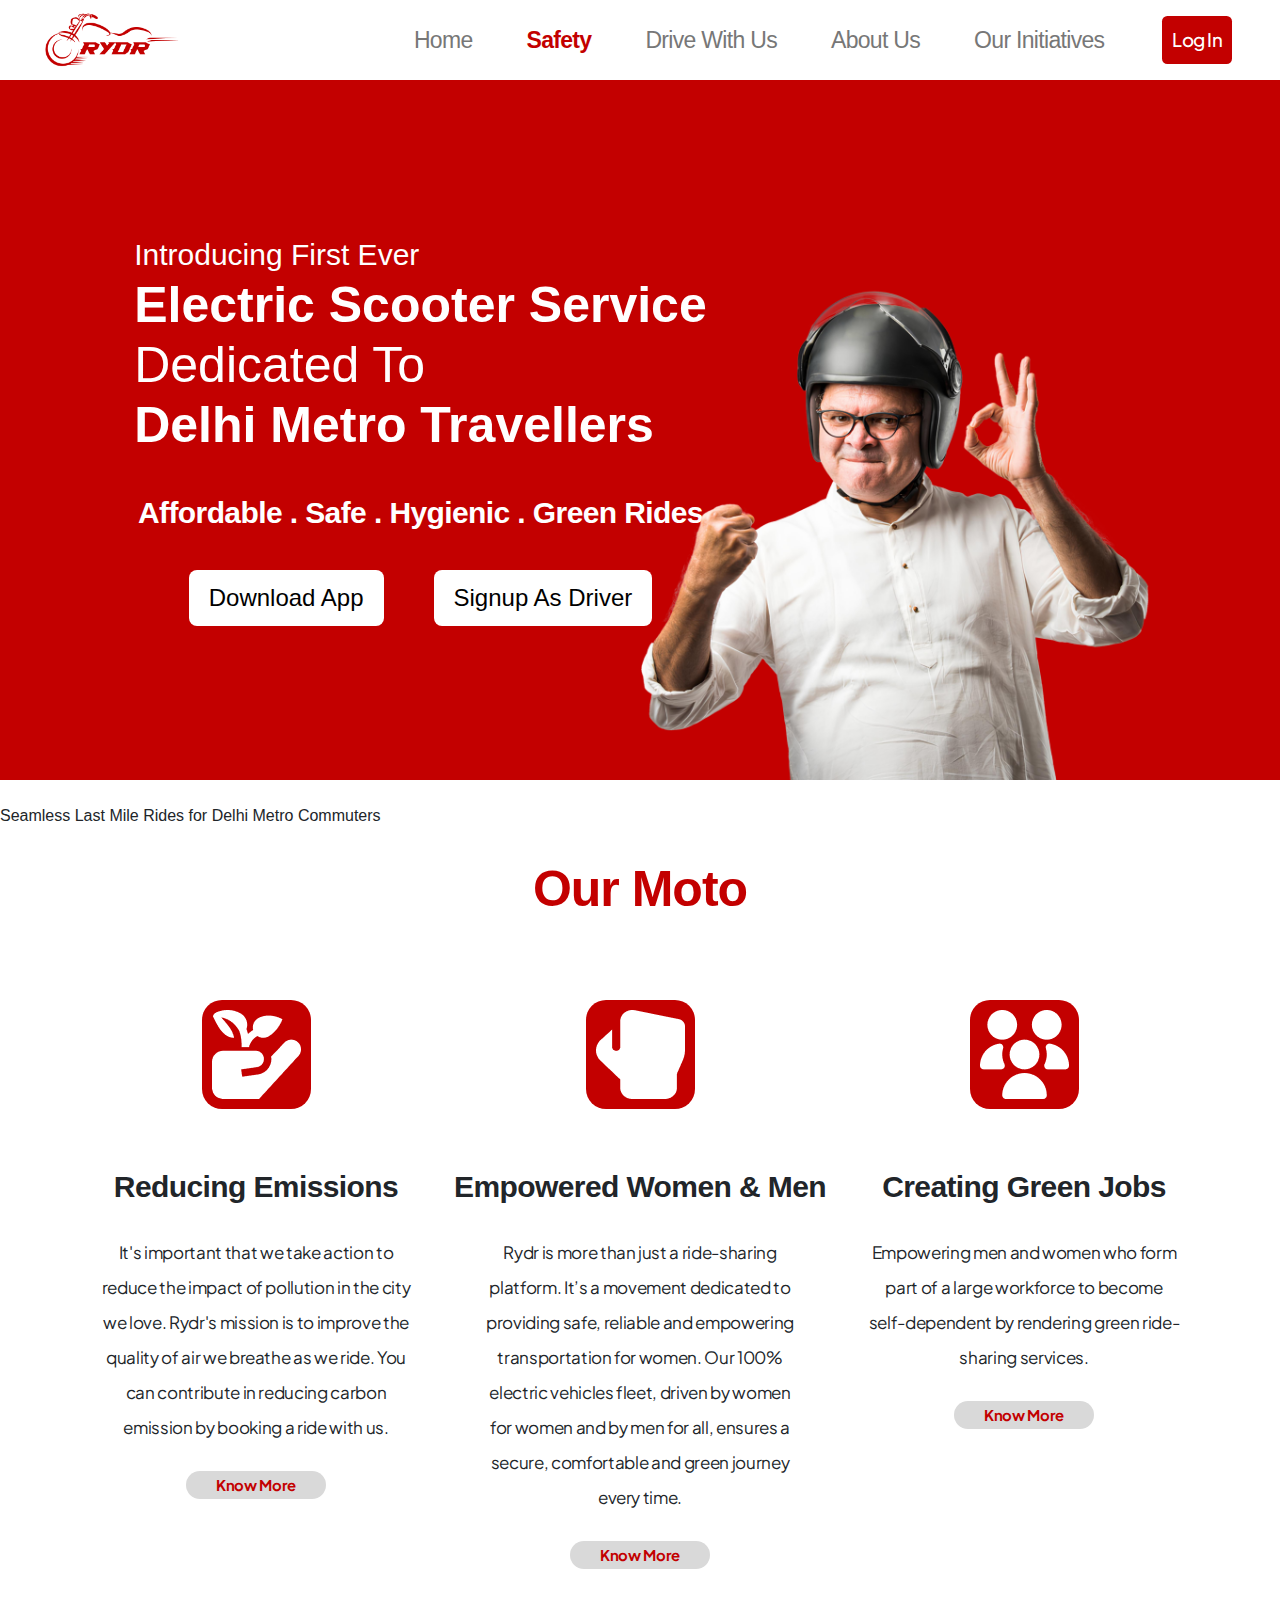
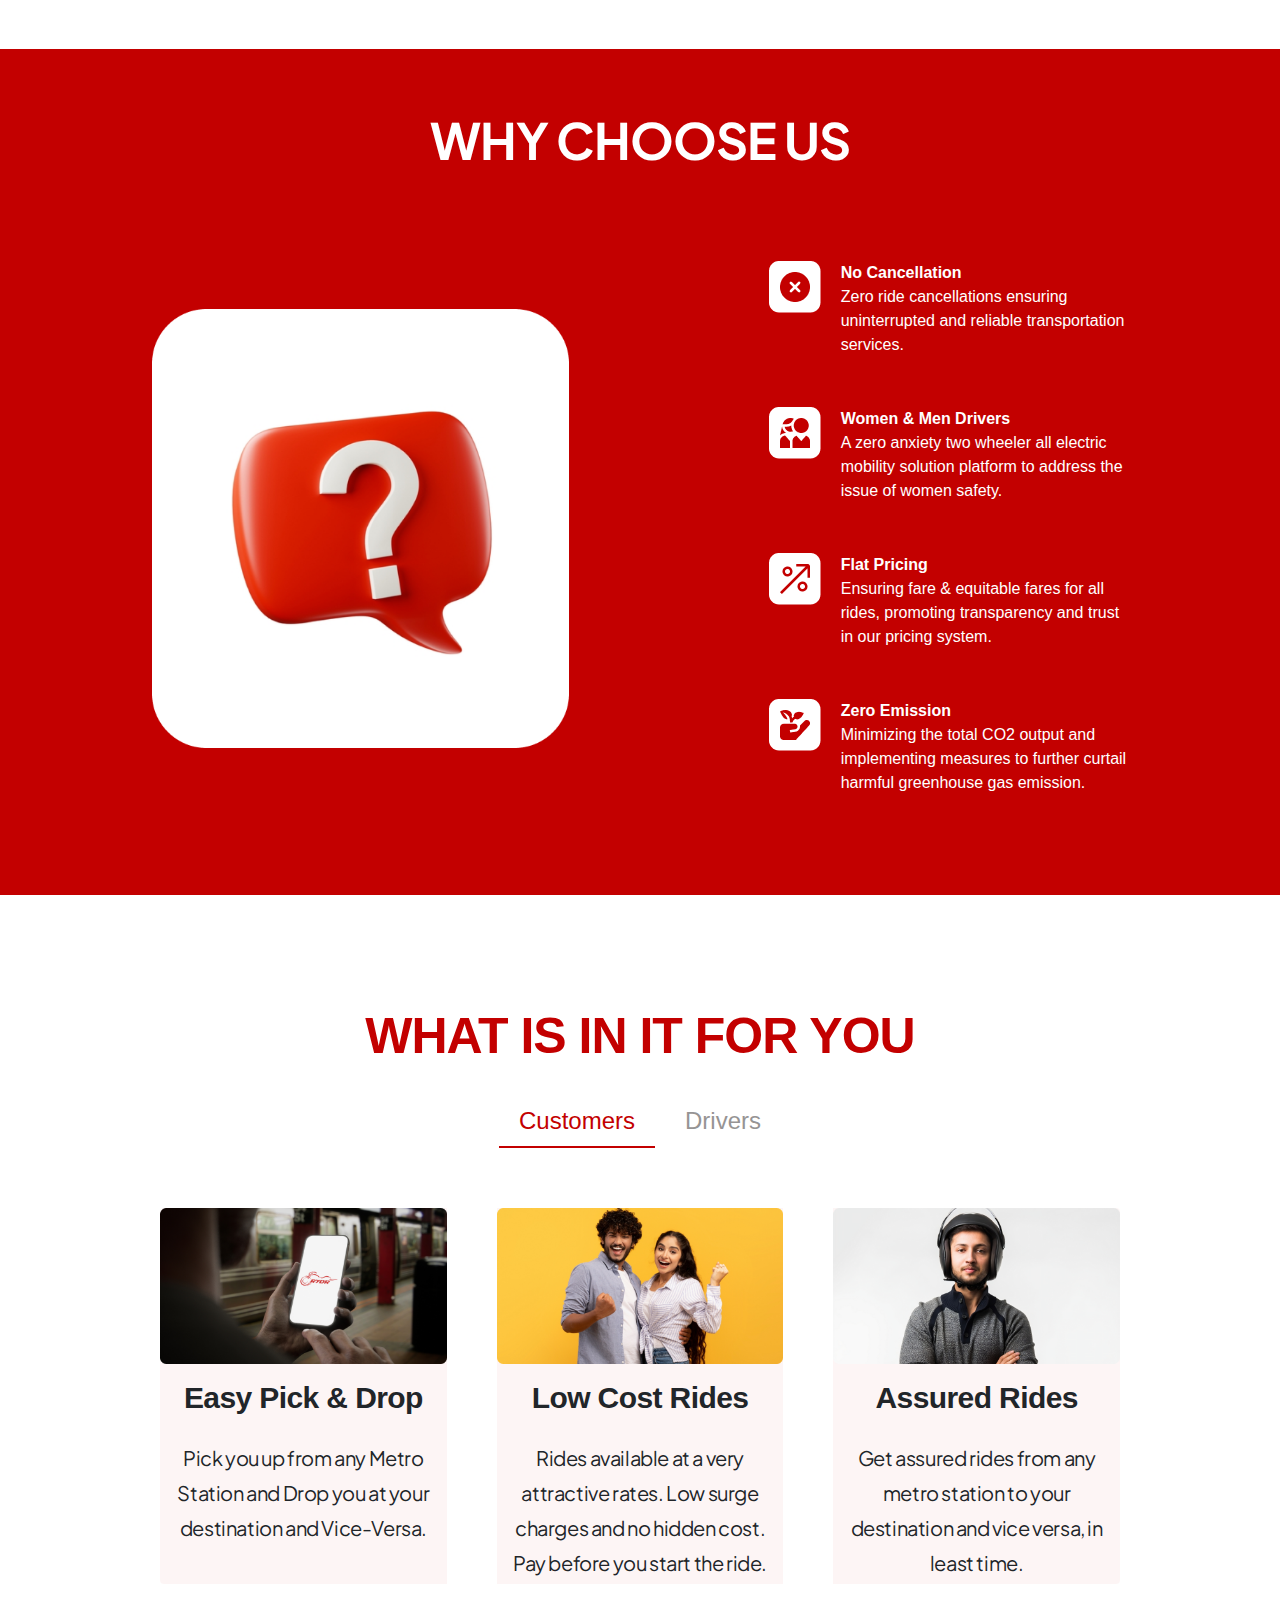
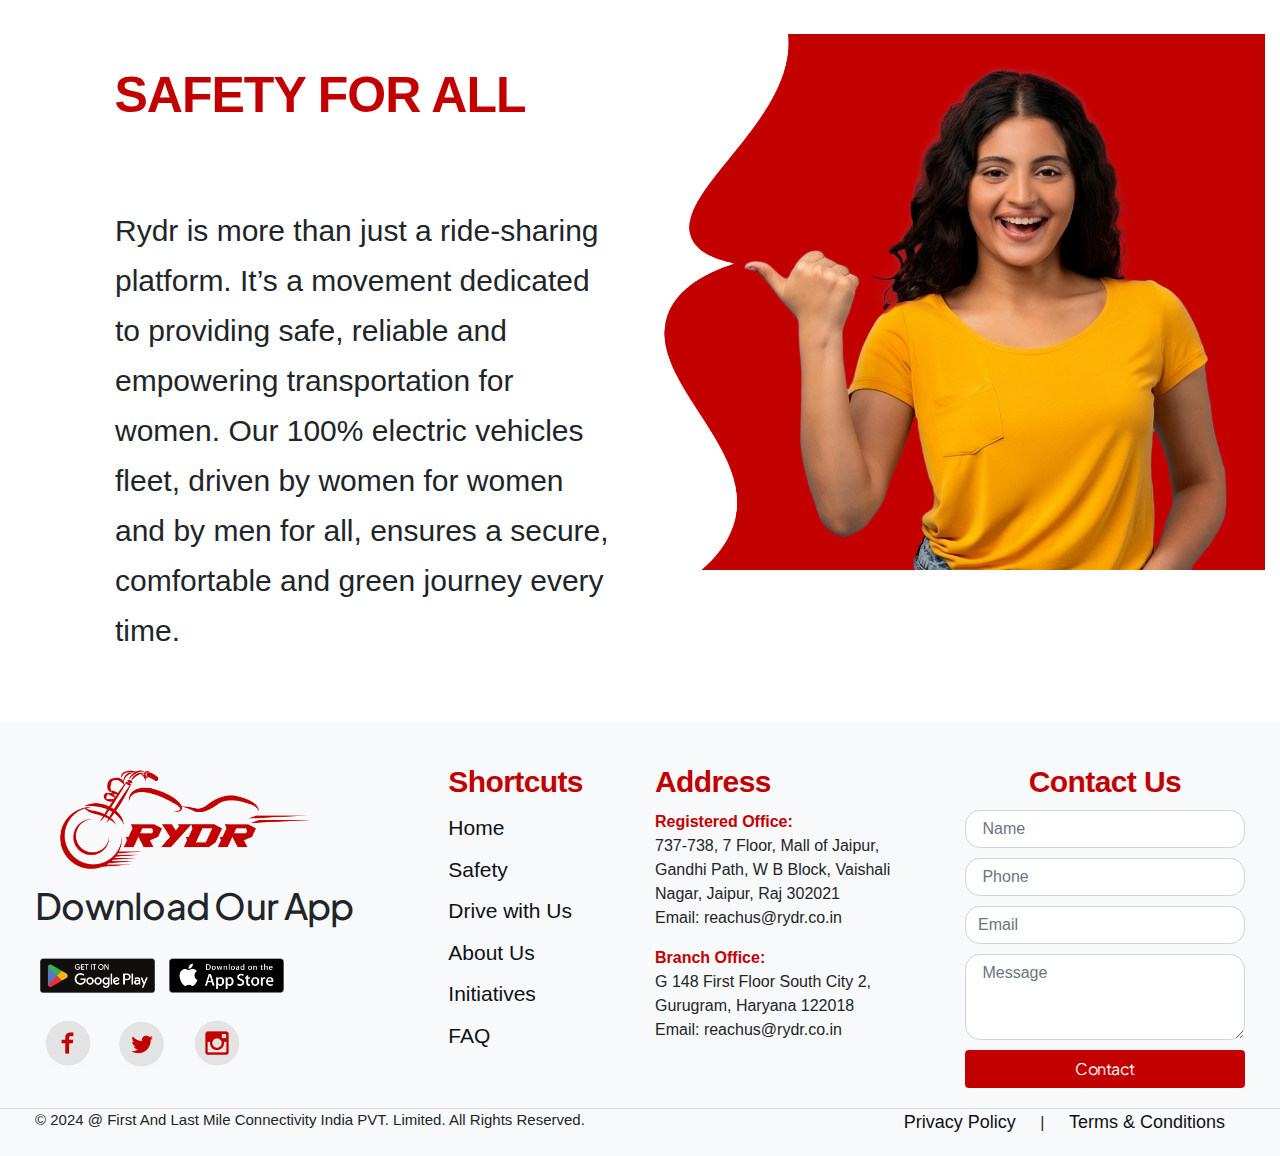
==== index.html @ 4035353c "head and height" ====
<!DOCTYPE html>
<html>

<head>
    <meta charset="utf-8" />
    <meta name="viewport" content="initial-scale=1, width=device-width" />

    <!-- <link rel="stylesheet" href="./global.css" /> -->


    <link rel="stylesheet"
        href="https://fonts.googleapis.com/css2?family=Plus Jakarta Sans:wght@400;500;600;700;800&display=swap" />
    <link rel="stylesheet" href="Styles/header.css">
    <link rel="stylesheet" href="Styles/classy-nav.css">

    <link rel="stylesheet" href="Styles/style.css">
    <link rel="stylesheet" href="assets/css/bootstrap.min.css">

    <!-- RESPONSIVE CSS  -->

    <link rel="stylesheet" href="Styles/Responsive/XL.css">
    <link rel="stylesheet" href="Styles/Responsive/L.css">
    <link rel="stylesheet" href="Styles/Responsive/M.css">
    <link rel="stylesheet" href="Styles/Responsive/S.css">

    <script src="JS/jquery.min.js"></script>
</head>

<style>
    /* @media (max-width: 970px) {
        .home-parent {
            gap: 10px;
            flex-direction: column !important;
            align-items: baseline;
            padding: 20px;
        }
    } */
</style>

<body>
    <!-- <div id="preloader">
        <div class="wrapper">
            <div class="cssload-loader"></div>
        </div>
    </div> -->

    <div>
        <section>

            <!-- <div class="">
                <div class="nav-bar-top ">

                    <div class="logo-section">
                        <a href="index.html"> <img class="rider-logo-1-icon" alt="" src="Images/new-logo.png" /></a>
                    </div>



                    <div>
                        <button id="menu-button" class="menu-icon" alt="" title="Burger Menu">☰</button>
                    </div>


                    <div id="nav-links" class="group-parent2">
                        <div class="home-parent navigation">
                            <a href="">Home</a>
                            <a href="">Safety</a>
                            <a href="">Drive With Us</a>
                            <a href="">About us</a>
                            <a href="">Our Initiatives</a>
                        </div>
                        <div>|</div>
                        <div class="log-in">Log In</div>
                    </div>

                </div>
            </div> -->

            <header class="header-area">
                <div class="main-header-area">
                    <div class="classy-nav-container breakpoint-off">
                        <nav class="classy-navbar justify-content-between" id="uzaNav">
                            <a class="nav-brand" href="index.html"><img src="Images/new-logo.png" alt="Ryder Logo"></a>
                            <div class="classy-navbar-toggler">
                                <span class="navbarToggler"><span></span><span></span><span></span></span>
                            </div>

                            <div class="classy-menu">

                                <div class="classycloseIcon">
                                    <div class="cross-wrap"><span class="top"></span><span class="bottom"></span></div>
                                </div>

                                <div class="classynav">
                                    <div>
                                        <ul id="nav" class="home-parent">
                                            <li class=" text-decoration-none nav-items"><a href="./index.html">Home</a>
                                            </li>
                                            <li class="current-item text-decoration-none nav-items"><a
                                                    href="safety.html">Safety</a>
                                            </li>
                                            <li class="text-decoration-none nav-items"><a
                                                    href="drive_with_us.html">Drive
                                                    with us</a></li>
                                            <li class="text-decoration-none nav-items"><a href="about_us.html">About
                                                    Us</a></li>
                                            <li class="text-decoration-none nav-items"><a href="initiatives.html">Our
                                                    Initiatives</a></li>
                                        </ul>
                                    </div>

                                    <!-- <div>|</div> -->

                                    <div class="login-register-btn mx-3" data-toggle="modal"
                                        data-target="#customer-login">
                                        <a href="login.html">
                                            <div class="log-in">Log In</div>
                                        </a>
                                    </div>
                                </div>
                            </div>
                        </nav>
                    </div>
                </div>
            </header>



            <main>
                <div class="home-section topSection" id="topSection">
                    <div class=" home-text">
                        <div class="side-text">
                            <span class="line-1">Introducing First Ever</span><br>
                            <span class="line-2">Electric Scooter Service</span><br>
                            <span class="line-3">Dedicated To</span><br>
                            <span class="line-4">Delhi Metro Travellers</span>
                        </div>
                        <div class="home-points">
                            Affordable . Safe . Hygienic . Green Rides
                        </div>
                        <div class="rydr-btn">
                            <div class="btn-1 ">
                                <a href=""> <button class="btn-sec ">Download App</button></a>
                            </div>
                            <div class="btn-2 ">
                                <a href=""> <button class="btn-sec ">Signup As Driver</button></a>
                            </div>
                        </div>
                    </div>
                    <div class="title-img">
                        <img src="Images/Title-img.png" alt="">
                    </div>
                </div>

                <div id="rydr-brand">RYDR</div>
                <div id="slogan" class="slogan">Seamless Last Mile Rides for Delhi Metro Commuters</div>


                <section class="d-flex justify-content-center align-items-center nextSection" id="nextSection1">
                    <div class=" moto-section d-flex justify-content-center align-items-center flex-column ">

                        <div>
                            <h1 class="sub-heading">Our Moto</h1>
                        </div>

                        <div class="motos ">
                            <div class="  moto-part">
                                <div class=""><img class="moto-img" src="Images/Reducing.png" alt=""></div>
                                <div class="mt-5 moto-head">
                                    <h2 class="under-sub-heading">Reducing Emissions</h2>
                                </div>
                                <div class="moto-content">
                                    <p>It's important that we take action to reduce the impact of pollution in the city
                                        we
                                        love. Rydr's mission is to improve the quality of air we breathe as we ride. You
                                        can
                                        contribute in reducing carbon emission by booking a ride with us.</p>
                                </div>
                                <div>
                                    <button class="know-more">Know More</button>
                                </div>
                            </div>

                            <div class=" moto-part">
                                <div><img class="moto-img" src="Images/empowered.png" alt=""></div>
                                <div class="mt-5 moto-head">
                                    <h2 class="under-sub-heading">Empowered Women & Men</h2>
                                </div>
                                <div class="moto-content">
                                    <p>Rydr is more than just a ride-sharing platform. It’s a movement dedicated to
                                        providing safe, reliable and empowering transportation for women. Our 100%
                                        electric
                                        vehicles fleet, driven by women for women and by men for all, ensures a secure,
                                        comfortable and green journey every time.</p>
                                </div>
                                <div>
                                    <button class="know-more">Know More</button>
                                </div>
                            </div>

                            <div class=" moto-part">
                                <div><img class="moto-img" src="Images/creating.png" alt=""></div>
                                <div class="mt-5 moto-head">
                                    <h2 class="under-sub-heading">Creating Green Jobs</h2>
                                </div>
                                <div class="moto-content">
                                    <p>Empowering men and women who form part of a large workforce to become
                                        self-dependent
                                        by rendering green ride-sharing services.</p>
                                </div>
                                <div>
                                    <button class="know-more">Know More</button>
                                </div>
                            </div>
                        </div>

                    </div>
                </section>

                <!-- <section class="card-deck-section">
                    <div class="card-deck">
                        <div class="card d-flex justify-content-center align-items-center">
                            <div><img class="moto-img" src="Images/creating.png" alt=""></div>
                            <div class="card-body  d-flex justify-content-center align-items-center flex-column ">
                                <h2 class="under-sub-heading">Reducing Emissions</h2>
                                <p class="card-text text-center">This is a longer card with supporting text below as a
                                    natural
                                    lead-in to additional content. This content is a little bit longer.</p>
                                <div>
                                    <button class="know-more">Know More</button>
                                </div>
                            </div>
                        </div>
                        <div class="card d-flex justify-content-center align-items-center">
                            <div><img class="moto-img" src="Images/creating.png" alt=""></div>
                            <div class="card-body  d-flex justify-content-center align-items-center flex-column">
                                <h2 class="under-sub-heading">Empowered Women & Men</h2>
                                <p class="card-text text-center">
                                    Rydr is more than just a ride-sharing platform. It’s a movement dedicated to
                                    providing safe, reliable and empowering transportation for women. Our 100%
                                    electric
                                    vehicles fleet, driven by women for women and by men for all, ensures a secure,
                                    comfortable and green journey every time
                                </p>
                                <div>
                                    <button class="know-more">Know More</button>
                                </div>
                            </div>
                        </div>
                        <div class="card  d-flex justify-content-center align-items-center">
                            <div><img class="moto-img" src="Images/creating.png" alt=""></div>
                            <div class="card-body  d-flex justify-content-center align-items-center flex-column">
                                <h2 class="under-sub-heading">Creating Green Jobs</h2>

                                <p class="text-center">Empowering men and women who form part of a large workforce to
                                    become
                                    self-dependent
                                    by rendering green ride-sharing services.</p>
                                <div>
                                    <button class="know-more">Know More</button>
                                </div>
                            </div>
                        </div>
                    </div>
                </section> -->

                <section class="why-choose-section section-margin">

                    <div>
                        <h2 class="why-choose-heading">WHY CHOOSE US</h2>
                    </div>

                    <div class=" why-choose-content">
                        <div class="">
                            <img class="why-img " src="Images/why-choose.png" alt="">
                        </div>

                        <div class=" why-choose-div">
                            <div class="points">
                                <div>
                                    <img src="Images/no-cancellation.png" alt="">
                                </div>
                                <div class=" points-desc">
                                    <p><strong>No Cancellation</strong></p>
                                    <p>Zero ride cancellations ensuring uninterrupted and reliable transportation
                                        services.
                                    </p>
                                </div>
                            </div>

                            <div class="points">
                                <div>
                                    <img src="Images/women.png" alt="">
                                </div>
                                <div class="points-desc">
                                    <p><strong>Women & Men Drivers </strong></p>
                                    <p>A zero anxiety two wheeler all electric mobility solution platform to address
                                        the issue of women safety.
                                    </p>
                                </div>
                            </div>

                            <div class="points">
                                <div>
                                    <img src="Images/flat.png" alt="">
                                </div>
                                <div class=" points-desc">
                                    <p><strong>Flat Pricing </strong></p>
                                    <p>Ensuring fare & equitable fares for all rides, promoting transparency and trust
                                        in our pricing system.
                                </div>
                            </div>

                            <div class="points">
                                <div>
                                    <img src="Images/zero.png" alt="">
                                </div>
                                <div class=" points-desc">
                                    <p><strong>Zero Emission</strong></p>
                                    <p>Minimizing the total CO2 output and implementing measures to further curtail
                                        harmful greenhouse gas emission.
                                </div>
                            </div>

                        </div>
                    </div>

                </section>

                <section class="">
                    <div class=" section-margin d-flex justify-content-center align-items-center flex-column">

                        <h2 class="sub-heading whats">WHAT IS IN IT FOR YOU</h2>

                        <div class="d-flex justify-content-center align-item-center selection">
                            <div id="customers-button" class="selection">
                                <h4>Customers</h4>
                            </div>
                            <div id="drivers-button" class="selection">
                                <h4>Drivers</h4>
                            </div>
                        </div>
                        <div class="selection-part">
                            <div id="cust-part" class="cust-part w-75">
                                <div class="card-group">

                                    <div class="card d-flex justify-content-center align-items-center flex-column">
                                        <img class="card-img-top" src="Images/Easy-pick.png" alt="Card image cap">
                                        <div
                                            class="card-body d-flex justify-content-start align-items-center flex-column">
                                            <h5 class="card-title">Easy Pick & Drop</h5>
                                            <p class="card-text">Pick you up from any Metro Station and Drop you at your
                                                destination and Vice-Versa.</p>
                                        </div>
                                    </div>
                                    <div class="card d-flex justify-content-center align-items-center flex-column">
                                        <img class="card-img-top" src="Images/low-cost.png" alt="Card image cap">
                                        <div
                                            class="card-body d-flex justify-content-start align-items-center flex-column">
                                            <h5 class="card-title">Low Cost Rides</h5>
                                            <p class="card-text">Rides available at a very attractive rates. Low surge
                                                charges and no hidden cost. Pay before you start the ride.</p>
                                        </div>
                                    </div>
                                    <div class="card d-flex justify-content-center align-items-center flex-column">
                                        <img class="card-img-top" src="Images/assured.png" alt="Card image cap">
                                        <div
                                            class="card-body d-flex justify-content-start align-items-center flex-column">
                                            <h5 class="card-title">Assured Rides</h5>
                                            <p class="card-text">Get assured rides from any metro station to your
                                                destination and vice versa, in least time.</p>
                                        </div>
                                    </div>
                                </div>
                            </div>

                            <div id="driver-part" class="driver-part w-75">
                                <div class="card-group">
                                    <div class="card d-flex justify-content-center align-items-center flex-column">
                                        <img class="card-img-top" src="Images/Easy-pick.png" alt="Card image cap">
                                        <div class="card-body d-flex justify-content-start  flex-column">
                                            <h5 class="card-title">Easy Pick & Drop</h5>
                                            <p class="card-text">Pick you up from any Metro Station and Drop you at your
                                                destination and Vice-Versa.</p>
                                        </div>
                                    </div>
                                    <div class="card d-flex justify-content-center align-items-center flex-column">
                                        <img class="card-img-top" src="Images/low-cost.png" alt="Card image cap">
                                        <div class="card-body d-flex justify-content-start flex-column">
                                            <h5 class="card-title">Low Cost Rides</h5>
                                            <p class="card-text">Rides available at a very attractive rates. Low surge
                                                charges and no hidden cost. Pay before you start the ride.</p>
                                        </div>
                                    </div>
                                    <div class="card d-flex justify-content-center align-items-center flex-column">
                                        <img class="card-img-top" src="Images/assured.png" alt="Card image cap">
                                        <div class="card-body d-flex justify-content-start  flex-column">
                                            <h5 class="card-title">Assured Rides</h5>
                                            <p class="card-text">Get assured rides from any metro station to your
                                                destination and vice versa, in least time.</p>
                                        </div>
                                    </div>
                                    <div class="card d-flex justify-content-center align-items-center flex-column">
                                        <img class="card-img-top" src="Images/assured.png" alt="Card image cap">
                                        <div class="card-body d-flex justify-content-start  flex-column">
                                            <h5 class="card-title">Safe rides</h5>
                                            <p class="card-text">Experience safe and secure rides with our verified
                                                drivers and safety measures in
                                                place.</p>
                                        </div>
                                    </div>
                                </div>
                            </div>
                        </div>
                    </div>
                </section>

                <section>

                    <div class="safety-section ">
                        <div class="safety-content  col-lg-6 col-md-6 ">

                            <h2 class="sub-heading">SAFETY FOR ALL</h2>

                            <p class="safety-text">Rydr is more than just a ride-sharing platform. It’s a movement
                                dedicated to providing
                                safe,
                                reliable and empowering transportation for women. Our 100% electric vehicles fleet,
                                driven
                                by women for women and by men for all, ensures a secure, comfortable and green journey
                                every
                                time.</p>

                        </div>


                        <div class="safety-img col-lg-6 col-md-6 ">
                            <img src="Images/Safety.png" alt="">
                        </div>



                    </div>
                </section>




            </main>
        </section>

        <footer class="footer">
            <div class="">
                <div class="row footer-section">

                    <div class="col-lg-4 col-md-4 col-6">
                        <div class="footer-logo">
                            <img src="Images/new-logo.png" alt="Logo">
                        </div>
                        <div class="download-app">
                            <p>Download Our App</p>
                            <div class="app-links">
                                <a href="playstore-link"><img src="Images/Google_Play_Store_badge_EN.svg.png"
                                        alt="Play Store"></a>
                                <a href="applestore-link"><img src="Images/App_Store_Badge.svg (2).png"
                                        alt="Apple Store"></a>
                            </div>
                        </div>
                        <div class="social-links mt-3">
                            <a href="facebook-link"><img src="Images/Facebook.png" alt=""></a>
                            <a href="twitter-link"><img src="Images/Twitter.png" alt=""></a>
                            <a href="instagram-link"><img src="Images/Instagram.png" alt=""></a>
                        </div>
                    </div>


                    <div class="col-lg-2 col-md-2 col-6">
                        <h5 class="footer-heading">Shortcuts</h5>
                        <ul class="list-unstyled">
                            <li><a class="direct-links" href="index.html">Home</a></li>
                            <li><a class="direct-links" href="safety.html">Safety</a></li>
                            <li><a class="direct-links" href="drive_with_us.html">Drive with Us</a></li>

                            <li><a class="direct-links" href="about_us.html">About Us</a></li>
                            <li><a class="direct-links" href="initiatives.html">Initiatives</a></li>
                            <li><a class="direct-links" href="faq.html">FAQ</a></li>
                        </ul>
                    </div>

                    <div class="col-lg-3 col-md-3 add-sec col-6">
                        <h5 class="footer-heading">Address</h5>

                        <div class="add-div">
                            <p><strong class="add">Registered Office:</strong><br>
                                737-738, 7 Floor, Mall of Jaipur, Gandhi Path, W B Block, Vaishali Nagar,
                                Jaipur, Raj 302021
                                <br>
                                Email: reachus@rydr.co.in<br>
                            </p>
                            <p><strong class="add">Branch Office:</strong><br>
                                G 148 First Floor South City 2, Gurugram, Haryana 122018 <br>
                                Email: reachus@rydr.co.in</p>
                        </div>

                    </div>


                    <div class="col-lg-3 col-md-3 col-6 d-flex  flex-column align-item-center contact-sec">
                        <div>
                            <h5 class="footer-heading">Contact Us</h5>
                        </div>
                        <div>
                            <form class="contact-form contact-div">
                                <input type="text" class="form-control" placeholder=" Name" id="connect-name" required>
                                <input type="number" class="form-control" placeholder=" Phone" required name=""
                                    id="connect-phone">
                                <input type="email" class="form-control" placeholder="Email" id="connect-email"
                                    required>
                                <textarea class="form-control" rows="3" placeholder=" Message" id="connect-message"
                                    required></textarea>
                                <button type="submit" class="btn log-in contact-btn"
                                    id="contact-submit">Contact</button>
                            </form>
                        </div>
                    </div>
                </div>
                <div class="footer-bottom row">

                    <div class="col-lg-5 col-md-5">
                        <p>© 2024 @ First And Last Mile Connectivity India PVT. Limited. All Rights Reserved.</p>
                    </div>

                    <div class="col-lg-5 col-md-5 col-12 text-md-right footer-end">
                        <a href="privacy-policy-link">Privacy Policy</a>
                        <span> | </span>
                        <a href="terms-conditions-link">Terms & Conditions</a>
                    </div>
                </div>
            </div>
        </footer>


    </div>


    <script src="animation.js"></script>
    <script src="assets/js/bootstrap.min.js"></script>
    <script src="JS/contact-form.js"></script>
    <script src="JS/popper.min.js"></script>


    <script src="JS/uza.bundle.js"></script>

    <script src="JS/active.js"></script>


    <!-- <script src="js/testimonial.js"></script> -->

    <script async src="https://www.googletagmanager.com/gtag/js?id=UA-23581568-13"></script>
    <script src="JS/CustAndDriver.js"></script>
</body>

</html>
---- Styles/header.css ----
/* :: 8 Header CSS :: */
.header-area {
    position: fixed;
    z-index: 600;
    width: 100%;
    left: 0;
    top: 0;
    -webkit-transition-duration: 500ms;
    -o-transition-duration: 500ms;
    transition-duration: 500ms;
}

#nav {}

@media only screen and (min-width: 768px) and (max-width: 991px) {
    .header-area .main-header-area {
        border-top: 10px solid #303030;
    }
}

@media only screen and (max-width: 767px) {
    .header-area .main-header-area {
        border-top: 10px solid #303030;
    }
}

.header-area .main-header-area.sticky {
    -webkit-transition-duration: 500ms;
    -o-transition-duration: 500ms;
    transition-duration: 500ms;
    top: 0;
    width: 100%;
    position: fixed;
    background-color: transparent;
    /* -webkit-box-shadow: 0 1px 6px 0 rgba(0, 0, 0, 0.1);
    box-shadow: 0 1px 6px 0 rgba(0, 0, 0, 0.1); */
    border-bottom: none;
    left: 0;
    z-index: 650;
}

.header-area .search-icon {
    position: relative;
    z-index: 1000000000000;
    margin-left: 14px;
}

@media only screen and (min-width: 768px) and (max-width: 991px) {
    .header-area .search-icon {
        margin-left: 15px;
        margin-top: 20px;
    }
}

@media only screen and (max-width: 767px) {
    .header-area .search-icon {
        margin-left: 15px;
        margin-top: 20px;
    }
}

.header-area .search-icon i {
    font-size: 20px;
    color: #303030;
    cursor: pointer;
}

.classy-nav-container {
    background-color: transparent;
    padding: 0;
}

@media only screen and (max-width: 767px) {
    .classy-nav-container {
        /* padding: 0 15px; */
    }
}

@media only screen and (min-width: 768px) and (max-width: 991px) {
    .classy-nav-container .classy-navbar {
        height: 70px;
        padding: 0 5%;
    }
}

@media only screen and (max-width: 767px) {
    .classy-nav-container .classy-navbar {
        height: 70px;
        padding: 0 5%;
    }
}

@media only screen and (max-width: 767px) {
    .classy-nav-container .classy-navbar .nav-brand {
        max-width: 90px;
        margin-right: 15px;
    }
}

.classy-nav-container .classy-navbar .classynav ul li a {
    position: relative;
    z-index: 1;
    font-weight: 400;

    font-size: 14px;
    text-transform: capitalize;
    color: #777777;
}

.classy-nav-container .classy-navbar .classynav ul li.current-item a {
    color: var(--primary-clr);
    font-weight: 700;
}

.classy-nav-container .classy-navbar .classynav ul li a:focus,
.classy-nav-container .classy-navbar .classynav ul li a:hover {
    /* color:rgb(255, 86, 86) */
    /* color: white; */

}

@media only screen and (min-width: 992px) and (max-width: 1199px) {
    .classy-nav-container .classy-navbar .classynav ul li a {
        font-size: 14px;
        padding: 0 10px;
    }
}

@media only screen and (min-width: 768px) and (max-width: 991px) {
    .classy-nav-container .classy-navbar .classynav ul li a {
        font-size: 14px;
    }
}

@media only screen and (max-width: 767px) {
    .classy-nav-container .classy-navbar .classynav ul li a {
        font-size: 14px;
    }
}

.classy-nav-container .classy-navbar .classynav ul li.cn-dropdown-item ul li a {
    font-size: 16px;
    text-transform: capitalize;
    height: 42px;
    line-height: 42px;
    padding: 0 30px;
}

@media only screen and (min-width: 992px) and (max-width: 1199px) {
    .classy-nav-container .classy-navbar .classynav ul li.cn-dropdown-item ul li a {
        font-size: 14px;
    }
}

@media only screen and (min-width: 768px) and (max-width: 991px) {
    .classy-nav-container .classy-navbar .classynav ul li.cn-dropdown-item ul li a {
        font-size: 14px;
    }
}

@media only screen and (max-width: 767px) {
    .classy-nav-container .classy-navbar .classynav ul li.cn-dropdown-item ul li a {
        font-size: 14px;
        color: #c30000;
    }
}

.classy-nav-container .classy-navbar .classynav ul li.current-item a::after {
    /* content: '';
    position: absolute;
    width: 70%;
    height: 2px;
    background-color: var(--primary-clr);
    bottom: 0;
    left: 50%;
    -webkit-transform: translateX(-50%);
    -ms-transform: translateX(-50%);
    transform: translateX(-50%);
    z-index: 1;
    color: var(--primary-clr); */
}

@media only screen and (min-width: 768px) and (max-width: 991px) {
    .classy-nav-container .classy-navbar .classynav ul li.current-item a::after {
        width: 100%;
        height: 1px;
    }
}

@media only screen and (max-width: 767px) {
    .classy-nav-container .classy-navbar .classynav ul li.current-item a::after {
        width: 100%;
        height: 1px;
    }
}

.classynav ul li.has-down>a::after,
.classynav ul li.has-down.active>a::after,
.classynav ul li.megamenu-item>a::after {
    color: #303030;
}

.breakpoint-off .classynav ul li .dropdown {
    width: 210px;
    -webkit-box-shadow: var(--pr-shadow);
    box-shadow: var(--pr-shadow);
    border-radius: 6px;
}

.top-search-area .modal-content {
    border: none;
}

#download_rydr .modal-dialog {
    max-width: 900px;
}

#download_rydr .driver-app img {
    width: 50%;
}

#download_rydr .customer-app img {
    width: 40%;
    margin-bottom: 1.3rem;
}

.top-search-area .modal-content .modal-body {
    padding: 50px !important;
}

@media only screen and (max-width: 767px) {
    .top-search-area .modal-content .modal-body {
        padding: 50px 15px;
    }
}

@media only screen and (min-width: 576px) and (max-width: 767px) {
    .top-search-area .modal-content .modal-body {
        padding: 50px;
    }
}

.top-search-area .modal-content .modal-body button.close-btn {
    position: absolute;
    top: 15px;
    right: 15px;
    z-index: 10;
    font-size: 14px;
}

.top-search-area .modal-content .modal-body button.close-btn.btn {
    padding: 0;
    background-color: transparent;
}

.top-search-area .modal-content .modal-body button.close-btn.btn:focus,
.top-search-area .modal-content .modal-body button.close-btn.btn:hover {
    box-shadow: none;
    color: var(--primary-clr);
}

.top-search-area form {
    width: 100%;
    position: relative;
    z-index: 1;
}

.top-search-area form input {
    width: 100%;
    height: 50px;
    border: none;
    box-shadow: 0 0 30px 15px rgba(0, 0, 0, 0.08);
    border-radius: 6px;
    font-size: 12px;
    font-style: italic;
    padding: 0 20px;
}



#customer-login .modal-dialog {
    max-width: 400px;
}

#customer_signup_form .modal-dialog>#customer-login .modal-dialog {
    display: none;
}

#customer_signup_form .rydr-contact-form,
#customer-login .rydr-contact-form {
    margin: 20px 0;
}

#customer_signup_form .modal-body,
#customer-login .modal-body {
    padding: 0;
}

#customer_signup_form .modal-body .contact-heading,
#customer-login .modal-body .contact-heading h5,
#customer-login form {
    padding: 0 20px;
}

#customer_signup_form form {
    padding: 0 40px;
}

#customer_signup_form .modal-body .contact-heading .border-line,
#customer-login .modal-body .contact-heading .border-line {
    background-color: #ccc;
}

#signup .rydr-contact-form button :disabled,
#customer_signup_form .rydr-contact-form button:disabled,
#customer-login .rydr-contact-form button:disabled {
    background-color: #0000001f;
    border-color: #00000000;
    color: #00000042;
}

#customer-login .customer-login-form .customer-phone input {
    position: relative;
    padding-left: 80px;
    font-style: normal;
}

#customer-login .customer-login-form .customer-phone input::placeholder {
    position: absolute;
    left: 80px;
    height: -webkit-fill-available;
    padding: 14px 0;
}

#customer-login .customer-login-form .customer-phone span {
    position: absolute;
    z-index: 1;
    padding: 0 18px;
    background: transparent;
    border-right: 1px solid #ccc;
    border-radius: 30px 0px 0px 30px;
    height: -webkit-fill-available;
    line-height: 3.4;
}

.blue-txt {
    color: var(--primary-clr);
    cursor: pointer;
    padding-top: 25px;
    width: 100%;
    display: block;
    font-weight: 600;
    font-size: 14px;
}

#customer-login .rydr-contact-form .form-control,
#customer-login .rydr-contact-form button {
    height: 45px !important;
}

#signup form input,
#customer_signup_form form input,
#customer-login form input {
    border: 1px solid #ced4da;
    box-shadow: none;
}

#signup .rydr-contact-form button,
#customer_signup_form .rydr-contact-form button,
#customer-login .rydr-contact-form button {
    position: relative;
    z-index: 1;
    width: 100%;
    min-width: 160px;
    height: 50px;
    line-height: normal;
    font-size: 16px;
    font-weight: 600;
    display: inline-block;
    padding: 0 30px;
    text-align: center;
    text-transform: capitalize;
    color: var(--primary-clr);
    border-radius: 50px;
    background-color: #ffffff;
    box-shadow: none;
}

.top-search-area form input:focus {
    box-shadow: 0 0 30px 15px rgba(0, 0, 0, 0.08);
}

.top-search-area form button {
    position: absolute;
    width: 100px;
    height: 50px;
    top: 0;
    right: 0;
    z-index: 10;
    border-radius: 0 6px 6px 0;
    border: none;
    background-color: var(--primary-clr);
    font-weight: 600;
    font-size: 14px;
    text-transform: uppercase;
    text-align: center;
    color: #ffffff;
    cursor: pointer;
}

@media only screen and (max-width: 767px) {
    .top-search-area form button {
        width: 80px;
    }
}

@media only screen and (min-width: 768px) and (max-width: 991px) {
    .get-a-quote {
        margin: 30px 15px !important;
    }
}

@media only screen and (max-width: 767px) {
    .get-a-quote {
        margin: 30px 15px !important;
    }
}

.login-register-btn .bi-person-circle {
    font-size: 25px;
}


@media only screen and (max-width: 630px) {
    .classy-nav-container .classy-navbar .nav-brand {
        max-width: 120px;
    }
}


.classy-nav-container .classy-navbar .classynav ul li a:hover {
    font-size: 21px !important;
    /* Increase font size on hover */
}
---- Styles/classy-nav.css ----
/* [ -- Master Stylesheet -- ] */
/* ----------------------------------------------------------
:: Template Name: ClassyNav - Responsive Mega Menu Plugins
:: Author: Designing World
:: Author URL: https://themeforest.net/user/designing-world/portfolio
:: Version: 1.0.0
:: Created: May 16, 2018
:: Last Updated: May 16, 2018
---------------------------------------------------------- */
/* Base CSS */
ul {
  margin: 0;
}

ul li {
  list-style: none;
}

img {
  height: auto;
  max-width: 100%;
}

.bg-img {
  background-position: center center;
  background-size: cover;
  background-repeat: no-repeat;
}

.bg-transparent {
  background-color: transparent !important;
}

.classy-nav-container {
  position: relative;
  z-index: 100;
  background-color: #ffffff;
  /* sticky */
}

.classy-nav-container * {
  box-sizing: border-box;
}

.classy-nav-container.classy-sticky {
  position: fixed;
  z-index: 1010;
  width: 100%;
  top: 0;
  right: 0;
  left: 0;
}

.classy-nav-container.box-skins .classynav>ul>li {
  background-color: #1abc9c;
}

.classy-nav-container.box-skins .classynav>ul>li>a {
  color: #fff;
}

.justify-content-between {
  -webkit-box-pack: justify;
  -ms-flex-pack: justify;
  justify-content: space-between;
}

.justify-content-center {
  -webkit-box-pack: center;
  -ms-flex-pack: center;
  justify-content: center;
}

.classy-navbar {
  width: 100%;
  height: 80px;
  padding: 0.5em 2em;
  display: -webkit-box;
  display: -ms-flexbox;
  display: flex;
  -webkit-box-align: center;
  -ms-flex-align: center;
  -ms-grid-row-align: center;
  align-items: center;
}

.classy-navbar .nav-brand {
  font-size: 26px;
  font-weight: 500;
  color: #565656;
  display: inline-block;
  margin-right: 30px;
}

.classy-navbar .nav-brand img {
  /* width: 176px; */
  width: 160px;
  margin-top: 0;
}

.classy-navbar .nav-brand:focus,
.classy-navbar .nav-brand:hover {
  font-size: 26px;
  font-weight: 500;
}

.classynav ul li {
  display: inline-block;
  clear: both;
  position: inherit;
  z-index: 10;
}

.classynav ul li.cn-dropdown-item {
  position: relative;
  z-index: 10;
}

.classynav ul li.cn-dropdown-item ul li {
  position: relative;
  z-index: 10;
}

.classynav ul li ul li {
  display: block;
}

.classynav ul li ul li a {
  padding: 0 20px;
}

.classynav ul li a {
  padding: 0 12px;
  display: block;
  height: 35px;
  font-size: 14px;
  line-height: 34px;
}

.classynav ul li .megamenu li a {
  padding: 0 12px;
}

.classynav ul li div.single-mega a {
  height: auto;
  line-height: 1;
}

/* Down Arrow Icon for Megamenu */
@font-face {
  font-family: 'classyfonts';
  src: url("../fonts/classy.eot");
  src: url("../fonts/classy.eot#iefix") format("embedded-opentype"), url("../fonts/classy.ttf") format("truetype"), url("../fonts/classy.woff") format("woff"), url("../fonts/classy.svg#classyfonts") format("svg");
  font-weight: normal;
  font-style: normal;
}

.icon-classy-nav-down-arrow {
  font-family: 'classyfonts';
  speak: none;
  font-style: normal;
  font-weight: normal;
  font-variant: normal;
  text-transform: none;
  line-height: 1;
  -webkit-font-smoothing: antialiased;
  -moz-osx-font-smoothing: grayscale;
}

.icon-classy-nav-down-arrow:before {
  content: "\e900";
}

.classynav ul li.megamenu-item>a:after,
.classynav ul li.has-down>a:after {
  font-family: 'classyfonts';
  content: "\e900";
  font-size: 12px;
  color: #000000;
  padding-left: 5px;
  -webkit-transition-duration: 500ms;
  transition-duration: 500ms;
}

.classynav ul li ul li.has-down>a::after {
  -webkit-transform: rotate(-90deg);
  transform: rotate(-90deg);
  position: absolute;
  top: 0;
  right: 10px;
  z-index: 3;
}

/* button css */
.classy-btn {
  position: relative;
  z-index: 1;
  min-width: 120px;
  padding: 0 25px;
  line-height: 42px;
  height: 42px;
  background-color: #1abc9c;
  border-radius: 50px;
  color: #fff !important;
  margin-left: 30px;
  text-align: center;
}

.classy-btn:hover,
.classy-btn:focus {
  box-shadow: 0 0 10px rgba(0, 0, 0, 0.2);
}

/* Dropdown Toggle */
.dd-trigger {
  position: absolute;
  width: 100%;
  height: 100%;
  top: 0;
  left: 0;
  background-color: transparent;
  cursor: pointer;
  z-index: 500;
  border-radius: 0;
  display: none;
}

/* Close Icon */
.classycloseIcon {
  position: absolute;
  top: 20px;
  right: 20px;
  z-index: 12;
  display: none;
}

.classycloseIcon .cross-wrap {
  width: 26px;
  height: 26px;
  cursor: pointer;
  position: relative;
}

.classycloseIcon .cross-wrap span {
  position: absolute;
  display: block;
  width: 100%;
  height: 2px;
  border-radius: 6px;
  background: #232323;
}

.classycloseIcon .cross-wrap span.top {
  top: 12px;
  left: 0;
  -webkit-transform: rotate(45deg);
  transform: rotate(45deg);
}

.classycloseIcon .cross-wrap span.bottom {
  bottom: 12px;
  left: 0;
  -webkit-transform: rotate(-45deg);
  transform: rotate(-45deg);
}

/* navbarToggler */
.classy-navbar-toggler {
  border: none;
  background-color: transparent;
  cursor: pointer;
  display: none;
}

.classy-navbar-toggler .navbarToggler {
  display: inline-block;
  cursor: pointer;
}

.classy-navbar-toggler .navbarToggler span {
  position: relative;
  background-color: #858585;
  border-radius: 3px;
  display: block;
  height: 3px;
  margin-top: 5px;
  padding: 0;
  -webkit-transition-duration: 300ms;
  transition-duration: 300ms;
  width: 30px;
  cursor: pointer;
}

.classy-navbar-toggler .navbarToggler.active span:nth-of-type(1) {
  -webkit-transform: rotate3d(0, 0, 1, 45deg);
  transform: rotate3d(0, 0, 1, 45deg);
  top: 8px;
}

.classy-navbar-toggler .navbarToggler.active span:nth-of-type(2) {
  opacity: 0;
}

.classy-navbar-toggler .navbarToggler.active span:nth-of-type(3) {
  -webkit-transform: rotate3d(0, 0, 1, -45deg);
  transform: rotate3d(0, 0, 1, -45deg);
  top: -8px;
}

.classynav ul li .megamenu {
  position: absolute;
  width: 100%;
  left: 0;
  top: 100%;
  background-color: #ffffff;
  z-index: 200;
  box-shadow: 0 1px 4px rgba(0, 0, 0, 0.15);
}

.classynav ul li .megamenu .single-mega.cn-col-5 {
  width: 20%;
  float: left;
  padding: 15px;
  border-right: 1px solid #f2f4f8;
}

.classynav ul li .megamenu .single-mega.cn-col-5:last-of-type {
  border-right: none;
}

.classynav ul li .megamenu .single-mega.cn-col-4 {
  width: 25%;
  float: left;
  padding: 15px;
  border-right: 1px solid #f2f4f8;
}

.classynav ul li .megamenu .single-mega.cn-col-4:last-of-type {
  border-right: none;
}

.classynav ul li .megamenu .single-mega.cn-col-3 {
  width: 33.3333334%;
  float: left;
  padding: 15px;
  border-right: 1px solid #f2f4f8;
}

.classynav ul li .megamenu .single-mega.cn-col-3:last-of-type {
  border-right: none;
}

.classynav ul li .megamenu .single-mega .title {
  font-size: 14px;
  border-bottom: 1px solid #f2f4f8;
  padding: 8px 12px;
}

.classynav ul li .dropdown li a {
  border-bottom: 1px solid rgba(242, 244, 248, 0.7);
}

.classynav ul li .dropdown li:last-child a {
  border-bottom: none;
}

.classynav ul li .dropdown li .dropdown li a {
  border-bottom: 1px solid rgba(242, 244, 248, 0.7);
}

.classynav ul li .dropdown li .dropdown li:last-child a {
  border-bottom: none;
}

.classynav ul li .dropdown li .dropdown li .dropdown li a {
  border-bottom: 1px solid rgba(242, 244, 248, 0.7);
}

.classynav ul li .dropdown li .dropdown li .dropdown li:last-child a {
  border-bottom: none;
}

.classynav ul li .dropdown li .dropdown li .dropdown li .dropdown li a {
  border-bottom: 1px solid rgba(242, 244, 248, 0.7);
}

.classynav ul li .dropdown li .dropdown li .dropdown li .dropdown li:last-child a {
  border-bottom: none;
}

.classynav ul li .dropdown li .dropdown li .dropdown li .dropdown li .dropdown li a {
  border-bottom: 1px solid rgba(242, 244, 248, 0.7);
}

.classynav ul li .dropdown li .dropdown li .dropdown li .dropdown li .dropdown li:last-child a {
  border-bottom: none;
}

.classynav ul li .dropdown li .dropdown li .dropdown li .dropdown li .dropdown li .dropdown li a {
  border-bottom: 1px solid rgba(242, 244, 248, 0.7);
}

.classynav ul li .dropdown li .dropdown li .dropdown li .dropdown li .dropdown li .dropdown li:last-child a {
  border-bottom: none;
}

.classynav ul li .dropdown li .dropdown li .dropdown li .dropdown li .dropdown li .dropdown li .dropdown li a {
  border-bottom: 1px solid rgba(242, 244, 248, 0.7);
}

.classynav ul li .dropdown li .dropdown li .dropdown li .dropdown li .dropdown li .dropdown li .dropdown li:last-child a {
  border-bottom: none;
}

.classynav ul li .dropdown li .dropdown li .dropdown li .dropdown li .dropdown li .dropdown li .dropdown li .dropdown li a {
  border-bottom: 1px solid rgba(242, 244, 248, 0.7);
}

.classynav ul li .dropdown li .dropdown li .dropdown li .dropdown li .dropdown li .dropdown li .dropdown li .dropdown li:last-child a {
  border-bottom: none;
}

/* Desktop Area CSS */
.breakpoint-off .classynav {
  display: -webkit-box;
  display: -ms-flexbox;
  display: flex;
  -webkit-box-align: center;
  -ms-flex-align: center;
  -ms-grid-row-align: center;
  align-items: center;
}

.breakpoint-off .classynav ul li .dropdown {
  width: 180px;
  position: absolute;
  background-color: #ffffff;
  top: 120%;
  left: 0;
  z-index: 100;
  height: auto;
  box-shadow: 0 1px 5px rgba(0, 0, 0, 0.1);
  -webkit-transition-duration: 300ms;
  transition-duration: 300ms;
  opacity: 0;
  visibility: hidden;
  padding: 10px 0;
}

.breakpoint-off .classynav ul li .dropdown li .dropdown {
  top: 10px;
  left: 180px;
  z-index: 200;
  opacity: 0;
  visibility: hidden;
}

.breakpoint-off .classynav ul li .dropdown li .dropdown li .dropdown,
.breakpoint-off .classynav ul li .dropdown li .dropdown li .dropdown li .dropdown,
.breakpoint-off .classynav ul li .dropdown li .dropdown li .dropdown li .dropdown li .dropdown,
.breakpoint-off .classynav ul li .dropdown li .dropdown li .dropdown li .dropdown li .dropdown li .dropdown,
.breakpoint-off .classynav ul li .dropdown li .dropdown li .dropdown li .dropdown li .dropdown li .dropdown li .dropdown,
.breakpoint-off .classynav ul li .dropdown li .dropdown li .dropdown li .dropdown li .dropdown li .dropdown li .dropdown li .dropdown,
.breakpoint-off .classynav ul li .dropdown li .dropdown li .dropdown li .dropdown li .dropdown li .dropdown li .dropdown li .dropdown li .dropdown,
.breakpoint-off .classynav ul li .dropdown li .dropdown li .dropdown li .dropdown li .dropdown li .dropdown li .dropdown li .dropdown li .dropdown li .dropdown {
  opacity: 0;
  visibility: hidden;
  top: 120%;
}

.breakpoint-off .classynav ul li:hover .dropdown {
  opacity: 1;
  visibility: visible;
  top: 100%;
}

.breakpoint-off .classynav ul li .dropdown li:hover .dropdown,
.breakpoint-off .classynav ul li .dropdown li .dropdown li:hover .dropdown,
.breakpoint-off .classynav ul li .dropdown li .dropdown li .dropdown li:hover .dropdown,
.breakpoint-off .classynav ul li .dropdown li .dropdown li .dropdown li .dropdown li:hover .dropdown,
.breakpoint-off .classynav ul li .dropdown li .dropdown li .dropdown li .dropdown li .dropdown li:hover .dropdown,
.breakpoint-off .classynav ul li .dropdown li .dropdown li .dropdown li .dropdown li .dropdown li .dropdown li:hover .dropdown,
.breakpoint-off .classynav ul li .dropdown li .dropdown li .dropdown li .dropdown li .dropdown li .dropdown li .dropdown li:hover .dropdown,
.breakpoint-off .classynav ul li .dropdown li .dropdown li .dropdown li .dropdown li .dropdown li .dropdown li .dropdown li .dropdown li:hover .dropdown,
.breakpoint-off .classynav ul li .dropdown li .dropdown li .dropdown li .dropdown li .dropdown li .dropdown li .dropdown li .dropdown li .dropdown li:hover .dropdown {
  opacity: 1;
  visibility: visible;
  top: -10px;
}

.breakpoint-off .classynav ul li .megamenu {
  opacity: 0;
  visibility: hidden;
  position: absolute;
  width: 100%;
  left: 0;
  top: 120%;
  background-color: #ffffff;
  z-index: 200;
  box-shadow: 0 1px 4px rgba(0, 0, 0, 0.15);
  -webkit-transition-duration: 300ms;
  transition-duration: 300ms;
}

.breakpoint-off .classynav ul li.megamenu-item:hover .megamenu,
.breakpoint-off .classynav ul li.megamenu-item:focus .megamenu {
  top: 100%;
  visibility: visible;
  opacity: 1;
}

/* Mobile/Tablet Nav CSS */
.breakpoint-on .classycloseIcon {
  display: block;
}

.breakpoint-on .classy-navbar-toggler {
  display: block;
}

.breakpoint-on .classy-navbar .classy-menu {
  background-color: #ffffff;
  position: fixed;
  top: 0;
  left: -310px;
  z-index: 1000;
  width: 300px;
  height: 100%;
  -webkit-transition-duration: 500ms;
  transition-duration: 500ms;
  padding: 0;
  box-shadow: 0 5px 20px rgba(0, 0, 0, 0.1);
  display: block;
  overflow-x: hidden;
  overflow-y: scroll;
}

.breakpoint-on .classy-navbar .classy-menu.menu-on {
  left: 0;
}

.breakpoint-on .classynav ul li {
  display: block;
  position: relative;
  clear: both;
  z-index: 10;
}

.breakpoint-on .classynav ul li a {
  padding: 0 10px;
  height: 38px;
  line-height: 38px;
}

.breakpoint-on .classynav ul li .dropdown {
  width: 100%;
  position: relative;
  top: 0;
  left: 0;
  box-shadow: none;
}

.breakpoint-on .classynav ul li .dropdown li .dropdown {
  width: 100%;
  position: relative;
  top: 0;
  left: 0;
}

.breakpoint-on .classynav ul li.megamenu-item {
  position: relative;
  z-index: 10;
}

.breakpoint-on .dd-trigger {
  height: 38px;
  top: 0;
  left: 0;
  right: 0;
  bottom: 0;
  display: block;
}

.breakpoint-on .classynav ul li .dropdown,
.breakpoint-on .classynav ul li .megamenu {
  display: none;
}

.breakpoint-on .classynav {
  padding-top: 70px;
}

.breakpoint-on .classynav ul li .megamenu {
  position: relative;
  width: 100%;
  left: 0;
  top: 0;
  z-index: 200;
  box-shadow: none;
}

.breakpoint-on .classynav ul li .megamenu .single-mega.cn-col-5,
.breakpoint-on .classynav ul li .megamenu .single-mega.cn-col-4,
.breakpoint-on .classynav ul li .megamenu .single-mega.cn-col-3 {
  width: 100%;
  border-right: none;
  border-bottom: 1px solid #f2f4f8;
}

.breakpoint-on .classynav>ul>li>a {
  background-color: #f2f4f8;
  border-bottom: 1px solid rgba(255, 255, 255, 0.5);
}

.breakpoint-on .classynav ul li ul.dropdown li ul li {
  margin-left: 15px;
}

.breakpoint-on .classy-btn {
  width: calc(100% - 30px);
  margin: 30px 15px;
}

.breakpoint-on .classynav ul li.megamenu-item>a::after,
.breakpoint-on .classynav ul li.has-down>a::after {
  position: absolute;
  top: 0;
  right: 20px;
  z-index: 5;
}

.breakpoint-on .classynav ul li.has-down.active>a:after,
.breakpoint-on .classynav ul li.megamenu-item.active>a:after {
  color: #2ecc71;
}

/* Dark Theme CSS */
.dark.classy-nav-container {
  background-color: #192a56;
}

.dark.classy-nav-container a {
  color: rgba(255, 255, 255, 0.7);
}

.dark.classy-nav-container a:hover,
.dark.classy-nav-container a:focus {
  color: #ffffff;
}

.dark .classynav ul li .dropdown {
  background-color: #192a56;
}

.dark .classynav ul li .megamenu {
  background-color: #192a56;
}

.dark .classynav ul li .megamenu .single-mega.cn-col-5,
.dark .classynav ul li .megamenu .single-mega.cn-col-4,
.dark .classynav ul li .megamenu .single-mega.cn-col-3 {
  border-right: 1px solid rgba(255, 255, 255, 0.05);
}

.dark .classynav ul li.megamenu-item ul li a {
  border-bottom: none;
}

.dark .classynav ul li .megamenu .single-mega .title {
  color: #ffffff;
  border-bottom: 1px solid rgba(255, 255, 255, 0.05);
}

.dark .classy-navbar-toggler .navbarToggler span {
  background-color: #ffffff;
}

.dark.breakpoint-on .classy-navbar .classy-menu {
  background-color: #192a56;
}

.dark .classycloseIcon .cross-wrap span {
  background-color: #ffffff;
}

.dark.breakpoint-on .classynav>ul>li>a {
  background-color: #192a56;
  border-bottom: 1px solid rgba(255, 255, 255, 0.05);
}

.dark.breakpoint-on .classynav ul li .megamenu .single-mega.cn-col-5,
.dark.breakpoint-on .classynav ul li .megamenu .single-mega.cn-col-4,
.dark.breakpoint-on .classynav ul li .megamenu .single-mega.cn-col-3 {
  border-bottom: 1px solid rgba(255, 255, 255, 0.05);
  border-right: none;
}

.dark .classynav ul li.megamenu-item>a:after {
  color: #ffffff;
}

.dark .classynav ul li .dropdown li a {
  border-bottom: 1px solid rgba(242, 244, 248, 0.1);
}

.dark .classynav ul li .dropdown li:last-child a {
  border-bottom: none;
}

.dark .classynav ul li .dropdown li .dropdown li a {
  border-bottom: 1px solid rgba(242, 244, 248, 0.1);
}

.dark .classynav ul li .dropdown li .dropdown li:last-child a {
  border-bottom: none;
}

.dark .classynav ul li .dropdown li .dropdown li .dropdown li a {
  border-bottom: 1px solid rgba(242, 244, 248, 0.1);
}

.dark .classynav ul li .dropdown li .dropdown li .dropdown li:last-child a {
  border-bottom: none;
}

.dark .classynav ul li .dropdown li .dropdown li .dropdown li .dropdown li a {
  border-bottom: 1px solid rgba(242, 244, 248, 0.1);
}

.dark .classynav ul li .dropdown li .dropdown li .dropdown li .dropdown li:last-child a {
  border-bottom: none;
}

.dark .classynav ul li .dropdown li .dropdown li .dropdown li .dropdown li .dropdown li a {
  border-bottom: 1px solid rgba(242, 244, 248, 0.1);
}

.dark .classynav ul li .dropdown li .dropdown li .dropdown li .dropdown li .dropdown li:last-child a {
  border-bottom: none;
}

.dark .classynav ul li .dropdown li .dropdown li .dropdown li .dropdown li .dropdown li .dropdown li a {
  border-bottom: 1px solid rgba(242, 244, 248, 0.1);
}

.dark .classynav ul li .dropdown li .dropdown li .dropdown li .dropdown li .dropdown li .dropdown li:last-child a {
  border-bottom: none;
}

.dark .classynav ul li .dropdown li .dropdown li .dropdown li .dropdown li .dropdown li .dropdown li .dropdown li a {
  border-bottom: 1px solid rgba(242, 244, 248, 0.1);
}

.dark .classynav ul li .dropdown li .dropdown li .dropdown li .dropdown li .dropdown li .dropdown li .dropdown li:last-child a {
  border-bottom: none;
}

.dark .classynav ul li .dropdown li .dropdown li .dropdown li .dropdown li .dropdown li .dropdown li .dropdown li .dropdown li a {
  border-bottom: 1px solid rgba(242, 244, 248, 0.1);
}

.dark .classynav ul li .dropdown li .dropdown li .dropdown li .dropdown li .dropdown li .dropdown li .dropdown li .dropdown li:last-child a {
  border-bottom: none;
}

/* Right Side Menu Open CSS */
.right.breakpoint-on .classy-navbar .classy-menu {
  left: auto;
  right: -310px;
}

.right.breakpoint-on .classy-navbar .classy-menu.menu-on {
  left: auto;
  right: 0;
}

/* Dropdown RTL CSS */
.dropdown-rtl.breakpoint-off .classynav ul li .dropdown {
  left: auto;
  right: 0;
}

.dropdown-rtl .classynav ul li a,
.dropdown-rtl .classynav ul li .megamenu .single-mega .title {
  text-align: right;
}

.dropdown-rtl.breakpoint-off .classynav ul li .dropdown li .dropdown,
.dropdown-rtl.breakpoint-off .classynav ul li .dropdown li .dropdown li .dropdown,
.dropdown-rtl.breakpoint-off .classynav ul li .dropdown li .dropdown li .dropdown li .dropdown,
.dropdown-rtl.breakpoint-off .classynav ul li .dropdown li .dropdown li .dropdown li .dropdown li .dropdown,
.dropdown-rtl.breakpoint-off .classynav ul li .dropdown li .dropdown li .dropdown li .dropdown li .dropdown li .dropdown,
.dropdown-rtl.breakpoint-off .classynav ul li .dropdown li .dropdown li .dropdown li .dropdown li .dropdown li .dropdown li .dropdown,
.dropdown-rtl.breakpoint-off .classynav ul li .dropdown li .dropdown li .dropdown li .dropdown li .dropdown li .dropdown li .dropdown li .dropdown,
.dropdown-rtl.breakpoint-off .classynav ul li .dropdown li .dropdown li .dropdown li .dropdown li .dropdown li .dropdown li .dropdown li .dropdown li .dropdown,
.dropdown-rtl.breakpoint-off .classynav ul li .dropdown li .dropdown li .dropdown li .dropdown li .dropdown li .dropdown li .dropdown li .dropdown li .dropdown li .dropdown {
  right: 180px;
  left: auto;
  opacity: 0;
  visibility: hidden;
  top: 10px;
}

.dropdown-rtl.breakpoint-off .classynav ul li:hover .dropdown {
  opacity: 1;
  visibility: visible;
  top: 90%;
}

.dropdown-rtl.breakpoint-off .classynav ul li .dropdown li:hover .dropdown,
.dropdown-rtl.breakpoint-off .classynav ul li .dropdown li .dropdown li:hover .dropdown,
.dropdown-rtl.breakpoint-off .classynav ul li .dropdown li .dropdown li .dropdown li:hover .dropdown,
.dropdown-rtl.breakpoint-off .classynav ul li .dropdown li .dropdown li .dropdown li .dropdown li:hover .dropdown,
.dropdown-rtl.breakpoint-off .classynav ul li .dropdown li .dropdown li .dropdown li .dropdown li .dropdown li:hover .dropdown,
.dropdown-rtl.breakpoint-off .classynav ul li .dropdown li .dropdown li .dropdown li .dropdown li .dropdown li .dropdown li:hover .dropdown,
.dropdown-rtl.breakpoint-off .classynav ul li .dropdown li .dropdown li .dropdown li .dropdown li .dropdown li .dropdown li .dropdown li:hover .dropdown,
.dropdown-rtl.breakpoint-off .classynav ul li .dropdown li .dropdown li .dropdown li .dropdown li .dropdown li .dropdown li .dropdown li .dropdown li:hover .dropdown,
.dropdown-rtl.breakpoint-off .classynav ul li .dropdown li .dropdown li .dropdown li .dropdown li .dropdown li .dropdown li .dropdown li .dropdown li .dropdown li:hover .dropdown {
  opacity: 1;
  visibility: visible;
  top: 0;
}

.dropdown-rtl.breakpoint-on .classynav ul li ul.dropdown li ul li {
  margin-left: 0;
  margin-right: 15px;
}

/* :: 3 Preloader CSS :: */
#preloader {
  position: fixed;
  width: 100%;
  height: 100%;
  z-index: 99999999;
  top: 0;
  left: 0;
  background-color: var(--primary-clr);
  /* background-color: yellow; */
  display: -webkit-box;
  display: -ms-flexbox;
  display: flex;
  -webkit-box-align: center;
  -ms-flex-align: center;
  align-items: center;
  -webkit-box-pack: center;
  -ms-flex-pack: center;
  justify-content: center;
}

.wrapper {
  margin: auto;
  display: block;
}

.cssload-loader {
  width: 49px;
  height: 49px;
  border-radius: 50%;
  display: inline-block;
  position: relative;
  vertical-align: middle;
  background: #ffffff;
}

.cssload-loader,
.cssload-loader:after,
.cssload-loader:before {
  animation: 0.5s infinite ease-in-out;
  -o-animation: 0.5s infinite ease-in-out;
  -ms-animation: 0.5s infinite ease-in-out;
  -webkit-animation: 0.5s infinite ease-in-out;
  -moz-animation: 0.5s infinite ease-in-out;
}

.cssload-loader:after,
.cssload-loader:before {
  width: 100%;
  height: 100%;
  border-radius: 50%;
  position: absolute;
  top: 0;
  left: 0;
}

.cssload-loader {
  animation-name: cssload-loader;
  -o-animation-name: cssload-loader;
  -ms-animation-name: cssload-loader;
  -webkit-animation-name: cssload-loader;
  -moz-animation-name: cssload-loader;
}

@keyframes cssload-loader {
  from {
    transform: scale(0);
    opacity: 1;
  }

  to {
    transform: scale(1);
    opacity: 0;
  }
}

@-o-keyframes cssload-loader {
  from {
    -o-transform: scale(0);
    opacity: 1;
  }

  to {
    -o-transform: scale(1);
    opacity: 0;
  }
}

@-ms-keyframes cssload-loader {
  from {
    -ms-transform: scale(0);
    opacity: 1;
  }

  to {
    -ms-transform: scale(1);
    opacity: 0;
  }
}

@-webkit-keyframes cssload-loader {
  from {
    -webkit-transform: scale(0);
    opacity: 1;
  }

  to {
    -webkit-transform: scale(1);
    opacity: 0;
  }
}

@-moz-keyframes cssload-loader {
  from {
    -moz-transform: scale(0);
    opacity: 1;
  }

  to {
    -moz-transform: scale(1);
    opacity: 0;
  }
}
---- Styles/style.css ----
* {
    box-sizing: border-box;
    margin: 0;
    padding: 0;
}




body {}

main {}

a {
    text-decoration: none !important;
}

.section-margin {
    margin-top: 80px;
}

.sub-heading {
    font-size: 50px;
    font-weight: 700;
    line-height: 102px;
    letter-spacing: -0.02em;
    color: #c30000;
    margin-top: 10px;
    margin-bottom: 60px;
}

.under-sub-heading {
    /* font-family: Plus Jakarta Sans; */
    font-size: 30px;
    font-weight: 700;
    line-height: 60px;
    letter-spacing: -0.02em;
    text-align: center;

}

.current-item {
    color: #C30000;
}

.know-more {
    font-family: Plus Jakarta Sans;
    font-size: 14.87px;
    font-weight: 700;
    line-height: 22.31px;
    letter-spacing: -0.02em;
    text-align: center;
    color: #c30000;
    background-color: #D9D9D9;
    border: none;
    padding: 3px 30px;
    border-radius: 20px;
    /* margin-top: 5px; */
}

.nav-bar-top {
    position: fixed;
    display: flex;
    flex-direction: row;
    align-items: center;
    justify-content: space-between;
    background-color: white;
    width: 100%;
    border: 1px solid #B8B8B8;
    padding: 0px 20px;
    z-index: 1000;
    /* Ensure it stays on top */
}



.rider-logo-1-icon {
    width: 100%;
    height: 85px;
    padding: 15px;

}

.group-parent2 {
    margin: 5px 10px;
    display: flex;
    flex-direction: row;
    align-items: center;
    justify-content: space-between;
    gap: 30px;
}

.home-parent {
    display: flex;
    flex-direction: row;
    align-items: center;
    justify-content: space-between;
    gap: 30px;
    margin-bottom: 0;
}

.classynav {
    gap: 30px;
}

@media (max-width: 1050px) {
    .home-parent {
        gap: 10px;

    }
}

@media (max-width: 970px) {
    .home-parent {
        gap: 10px;
        flex-direction: column !important;
        align-items: baseline !important;
        padding: 20px;
    }
}



.home-parent li a {
    font-size: 23px !important;
    font-weight: 500;
    line-height: 32px;
    letter-spacing: -0.03em;
    text-align: left;
    color: #747474;
    text-wrap: nowrap;
}

.classy-nav-container .classy-navbar .classynav ul li a:focus,
.classy-nav-container .classy-navbar .classynav ul li a:hover {
    font-size: 23px !important;
    color: #383838;
    font-weight: 600;
}

.log-in {
    border-radius: 5.33px 0px 0px 0px;
    opacity: 0px;
    border-radius: 5.33px;
    opacity: 0px;
    text-align: center;
    font-family: Plus Jakarta Sans;
    font-size: 18.67px;
    font-weight: 500;
    line-height: 28px;
    letter-spacing: -0.03em;
    color: white;
    background-color: #c30000;
    display: flex;
    justify-content: center;
    align-items: center;
    padding: 10px;
    /* margin-left: 3px; */
    text-wrap: nowrap;
    text-decoration: none !important;
}

.log-in:hover,
.log-in:focus {
    color: #c30000;
    background-color: white;
    border: 1px solid #c30000;

}

/* Initially hide the menu button */
.menu-icon {
    display: none;
}


/* Media query for smaller screens */
/* 
@media (max-width: 1096px) {
    .group-parent2 {
        display: none;
        position: fixed;
        top: 0;
        left: -100%;

        width: 30%;
        flex-direction: column;
        align-items: flex-start;
        justify-content: flex-start;
        background-color: rgb(255 255 255);


        padding: 20px;
        box-shadow: 0px 4px 8px rgba(0, 0, 0, 0.1);
        transition: left 2s ease;
        z-index: 1010;
    }

    .home-parent {
        flex-direction: column;
        gap: 5px;
        align-items: baseline;
    }

    .home-parent a {
        font-size: 17px;
    }

    .menu-icon {
        display: block;
        font-size: 24px;
        background: none;
        border: none;
        cursor: pointer;
    }

    .group-parent2.show {
        display: flex;
        left: 0;
        margin: 0;
    }
} */

.home-section {
    display: flex;
    flex-direction: row;
    position: relative;
    justify-content: flex-start;
    align-items: center;
    background-color: #c30000;
    padding: 350px 50px;
    margin-top: 80px;
    height: 60vh;
}

.home-text {
    position: absolute;
    justify-content: center;
    display: flex;
    flex-direction: column;
    align-items: center;
    left: 10%
}

.line-1 {
    color: white;
    font-size: 30px;
    font-weight: 400;
    line-height: 40px;
    text-align: left;
}

.line-2 {
    color: white;
    font-size: 50px;
    font-weight: 700;
    line-height: 60px;
    text-align: left;
}

.line-3 {
    color: white;
    font-size: 50px;
    font-weight: 400;
    line-height: 60px;
    text-align: left;
}

.line-4 {
    color: white;
    font-size: 50px;
    font-weight: 700;
    line-height: 60px;
    text-align: left;
}

.home-points {
    color: white;
    font-size: 30px;
    font-weight: 600;

    letter-spacing: -0.02em;
    text-align: left;
    padding: 35px 10px;

}

.rydr-btn {
    display: flex;
    flex-direction: row;
    align-items: center;
    gap: 50px;

}


.btn-1,
.btn-2 {
    background-color: white;
    border-radius: 8px;
    padding: 10px 20px;
    cursor: pointer;

}

.btn-sec {
    background-color: white;
    border: none;
    font-size: 24px;
    font-weight: 500;
    cursor: pointer;
}

.btn-sec a {
    font-size: 23px;
    text-decoration: none;
    color: rgb(36, 35, 35);
    border: none;
    background-color: white;
    font-weight: 500;
    text-transform: uppercase;
}

.title-img {
    position: absolute;
    right: 10%;
    bottom: 0;
    width: 40%;
    margin-top: 100px;
    /* background-image: url(/Images/Title-img.png); */
    /* height: 80vh; */
}

.moto-section {
    width: 90%;
    display: flex;
    align-items: center;
    justify-content: center;
    /* height: 100vh; */

}

.motos {
    display: flex;
    justify-content: center;
    align-items: flex-start;
}

.moto-part {
    width: 100%;
    display: flex;
    flex-direction: column;
    justify-content: center;
    align-items: center;
}

.moto-img {
    background-color: #c30000;
    border-radius: 20px;
    padding: 10px;
}

.points img {
    max-width: min-content;
}

.moto-content p {
    font-family: Plus Jakarta Sans;
    font-size: 17px;
    font-weight: 400;
    line-height: 35px;
    letter-spacing: -0.02em;
    text-align: center;
    padding: 10px 35px;
}

.card-deck {
    width: 100%;
    display: flex;
    justify-content: center;
    /* align-items: center; */
}

.card-deck-section {
    display: flex;
    justify-content: center;
    align-items: center;
}

.card {
    border: none !important;
    display: flex;
    justify-content: center;
    align-items: center;
    background-color: #c300000a !important;
}

.why-choose-section {
    /* height: 100vh; */
    background-color: #c30000;
    display: flex;
    justify-content: center;
    align-items: center;
    flex-direction: column;
    padding: 30px;
    padding-bottom: 50px;
}

.why-choose-heading {
    color: white;
    font-family: Plus Jakarta Sans;
    font-size: 50px;
    font-weight: 700;
    line-height: 102px;
    letter-spacing: -0.02em;

    margin-top: 10px;
    margin-bottom: 60px;
}

.why-choose-content {
    display: flex;
    flex-direction: row;
    justify-content: center;
    align-items: center;
    /* gap: 100px; */
    gap: 200px;
    width: 80%;
}

.why-choose-div {
    width: 50%;
}

.why-img {
    /* height: 50vh; */

}

.why-choose-section p {
    color: white;
}

.points {
    display: flex;
    gap: 20px;
    margin: 50px 0;
}

.whats {
    font-size: 50px;
    font-weight: 700;
    line-height: 102px;
    letter-spacing: -0.02em;
    color: #c30000 !important;
    margin-top: 10px;
    margin-bottom: 0px;
}


.points-desc p {
    margin-bottom: 0;
    /* padding: 0px 10px; */
}

.selection h4 {
    padding: 0px 20px;
    margin: 30px 30px;
}

.cust-part,
.driver-part {
    margin: 50px;
}

.card-group {
    /* width: 33% !important; */
    gap: 50px !important;

}

.selection-part .card-body {
    padding: 0.25rem !important;
}


.card-title {
    font-size: 30px;
    font-weight: 700;
    line-height: 60px;
    letter-spacing: -0.02em;
    text-align: left;
}

.card-text {
    font-family: Plus Jakarta Sans;
    font-size: 20px;
    font-weight: 400;
    line-height: 35px;
    letter-spacing: -0.02em;
    text-align: center;

}

.driver-part .card-title {
    font-size: 27px;
    font-weight: 700;
    line-height: 60px;
    letter-spacing: -0.02em;
    text-align: center;
}

.driver-part .card-text {
    font-size: 20px;
    font-weight: 400;
    line-height: 35px;
    letter-spacing: -0.02em;
    text-align: center;

}

.selection-part {
    display: flex;
    justify-content: center;
    align-items: center;
}

.selection {
    /* border-bottom: 1px solid rgb(150, 148, 148); */
    margin: 5px;
}

.selection h4 {
    cursor: pointer;
    padding: 10px 20px;
    margin: 0;
    color: rgb(150, 148, 148);
}

.selection.active h4 {
    color: #c30000;
    border-bottom: 2px solid #c30000;
}

.cust-part,
.driver-part {
    display: none;
}

.cust-part.active,
.driver-part.active {
    display: flex;
    justify-content: center;
    align-items: center;
}

.safety-section {
    display: flex;
    flex-direction: row;
    justify-content: center;
    /* gap: 20px; */
    /* background-color: #fcf6f6; */
    padding-bottom: 50px;
}

.safety-content {
    display: flex;
    flex-direction: column;
    justify-content: space-evenly;
    align-items: center;
}

.safety-text {
    font-size: 30px;
    font-weight: 400;
    line-height: 50px;
    text-align: left;
    padding: 0px 10px;
    padding-left: 100px;

}

.safety-img {
    max-width: 100%;

}


.row {
    margin: 0 !important;
}

.footer {
    background-color: #f8f9fa;
    padding: 20px 0;
}

.footer-logo img {
    width: 300px;
}

.footer-section {
    display: flex;
    justify-content: space-evenly;
    padding: 20px;
}

.download-app p {
    font-family: Plus Jakarta Sans;
    font-size: 36.17px;
    font-weight: 500;
    line-height: 54.26px;
    letter-spacing: -0.02em;
    text-align: left;

}

.social-links a {
    margin: 0 10px;
    color: #555;
}

.app-links img {
    width: 30%;
    margin: 10px 5px;
}

.footer-heading {
    font-size: 30px;
    font-weight: 600;
    line-height: 40px;
    letter-spacing: -0.02em;
    text-align: left;
    color: #C30000;
}

.add-sec {
    display: flex;
    flex-direction: column;
}

.add-div {
    display: flex;
    flex-direction: column;
    justify-content: space-around;
}

.add {
    color: #C30000;
}

.direct-links {
    font-size: 21px;
    font-weight: 500;
    text-align: left;
    color: #0e1118;

}

.direct-links:hover,
.direct-links:focus {
    /* text-decoration: none; */
    color: #c30000;
}

.list-unstyled li {
    margin-top: 10px;
}

.contact-form input,
.contact-form textarea {
    margin-bottom: 10px;
    border-radius: 15px;
}

.contact-sec .footer-heading {
    text-align: center;
}

.contact-form {
    display: flex;
    flex-direction: column;
    justify-content: center;
}

.contact-btn {
    border-radius: 10px;
}

.footer-bottom {
    border-top: 1px solid #ddd;
    padding: 10px 0;
    margin-top: 20px;
    display: flex;
    flex-direction: row;
    justify-content: space-between;
    padding: 0px 20px;
}

.footer-bottom p,
.footer-bottom a {
    margin: 0;
    text-wrap: nowrap;
    font-size: 15px;
}

.footer-end a {
    color: black;
    margin: 0px 20px;
    font-size: 18px;
    font-weight: 500;
    /* line-height: 32px; */
    text-align: left;
    color: #0e1118;
}


/* Safety page  */
.safety-page-top .home-section {
    background-color: transparent !important;
    /* For Git  */
}

.safety-page-top {
    background-image: linear-gradient(90deg, rgb(194, 13, 13) 1%, rgba(194, 13, 13) 35%, rgba(247, 247, 247, 0) 60%), url("../Images/safety_final.png") !important;
    background-blend-mode: normal;
    background-size: contain;
    background-repeat: no-repeat;
    background-position: center;
    background-position: right center;
    background-color: transparent;
}

.safety-page-text {
    left: 5%;
}




/* -------------------------- */

.cust-safety-portion {
    background-color: #C30000;
}

.saf-card-deck {
    display: flex;
    flex-flow: row wrap;
    margin-right: -15px;
    margin-left: -15px;
}

.safety-heading {
    margin-top: 40px !important;
    margin-bottom: 0px !important;
}

.under-safety {
    text-align: center;
    padding: 0px 5px;
}

.safety-card {

    background-color: #fcf6f6 !important;
    border-radius: 10px !important;
}

.card-body {
    display: flex;
    flex-direction: column;
    align-items: center;
    text-align: justify;
}

.safety-card-group {
    display: flex;
    flex-direction: row;
    justify-content: space-around;
    width: 90%;
    margin-top: 80px;

}

.safety-card-body {
    padding: 1.25rem 10px !important;
}

.safety-card-img {
    width: 35% !important;
    margin-top: 20px !important;
}

.safety-card-title {
    font-weight: 800 !important;
    font-size: 22px !important;
}

.safety-card-text {
    font-size: 17px;
}

.cust-safety {
    padding-bottom: 80px;
}


.driver-safety-portion {
    background-color: #fcf6f6 !important;
}

.driver-safety-card-group {
    display: flex;
    flex-direction: row;
    justify-content: space-around;
    width: 68%;
    margin-top: 90px;
}

.driver-safety-card {
    background-color: white !important;
    border-radius: 10px !important;
}

.driver-safety-card {
    flex: 1 0 15%;
    /* Adjusts the card width */
    margin: 15px;
    display: flex;
    flex-direction: column;
    word-wrap: break-word;
    background-color: #fff;
    background-clip: border-box;
    border: 1px solid rgba(0, 0, 0, 0.125);
    border-radius: 0.25rem;
    text-align: center;
}




/* Drive With US  */



.with-us-top {
    background-image:
        linear-gradient(90deg, rgb(194, 13, 13) 1%, rgba(194, 13, 13) 35%, rgba(247, 247, 247, 0) 60%),
        url("../Images/Drive.png") !important;
    background-color: transparent;
    background-blend-mode: normal;
    background-size: contain;
    background-repeat: no-repeat;
    background-position: center;
    background-position: right center;
}

.with-us-text {
    align-items: baseline;
    left: 10%
}

.adv-part {
    background-color: #C30000;
    display: flex;
    flex-direction: column;
    justify-content: center;
    align-items: center;
    padding: 79px 0px;
}

.adv-wid {
    width: 85%;
}

.adv-sec-top,
.adv-sec-bottom {
    display: flex;
    flex-direction: row;
    justify-content: space-around;
}

.adv-card {
    display: flex;
    flex-direction: column;
    align-items: center;
    background-color: white;
}


.why-choose-heading {
    text-align: center;
    margin-bottom: 20px;
}

.adv-sec {
    display: flex;
    /* flex-wrap: wrap; */
    flex-direction: column;
    justify-content: space-around;
    gap: 20px;
    /* Adjust the gap between cards as needed */
}

.adv-card-top {
    display: flex;
    /* flex-wrap: wrap; */
    flex-direction: row;
    justify-content: space-around;
    gap: 20px;
}

.adv-card {
    flex: 1 1 calc(25% - 25px);
    /* 25% width minus the gap */
    box-sizing: border-box;
    background-color: #fff;
    border: 1px solid rgba(0, 0, 0, 0.125);
    border-radius: 0.25rem;
    display: flex;
    flex-direction: column;
    align-items: center;
    text-align: center;
    padding: 20px;
}

.adv-card-img img {
    max-width: 70%;
    height: auto;
}

.adv-card-title h5 {
    margin: 5px 0;
    font-weight: 700;
    font-size: 1.7rem;
}
---- Styles/Responsive/XL.css ----
@media (min-width: 1900px) {

    .classy-navbar {
        width: 100%;
        height: 100px;
    }

    .home-parent li a {
        font-size: 28px !important;
    }



    .log-in {
        font-size: 28px;
        padding: 20px;
    }

    .classy-navbar .nav-brand img {
        width: 200px;
    }


    .sub-heading {
        font-size: 70px;
    }

    .under-sub-heading {
        font-size: 45px;
    }

    .know-more {
        font-size: 31px;

        padding: 20px 40px
    }


    .home-section {
        height: 60vh;
    }

    .line-1 {
        color: white;
        font-size: 40px;
        font-weight: 500;
        text-align: left;
    }

    .line-2 {
        color: white;
        font-size: 70px;
        font-weight: 800;
        line-height: 80px;
        text-align: left;
    }

    .line-3 {
        color: white;
        font-size: 70px;
        font-weight: 400;
        line-height: 80px;
        text-align: left;
    }

    .line-4 {
        color: white;
        font-size: 70px;
        font-weight: 800;
        line-height: 80px;
        text-align: left;
    }

    .home-points {
        color: white;
        font-size: 40px;
        font-weight: 600;
        letter-spacing: -0.02em;
        text-align: left;
        padding: 39px 11px;
    }

    .safety-img img {
        padding-left: 135px;

    }

    .moto-content p,
    .card-text {
        font-size: 30px;
        line-height: 50px;
    }


    .points-desc p {
        font-size: 25px;
    }

    .selection h4 {
        font-size: 40px;
    }

    .card-title {
        font-size: 40px;
    }

    .safety-text {
        font-size: 40px;
        font-weight: 400;
        line-height: 60px;
    }





    /* Safety-PAGE  */

    .safety-card-title {
        font-weight: 800 !important;
        font-size: 40px !important;
    }
}
---- Styles/Responsive/L.css ----
@media (max-width: 1024px) {

    .sub-heading {
        font-family: Plus Jakarta Sans;
        font-size: 45px;
        font-weight: 800;
        line-height: 102px;
        letter-spacing: -0.02em;
        color: #c30000;
        margin-top: 30px;
        margin-bottom: 20px;
    }


    .under-sub-heading {
        /* font-family: Plus Jakarta Sans; */
        font-size: 24px;
        font-weight: 700;
        line-height: 20px;
        letter-spacing: -0.02em;
        text-align: center;
    }

    .home-section {
        display: flex;
        flex-direction: row;
        position: relative;
        justify-content: flex-start;
        align-items: center;
        background-color: #c30000;
        padding: 270px 50px;
        margin-top: 80px;
        height: auto;
    }

    .home-text {
        position: absolute;
        justify-content: center;
        display: flex;
        flex-direction: column;
        align-items: center;
        left: 2%;
    }

    .title-img {
        right: 5%;
        width: 50%;
    }

    .line-1 {
        font-size: 25px;
        line-height: 20px;
    }

    .line-2 {
        font-size: 35px;
        line-height: 40px;
    }

    .line-3 {
        font-size: 35px;
        line-height: 40px;
    }

    .line-4 {
        font-size: 35px;
        line-height: 40px;
    }

    .home-points {
        font-size: 20px;

        padding: 25px 10px;
    }

    .rydr-btn {
        gap: 10px;
    }

    .btn-sec a {
        font-size: 15px;
    }

    .btn-1,
    .btn-2 {

        padding: 8px 15px;
    }

    .moto-content p {
        font-size: 17px;
        text-align: justify;
        padding: 10px 20px;
    }

    .why-choose-section {
        padding: 20px;
    }

    .why-choose-heading {
        font-size: 45px;
        font-weight: 800;
        line-height: 100px;
        margin-top: 19px;
        margin-bottom: 20px;
    }

    .why-choose-content {
        width: 90%;
        gap: 50px;
    }

    .points {
        gap: 18px;
        margin: 30px 0;
    }

    .points img {
        width: 100px;
    }

    .whats {
        margin-bottom: 0px;
    }

    .cust-part,
    .driver-part {
        width: 85% !important;
    }

    .card-body {
        padding: 1rem;
    }

    .card-title {
        font-size: 24px;
        line-height: 50px;
    }


    .card-text {
        display: -webkit-box;
        -webkit-line-clamp: 4;
        /* Number of lines to show */
        -webkit-box-orient: vertical;
        overflow: hidden;
        text-overflow: ellipsis;

    }

    .driver-part .card-title {
        font-size: 21px;
        line-height: 40px;
    }

    .driver-part .card-text {
        font-size: 16px;
        font-weight: 400;
        line-height: 32px;
        letter-spacing: -0.03em;
        text-align: center;
    }

    .driver-part .card-group {
        gap: 10px !important;
    }


    .safety-text {
        font-size: 24px;
        font-weight: 300;
        line-height: 35px;
    }

    .safety-content .sub-heading {
        margin-bottom: 0;
    }

    .safety-content {
        display: flex;
        flex-direction: column;
        justify-content: flex-start;
        align-items: center;
    }

    .footer-logo img {
        width: 220px;
    }

    .download-app p {
        font-size: 30px;
        font-weight: 500;
        line-height: 50px;
        letter-spacing: -0.02em;
        text-align: left;
    }

    .app-links img {
        width: 35%;
        margin: 10px 5px;
    }

    .list-unstyled,
    .add-div,
    .contact-div {
        margin-top: 1rem;
    }

    .footer-bottom p,
    .footer-end a {
        margin-top: 10px;
    }

    .footer-end a {
        font-size: 15px;
    }



    /* Safety---  */


    .safety-card-group {
        width: 100%;
    }

    .safety-card-title {
        font-size: 17px !important;
    }

    .driver-safety-card-group {
        width: 75%;
    }



    /* Drive-with-us  */



    .with-us-text {
        align-items: baseline;
        left: 10%;
    }

    .adv-wid {
        width: 95%;
    }

    .adv-card {
        padding: 0 10px;
        padding-top: 20px;
        padding-bottom: 10px;
    }

    .adv-card-title h5 {
        margin-top: 10px;
        font-size: 1.4rem;
    }
}
---- Styles/Responsive/M.css ----
@media (max-width: 800px) {

    .sub-heading {
        font-size: 40px;
        font-weight: 800;
        line-height: 100px;
        margin-top: 19px;
        margin-bottom: 20px;
    }

    .under-sub-heading {
        font-size: 18px;
    }

    .know-more {
        font-size: 14px;
        font-weight: 700;
        line-height: 22px;
        border: none;
        padding: 3px 20px;
        border-radius: 20px;
        margin-top: 5px;
    }

    .title-img {
        right: 3%;
        width: 47%;
    }

    .side-text {
        padding: 0 15px;
    }

    .home-section {
        padding: 220px 50px;
    }


    .line-1 {
        font-size: 20px;
        line-height: 20px;
    }

    .line-2 {
        font-size: 30px;
        line-height: 40px;
    }

    .line-3 {
        font-size: 30px;
        line-height: 40px;
    }


    .line-4 {
        font-size: 30px;
        line-height: 40px;
    }

    .home-points {
        font-size: 17px;
        padding: 25px 10px;
    }

    .btn-sec a {
        font-size: 13px;
    }

    .btn-1,
    .btn-2 {
        padding: 7px 13px;
    }

    .moto-head {
        margin-top: 1.5rem !important;
    }

    .moto-content p {
        font-size: 14px;
        text-align: center;
        padding: 0px 20px;
        line-height: 26px;
    }


    .points-desc p {
        margin-bottom: 0;
        padding: 0px 5px;
        font-size: 11px;
    }

    .why-choose-heading {
        font-size: 40px;
    }

    .why-choose-content {
        width: 95%;
        gap: 40px;
    }

    .why-choose-div {
        width: 75%;
    }

    .points img {
        width: 70px;
    }

    .points-desc strong {
        margin-bottom: 5px;
        font-size: 13px;
    }


    .whats {
        margin-bottom: 0px;
    }

    .selection h4 {
        font-size: 20px;
        padding: 0 15px;
    }

    .card-title {
        font-size: 18px;
        line-height: 25px;
    }

    .card-text {
        font-size: 14px;
        font-weight: 400;
        line-height: 27px;
        text-align: justify;
        display: -webkit-box;
        -webkit-line-clamp: 4;
        -webkit-box-orient: vertical;
    }

    .driver-part .card-title {
        font-size: 17px;
        line-height: 26px;
    }

    .driver-part .card-text {
        font-size: 13px;
        font-weight: 300;
        line-height: 26px;
        letter-spacing: -0.03em;
        text-align: justify;
    }

    .driver-part .card-body {
        padding: 0.7rem;
    }

    .safety-content {
        margin-top: 0;
    }


    .safety-text {
        font-size: 18px;
        font-weight: 400;
        line-height: 26px;
        padding-left: 7px;
        text-align: justify;
    }

    .footer-logo img {
        width: 150px;
    }

    .download-app p {
        font-size: 22px;
        font-weight: 500;
        line-height: 40px;
        margin-bottom: 10px;
    }

    .app-links {
        display: flex;
        flex-direction: column;
    }

    .social-links img {
        width: 18%;
    }

    .footer-heading {
        font-size: 22px;
    }

    .direct-links {
        font-size: 15px;
    }

    .add-div p {
        font-size: 11px;
    }


    .contact-form input,
    .contact-form textarea {
        margin-bottom: 5px;
        padding: 1px;
    }

    .contact-form ::placeholder {
        font-size: 11px;
        padding: 8px;
    }

    textarea.form-control {
        height: 45px;
    }

    .footer-bottom p,
    .footer-end a {
        font-size: 10px;
        margin-top: 10px;
    }

    .footer-end a {
        font-size: 12px;
    }

    .add-sec,
    .contact-sec {
        /* margin-top: 10px; */
    }

    .footer-end {
        text-align: center;
    }

    .footer-heading {
        text-align: center;
    }

    .download-app p {
        font-size: 18px;
        font-weight: 600;
        line-height: 35px;
    }

    .app-links img {
        width: 60%;
        margin: 2px;
    }


    .add-div,
    .contact-div {
        margin-top: 0.5rem;
        text-align: center;
    }



    /* Safety Page  */
    .safety-page-top {
        padding: 190px 51px;
    }

    .safety-heading {
        margin-bottom: 0;
        line-height: 70px;
    }

    .safety-card-group .card {
        margin-right: 5px !important;
        margin-left: 5px !important;
    }

    .safety-card-body {
        padding: 1.25rem 7px !important;
    }

    .safety-card-title {
        font-size: 14px !important;
    }

    .safety-card-text {
        font-size: 12px;
        line-height: 22px;
        -webkit-line-clamp: 5;
    }

    .driver-safety-card-group {
        width: 83%;
    }



    /* Drive With US  */

    .drive-text {
        padding: 0;
    }

    .with-us-top {
        padding: 200px 50px;
    }

    .drive-heading {
        font-size: 32px;
        letter-spacing: 1px;
    }

    .adv-card-top {
        gap: 10px;
    }

    .adv-card-img img {
        max-width: 50%;
        height: auto;
    }

    .adv-card-title h5 {
        margin-top: 15px;
        font-size: 1.1rem;
    }

}
---- Styles/Responsive/S.css ----
@media (max-width: 575px) {


    .sub-heading {
        font-size: 35px;
    }

    .section-margin {
        margin: 0;
    }

    .why-choose-heading {
        font-size: 35px;
    }

    .home-section {
        display: flex;
        align-items: center;
        justify-content: center;
        /* margin-bottom: 122px; */
        text-align: center;
        padding: 50px 25px;
        padding-bottom: 200px;
    }

    .home-text {
        position: static;
        left: auto;
    }

    .title-img {
        left: 50%;
        transform: translateX(-50%);
    }

    .motos {
        display: flex;
        flex-direction: column;
        justify-content: center;
        gap: 50px;
    }

    .why-choose-section {
        margin-top: 30px
    }

    .why-img {
        height: 50vh;
    }

    .why-choose-content {

        flex-direction: column;
    }

    .why-choose-div {
        width: 100%;
    }

    .card-text {
        font-size: 16px;
    }

    .driver-part .card-text {
        font-size: 16px;
    }

    .safety-section {
        flex-direction: column;
        padding-bottom: 20px;
    }

    .footer-bottom {
        display: flex;
        flex-direction: column-reverse;
        justify-content: center;
        align-items: center;
    }

    /* SAFETY  */
    .safety-page-top {
        padding-bottom: 0;
        padding: 40px 0px;
        justify-content: start;
    }

    .line-1,
    .line-2,
    .line-4,
    .line-3 {
        font-size: 20px;
        line-height: 25px;
        padding: 10px;
    }

    .safety-page-text .side-text {
        padding: 0px !important;
        text-align: start;
    }

    .safety-card-group {
        display: flex;
        flex-direction: column;
        justify-content: space-around;
        width: 70%;
        margin-top: 20px;

    }

    .safety-card-title {
        font-size: 20px !important;
    }


    .safety-card-text {
        padding: 0px 22px;
        font-size: 14px;
    }

    .driver-safety-card-group {
        margin-top: 0px;
    }

    .driver-safety-card-group {
        margin: 0px;
        width: 70%;
    }

    /* DRIVW WITH US  */

    .with-us-top {
        display: flex;
        align-items: center;
        justify-content: flex-start;
        margin-bottom: 0;
        text-align: center;
        padding: 20px 19px;
        padding-bottom: 0px;
    }

    .with-us-text {
        align-items: center;
    }

    .drive-heading {
        font-size: 24px;
        line-height: 40px;
    }

    .adv-part {
        padding: 25px 0px;
    }



    .list-unstyled li {
        text-align: center;
    }

    .adv-sec {
        align-items: center;
    }

    .adv-wid {
        display: flex;
        flex-direction: column;
        justify-content: center;
        align-items: center;
    }

    .adv-card-top {
        gap: 20px;
        flex-wrap: wrap;
        width: 85%;
        justify-content: center;
    }


}





@media (min-width: 431px) and (max-width: 575px) {
    .title-img {
        left: 50%;
        transform: translateX(-50%);
        width: 35%;
    }
}





























@media (max-width:410px) {

    .line-1 {
        font-size: 26px;
        line-height: 35px;
    }

    .line-2 {
        font-size: 27px;
        line-height: 35px;
    }

    .line-2 {
        font-size: 27px;
        line-height: 35px;
    }

    .line-4 {
        font-size: 27px;
        line-height: 35px;
    }

    .home-points {
        font-size: 16px;
        padding: 20px 10px;
    }

    .footer-bottom p {
        font-size: 8px;
    }

    .download-app p {
        font-size: 15px;
    }

    .social-links {
        display: flex;
    }

    .list-unstyled li {
        margin-top: 2px;
    }



    .social-links a {
        margin: 0;
    }

    .social-links img {
        width: 75%;
    }

    .sub-heading {
        font-size: 30px;
    }

    .moto-content p {
        text-align: justify;
    }

    .why-choose-heading {
        font-size: 30px;
        font-weight: 700;
        margin-bottom: 10px;
    }
}
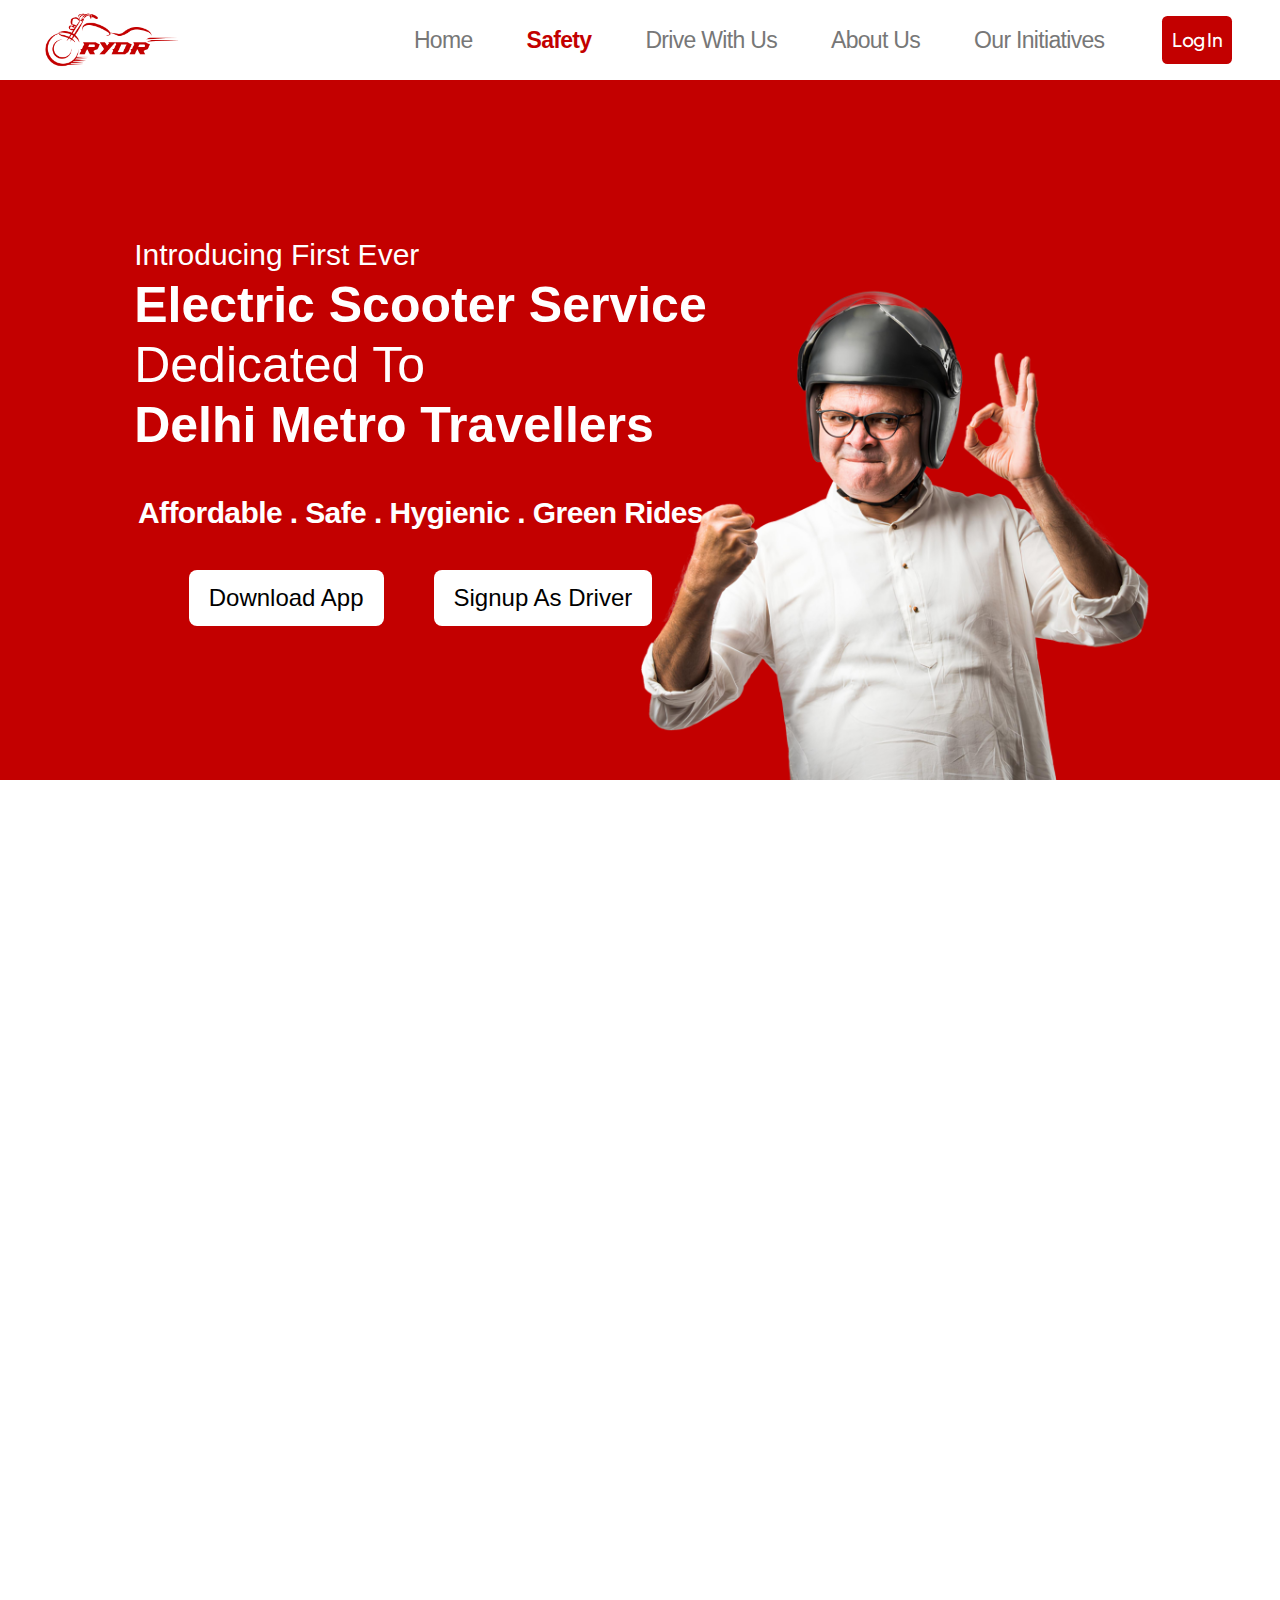
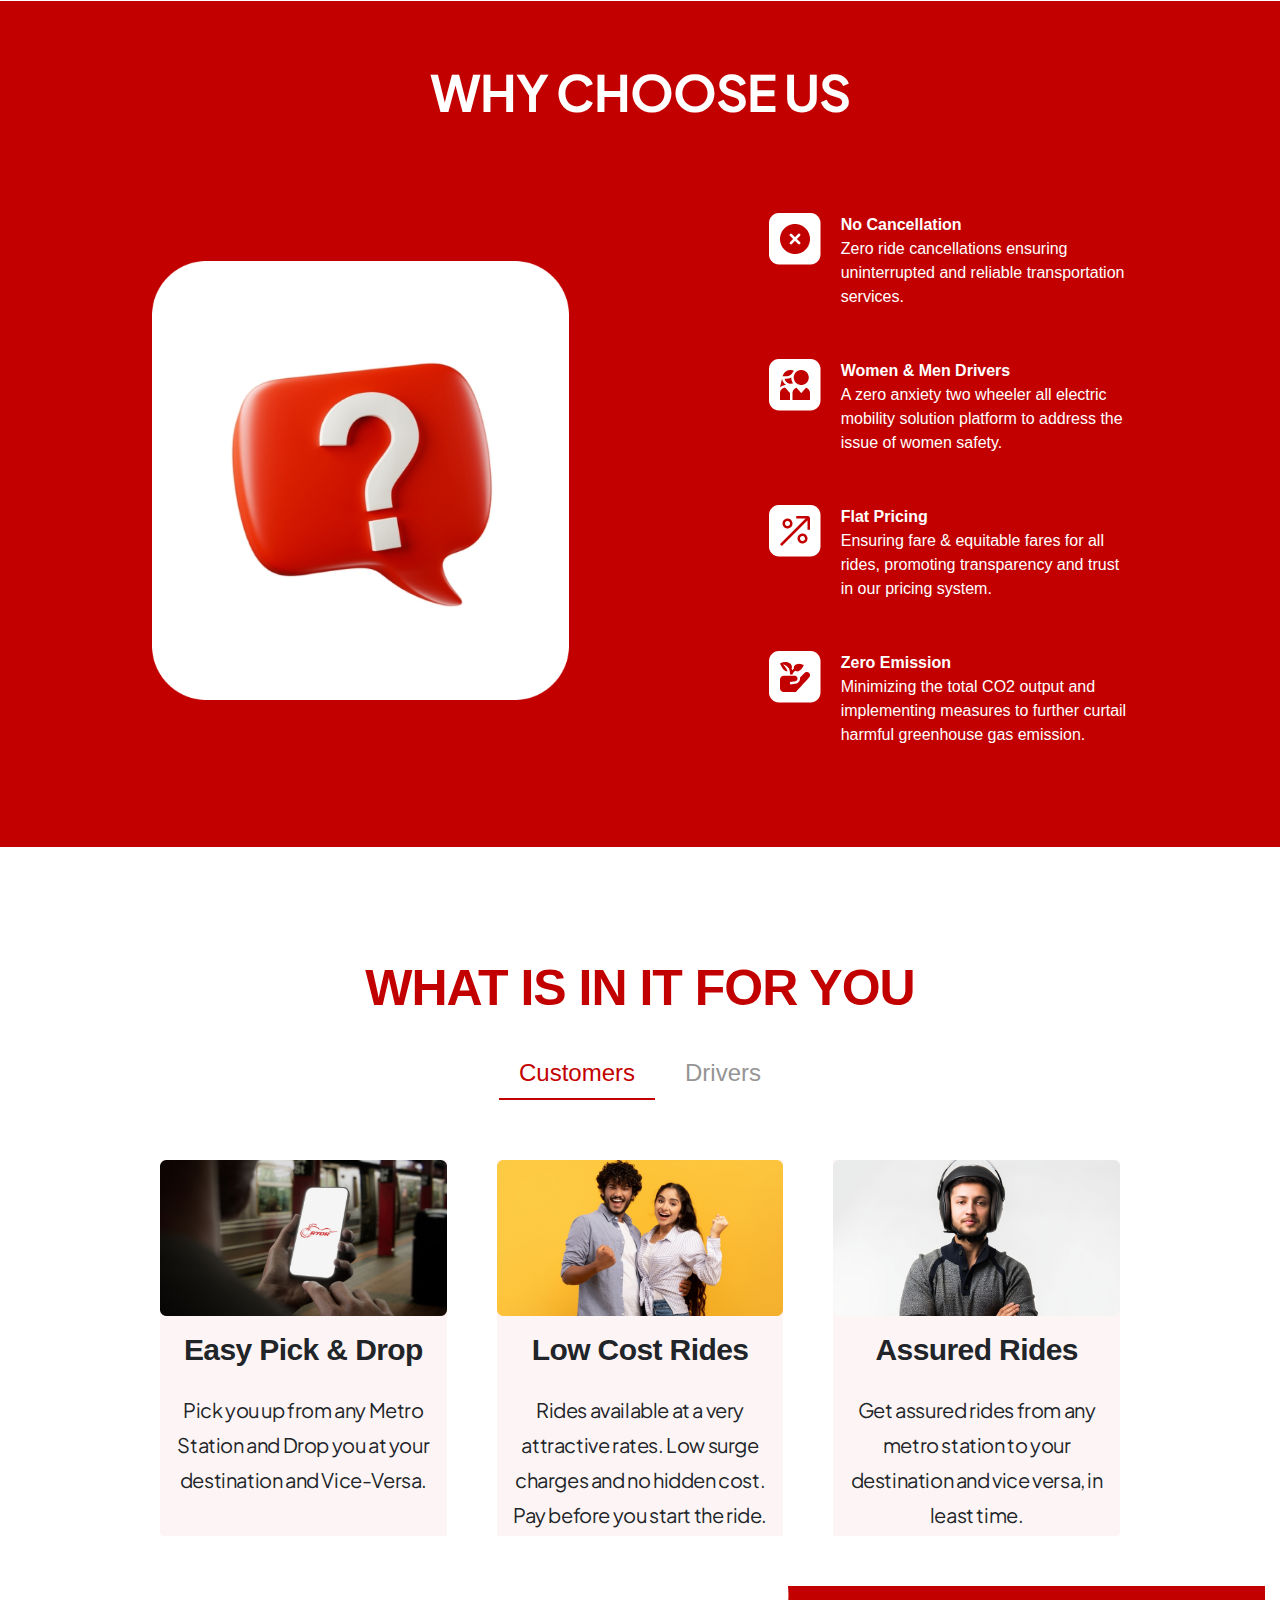
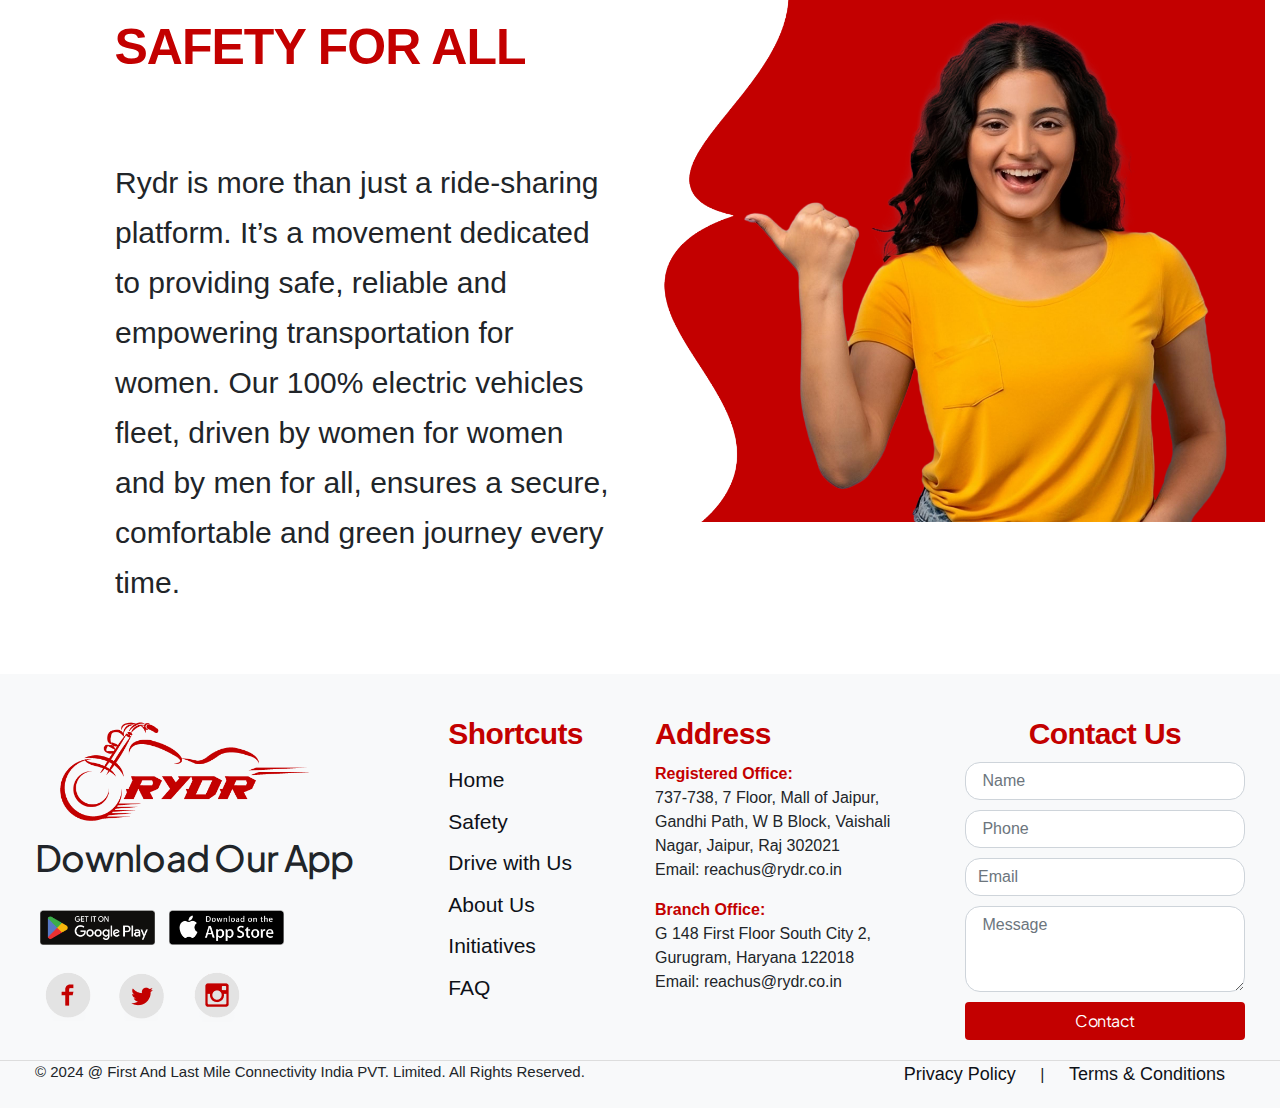
==== commit 03de6977: "ab to chalja" ====
--- a/index.html
+++ b/index.html
@@ -17,7 +17,7 @@
     <link rel="stylesheet" href="assets/css/bootstrap.min.css">
 
     <!-- RESPONSIVE CSS  -->
-
+    <link rel="stylesheet" href="animation.css">
     <link rel="stylesheet" href="Styles/Responsive/XL.css">
     <link rel="stylesheet" href="Styles/Responsive/L.css">
     <link rel="stylesheet" href="Styles/Responsive/M.css">
--- a/animation.css
+++ b/animation.css
@@ -0,0 +1,139 @@
+.topSection {
+    opacity: 1;
+    /* height: 80vh; */
+    /* Cover the whole screen initially */
+    transition: opacity 1s ease-in-out, transform 1s ease-in-out;
+}
+
+#rydr-brand {
+    position: fixed;
+    left: 50%;
+
+    /* transform: translateX(-50%) scale(1); */
+    opacity: 0;
+    font-size: 100px;
+    color: #c30000 !important;
+    z-index: 1000;
+    transition: opacity 1s ease-in-out, transform 3s ease-in-out;
+    height: 50vh;
+    font-size: 150px;
+    font-weight: 700;
+    text-align: left;
+    /* top: 50%; */
+    /* transform: translate(-50%, -50%) scale(10); */
+    transition: opacity 1s ease-in-out, transform 1s ease-in-out;
+
+}
+
+.slogan {
+    position: fixed;
+    top: 100vh;
+    width: 100%;
+    text-align: center;
+    font-size: 2rem;
+    color: black;
+    opacity: 0;
+    transition: top 1s ease-in-out, opacity 1s ease-in-out;
+
+    font-size: 37px;
+    font-weight: 700;
+    line-height: 76px;
+    letter-spacing: -0.02em;
+    text-align: center;
+
+}
+
+
+.nextSection {
+    display: none;
+    position: relative;
+    /* Make sure position is relative */
+    /* height: 100vh; */
+    opacity: 0;
+    /* transform: translateY(100%); */
+    /* Start off-screen */
+    transition: opacity 1s ease-in-out, transform 1s ease-in-out;
+    /* Smooth animation */
+}
+
+.nextSection {}
+
+.showNextSection {
+    display: flex !important;
+    opacity: 1;
+    /* Fade in */
+    /* Move to position */
+    /* animation: slideUp 1s forwards; */
+    /* Apply slideUp animation */
+    top: 10%;
+    transform: translateY(-100vh);
+}
+
+
+
+@keyframes slideUp {
+    from {
+        opacity: 1;
+        transform: translateY(0);
+    }
+
+    to {
+        opacity: 0;
+        transform: translateY(1);
+    }
+}
+
+@keyframes fadeInZoomIn {
+    from {
+        opacity: 0;
+        transform: translate(50%, 50%) scale(10);
+
+    }
+
+    to {
+        opacity: 1;
+        transform: translate(-50%, -190%) scale(1);
+
+    }
+}
+
+
+
+@keyframes fadeOutZoomOut {
+    from {
+        opacity: 1;
+        /* transform: translate(-50%, -50%) scale(1); */
+
+        transform: translate(-50%, -190%) scale(1);
+    }
+
+    to {
+        opacity: 0;
+        transform: translate(-50%, -50%) scale(5);
+    }
+}
+
+
+.over {
+    background-color: white;
+}
+
+.home-section {
+    position: relative;
+    overflow: hidden;
+}
+
+/* .overlay-img {
+    position: absolute;
+    top: 50%;
+    left: 50%;
+    transform: translate(-50%, -50%) scale(30);
+    transition: transform 1s ease-out;
+    opacity: 0;
+    z-index: 10;
+}
+
+.overlay-img.zoomed {
+    transform: translate(-50%, -50%) scale(1);
+    opacity: 1;
+} */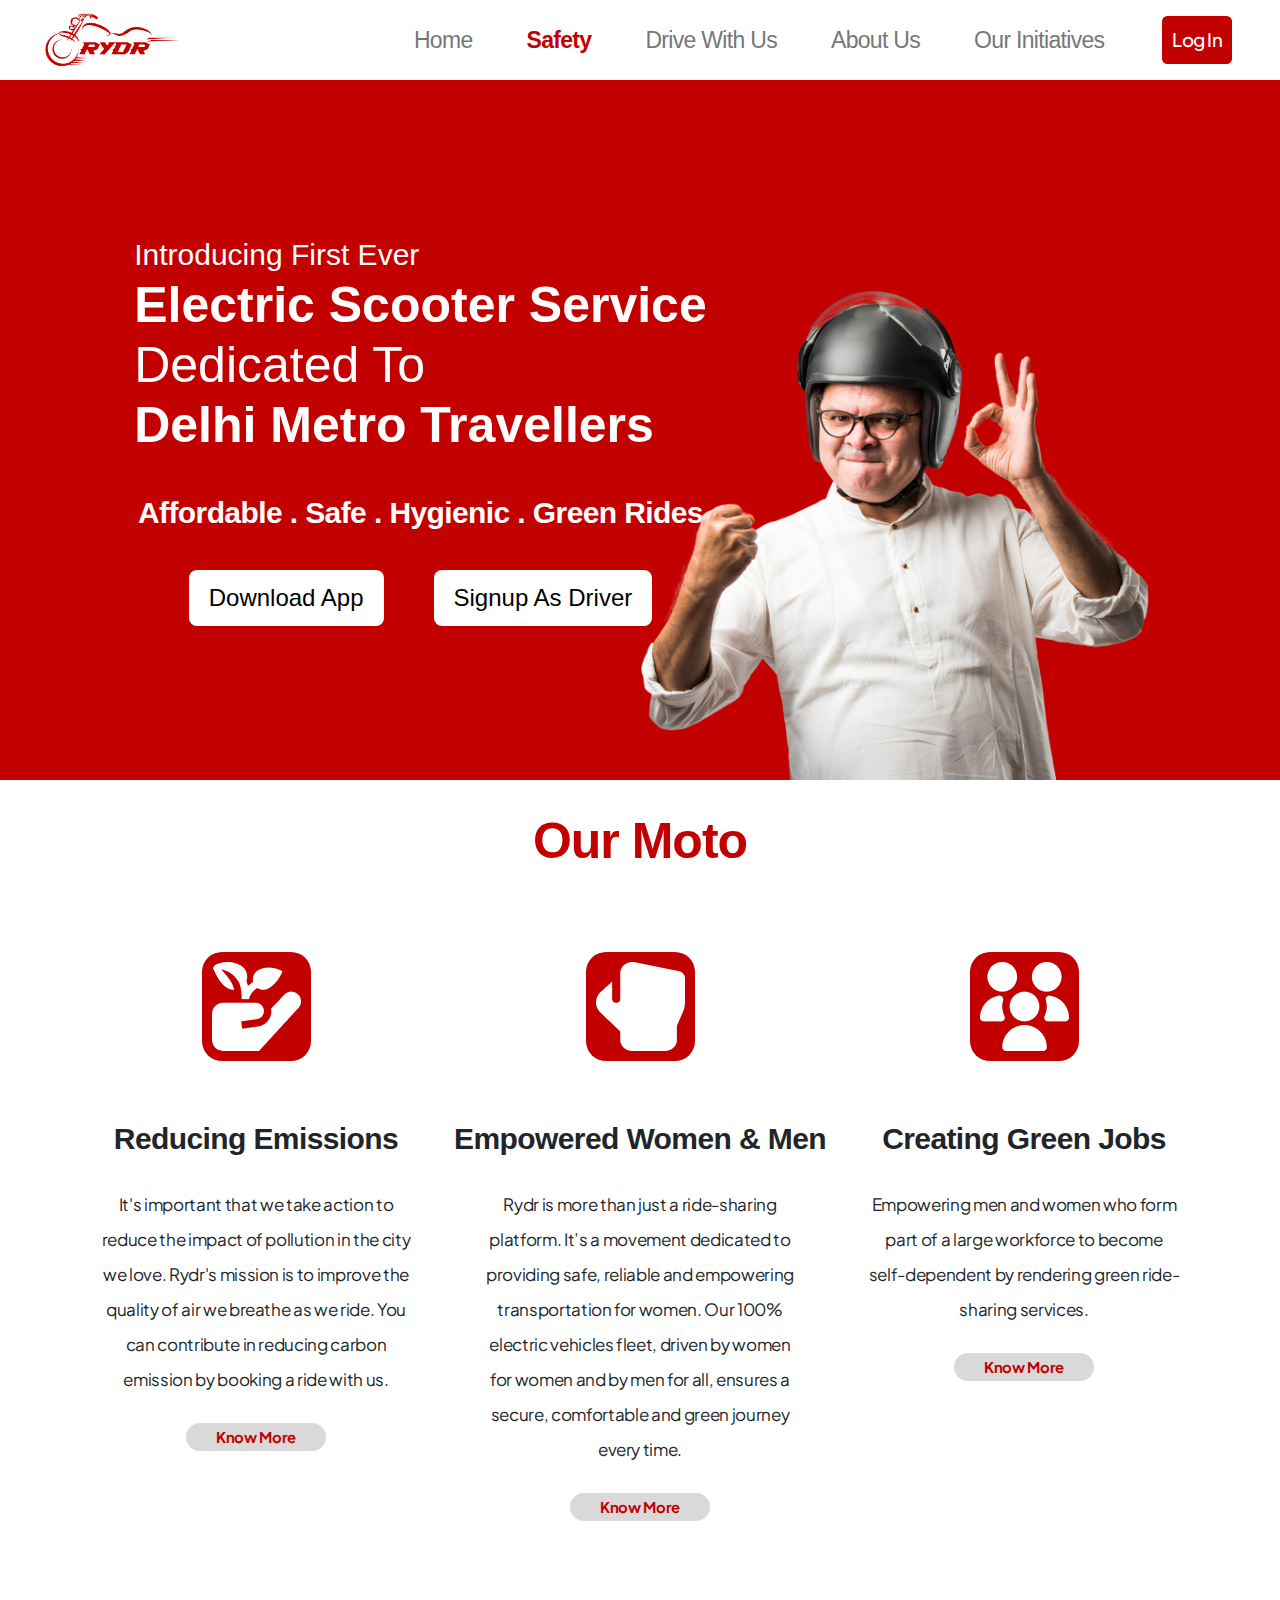
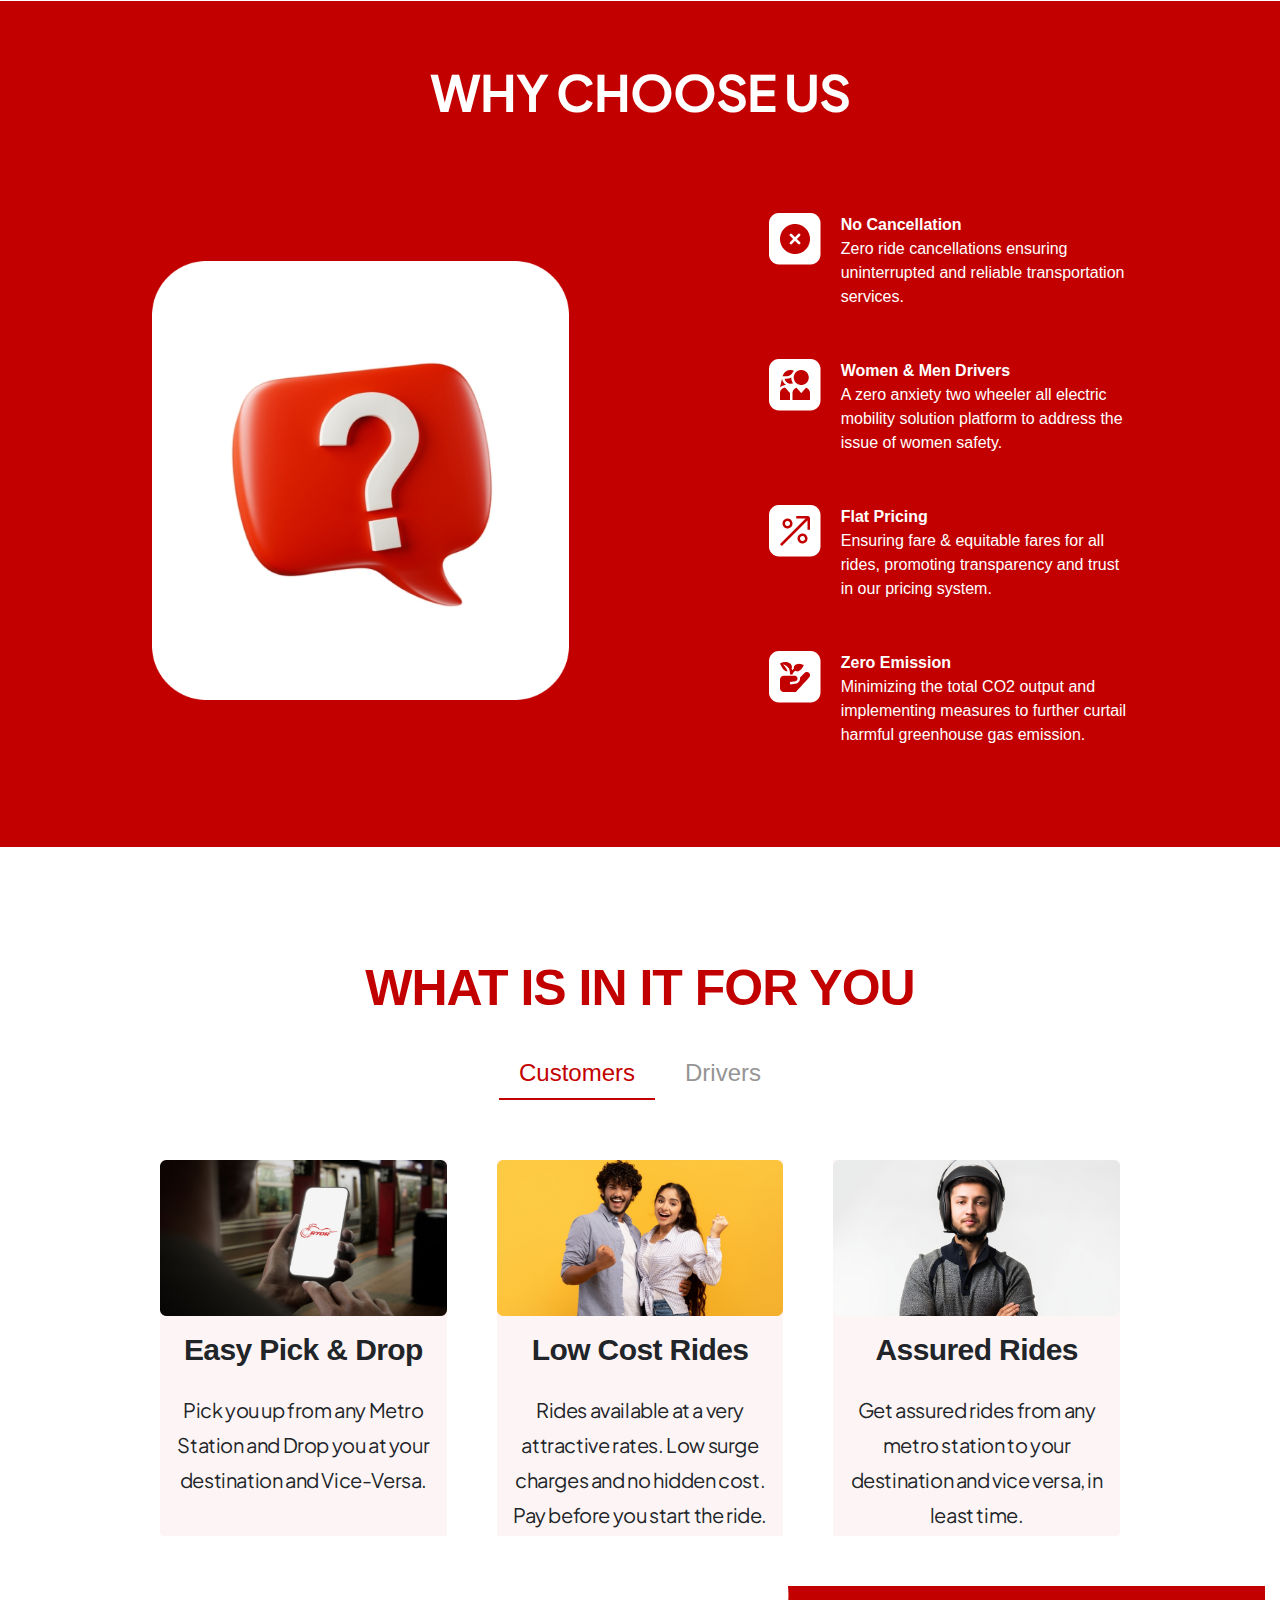
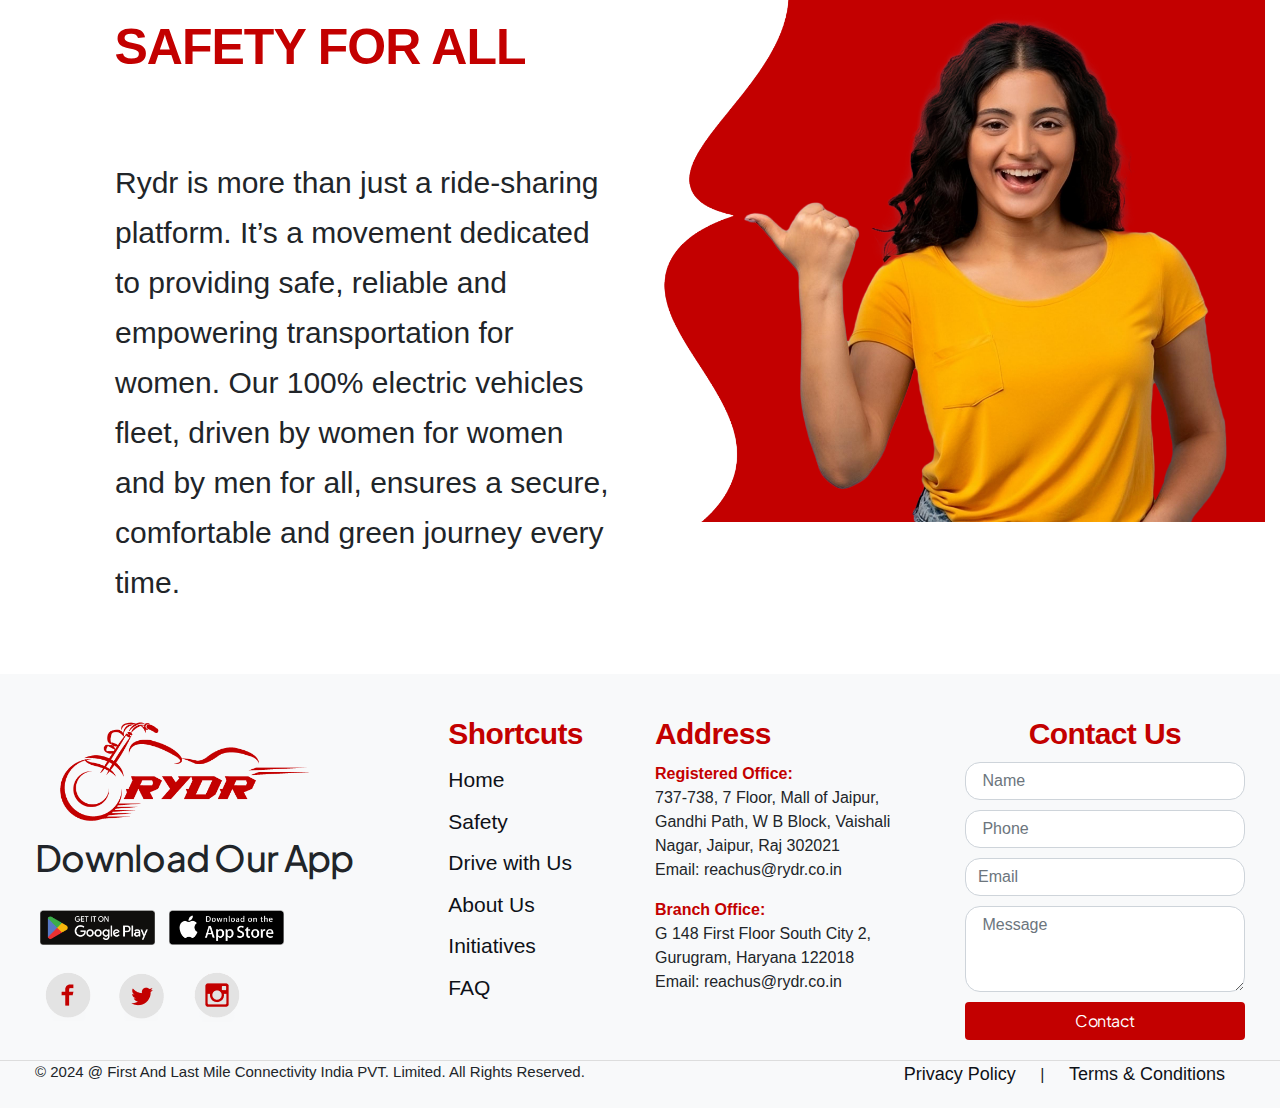
==== commit 3722d3f6: "without Animation" ====
--- a/index.html
+++ b/index.html
@@ -152,11 +152,12 @@
                     </div>
                 </div>
 
-                <div id="rydr-brand">RYDR</div>
-                <div id="slogan" class="slogan">Seamless Last Mile Rides for Delhi Metro Commuters</div>
-
-
-                <section class="d-flex justify-content-center align-items-center nextSection" id="nextSection1">
+                <!-- <div id="rydr-brand">RYDR</div>
+                <div id="slogan" class="slogan">Seamless Last Mile Rides for Delhi Metro Commuters</div> -->
+
+
+                <!-- <section class="d-flex justify-content-center align-items-center nextSection" id="nextSection1"> -->
+                <section class="d-flex justify-content-center align-items-center">
                     <div class=" moto-section d-flex justify-content-center align-items-center flex-column ">
 
                         <div>
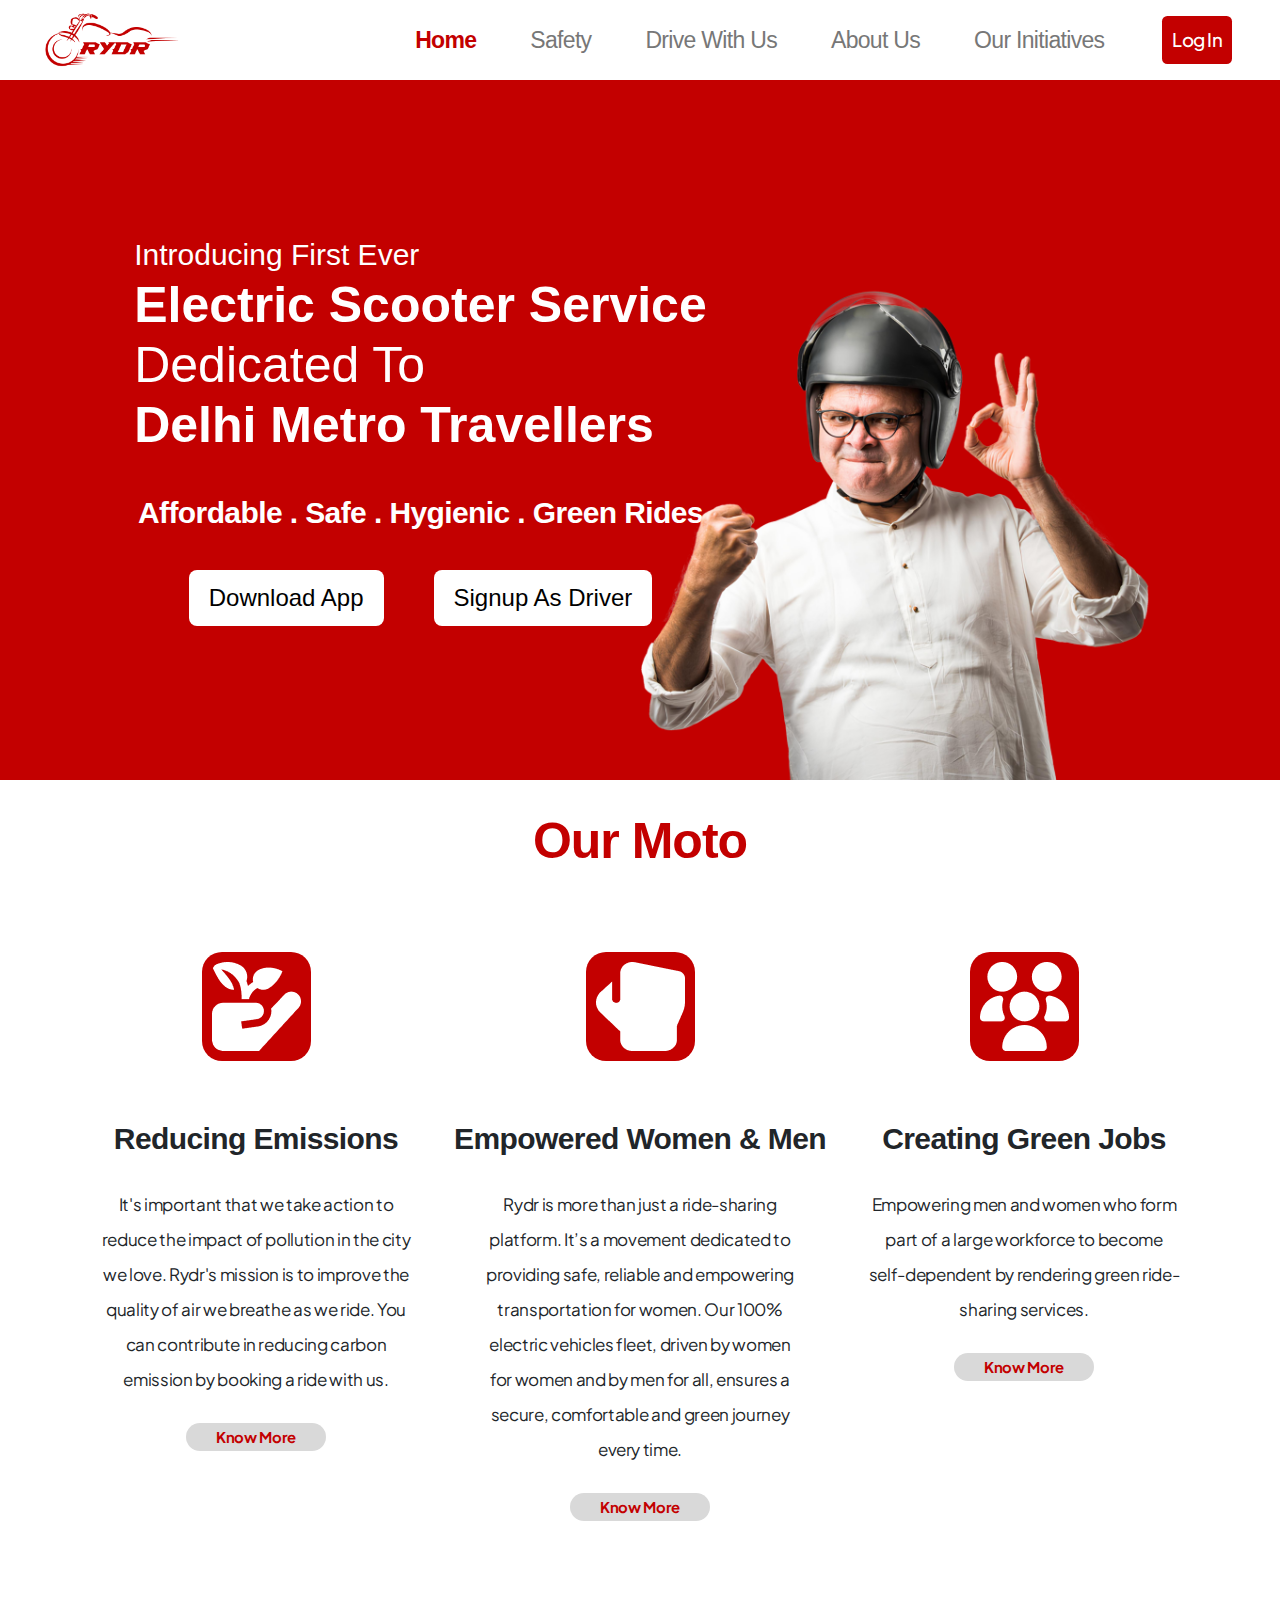
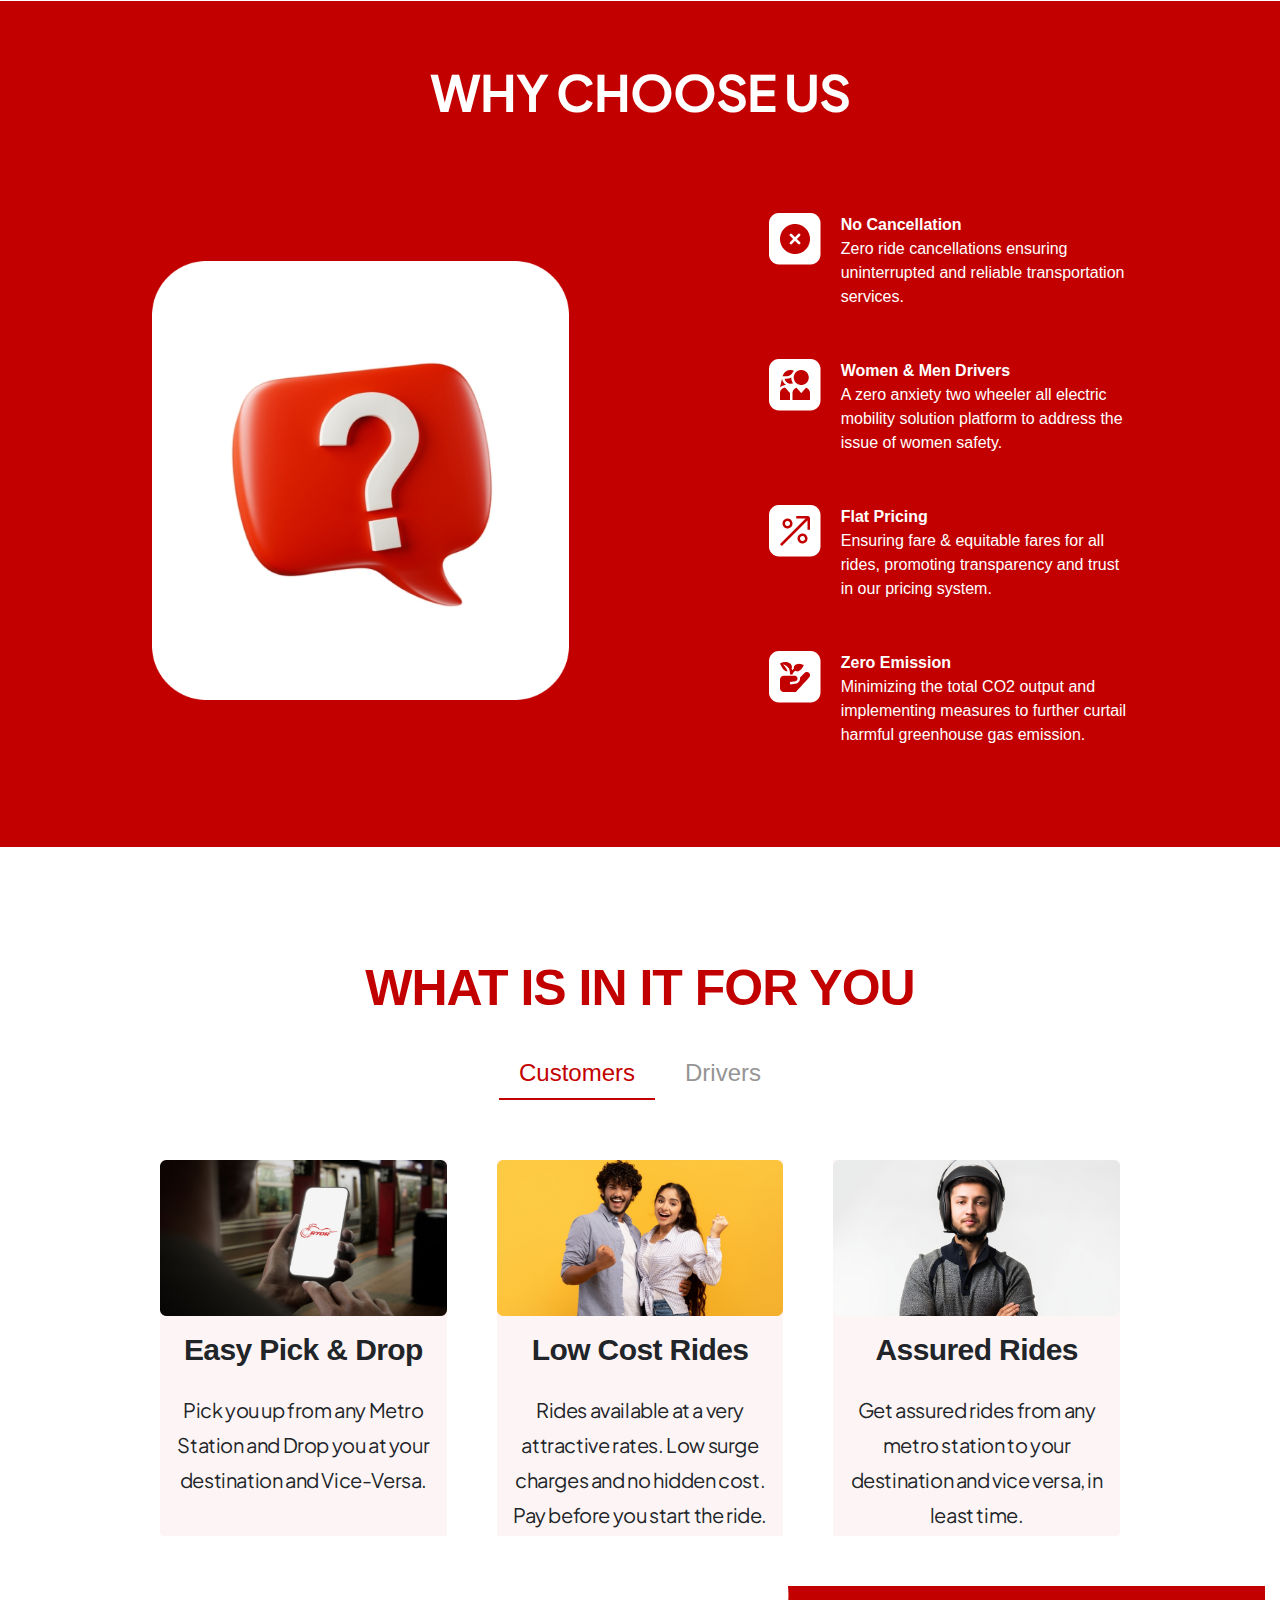
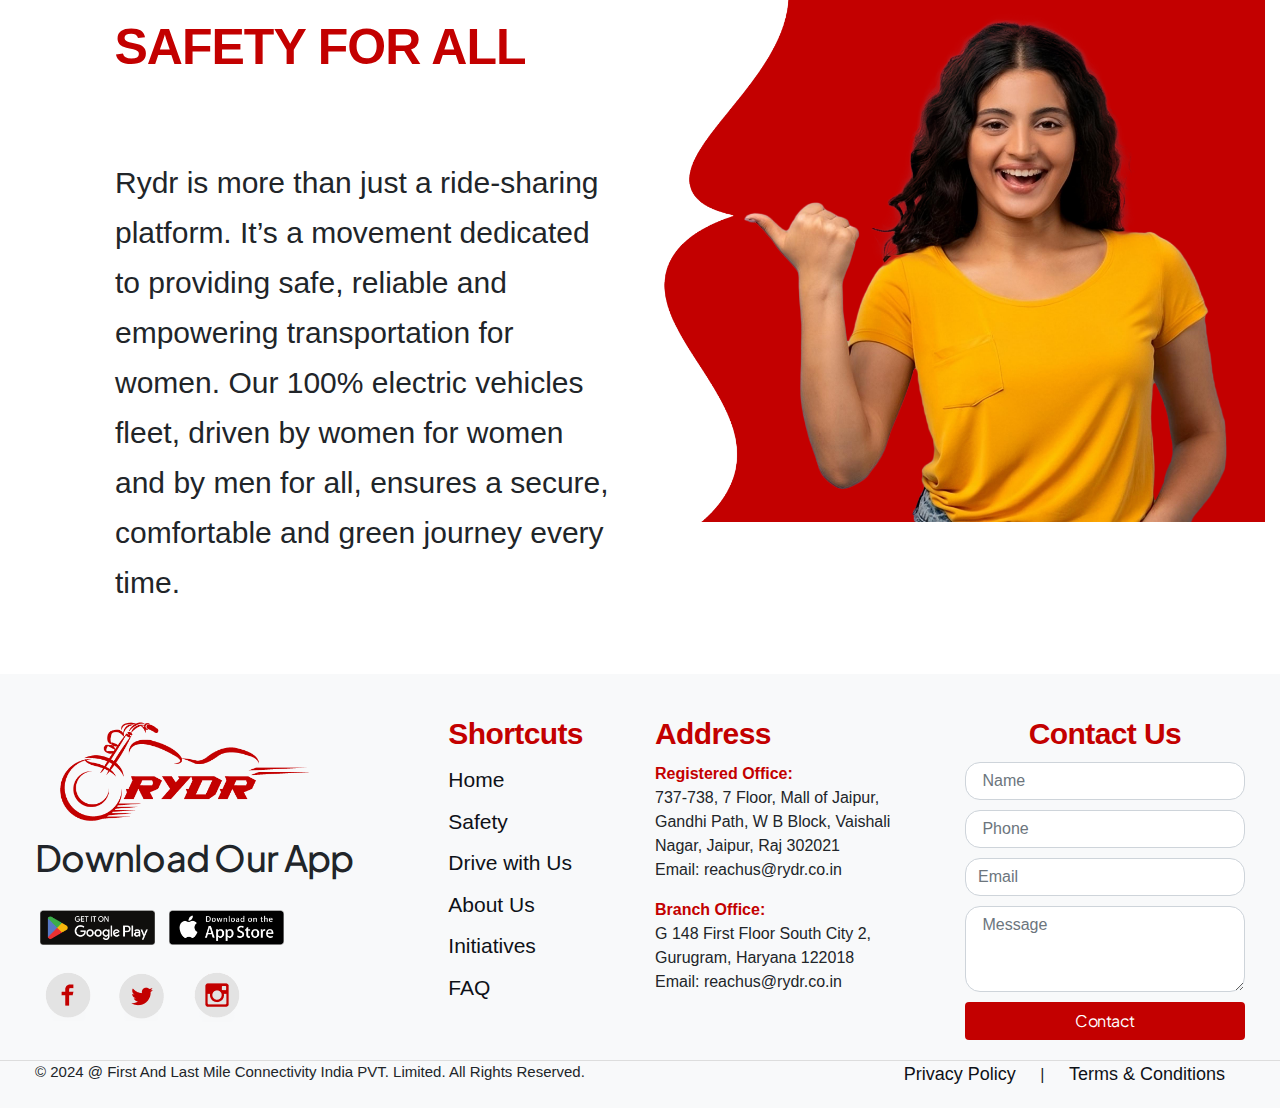
==== commit f0d54a12: "wit" ====
--- a/index.html
+++ b/index.html
@@ -94,10 +94,10 @@
                                 <div class="classynav">
                                     <div>
                                         <ul id="nav" class="home-parent">
-                                            <li class=" text-decoration-none nav-items"><a href="./index.html">Home</a>
+                                            <li class=" current-item text-decoration-none nav-items"><a
+                                                    href="./index.html">Home</a>
                                             </li>
-                                            <li class="current-item text-decoration-none nav-items"><a
-                                                    href="safety.html">Safety</a>
+                                            <li class=" text-decoration-none nav-items"><a href="safety.html">Safety</a>
                                             </li>
                                             <li class="text-decoration-none nav-items"><a
                                                     href="drive_with_us.html">Drive
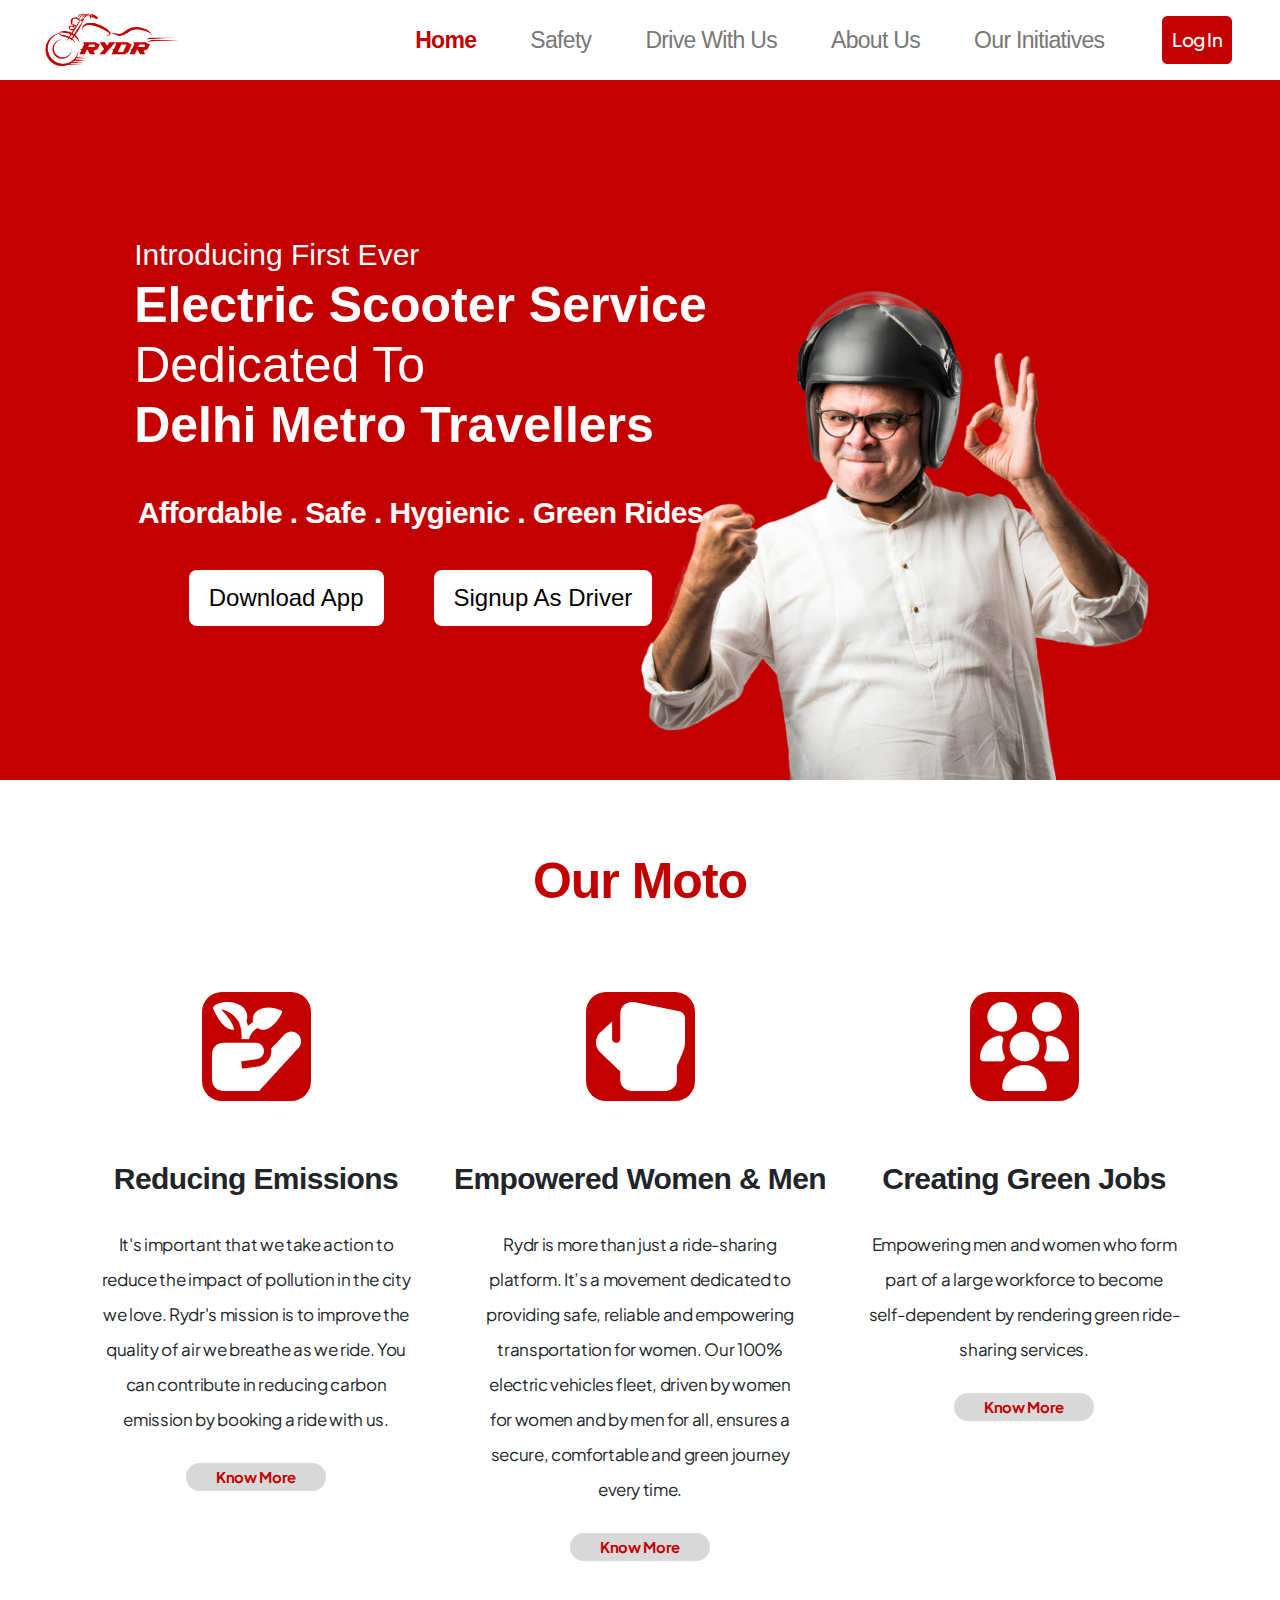
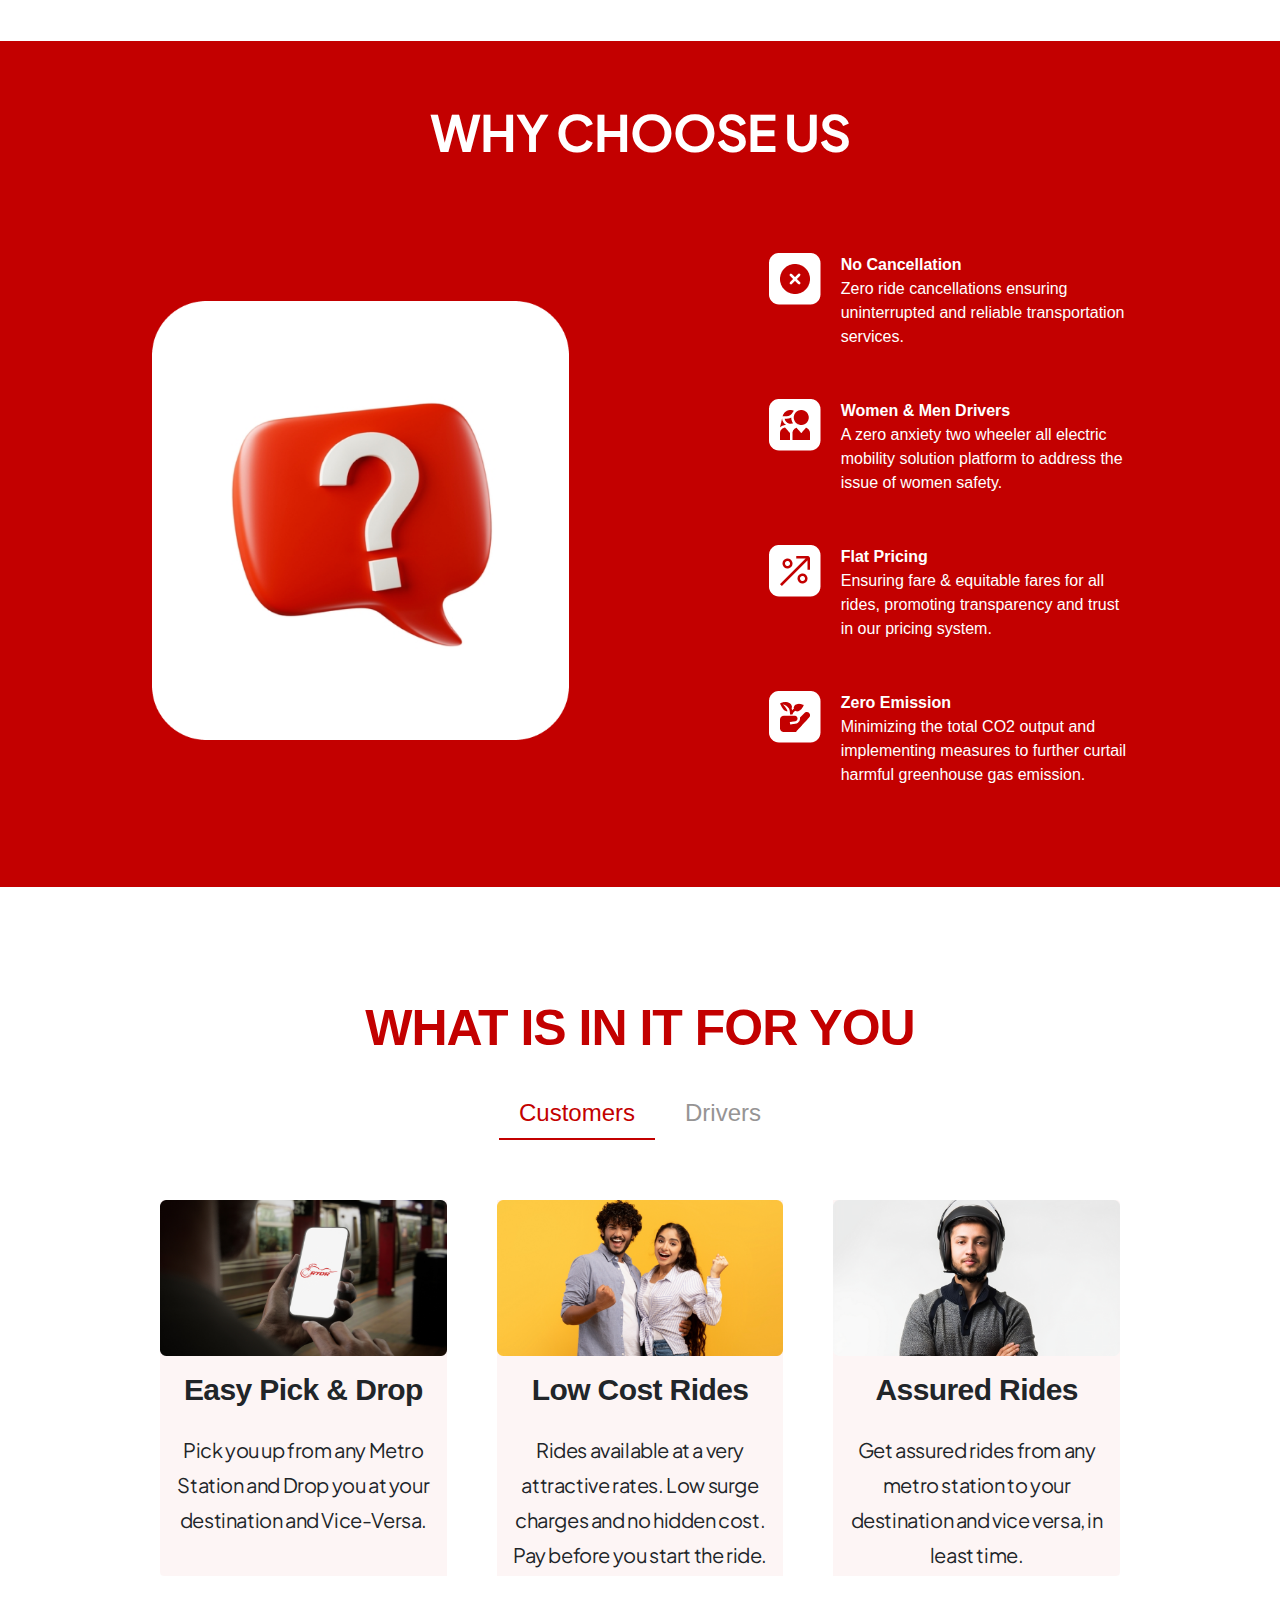
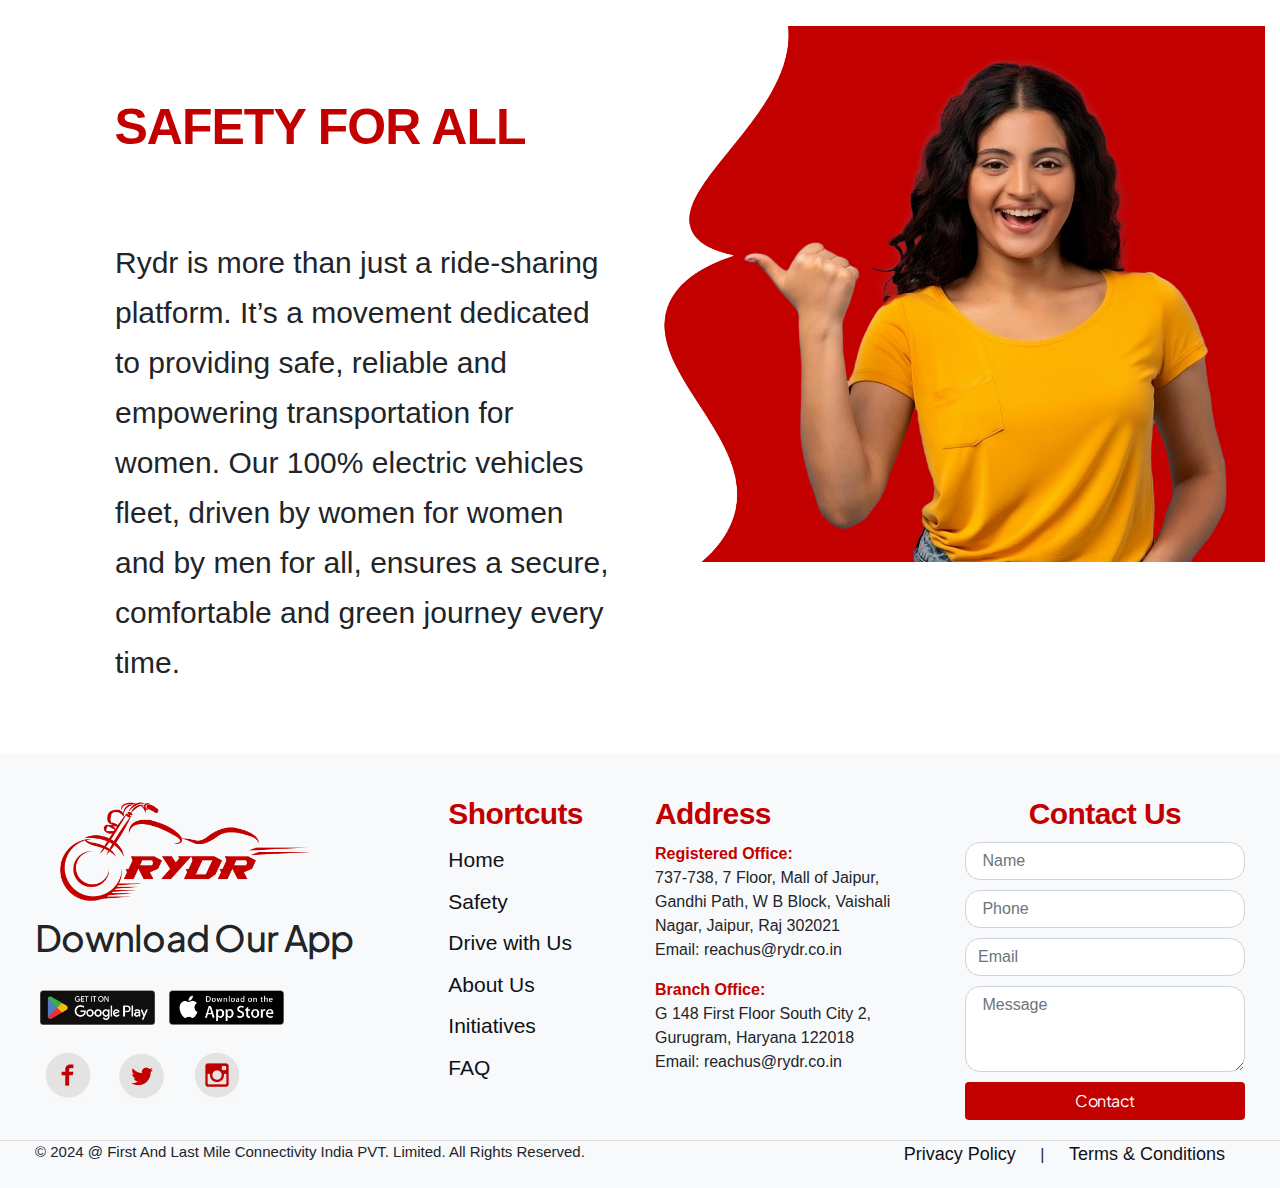
==== commit 271b22c8: "res" ====
--- a/index.html
+++ b/index.html
@@ -17,7 +17,7 @@
     <link rel="stylesheet" href="assets/css/bootstrap.min.css">
 
     <!-- RESPONSIVE CSS  -->
-    <link rel="stylesheet" href="animation.css">
+    <!-- <link rel="stylesheet" href="animation.css"> -->
     <link rel="stylesheet" href="Styles/Responsive/XL.css">
     <link rel="stylesheet" href="Styles/Responsive/L.css">
     <link rel="stylesheet" href="Styles/Responsive/M.css">
--- a/Styles/style.css
+++ b/Styles/style.css
@@ -25,7 +25,7 @@
     line-height: 102px;
     letter-spacing: -0.02em;
     color: #c30000;
-    margin-top: 10px;
+    margin-top: 50px;
     margin-bottom: 60px;
 }
 
--- a/Styles/Responsive/XL.css
+++ b/Styles/Responsive/XL.css
@@ -37,7 +37,7 @@
 
 
     .home-section {
-        height: 60vh;
+        height: 80vh;
     }
 
     .line-1 {
--- a/Styles/Responsive/L.css
+++ b/Styles/Responsive/L.css
@@ -1,4 +1,10 @@
 @media (max-width: 1024px) {
+
+    .btn-sec {
+        background-color: white;
+        border: none;
+        font-size: 20px;}
+
 
     .sub-heading {
         font-family: Plus Jakarta Sans;
@@ -167,7 +173,7 @@
 
 
     .safety-text {
-        font-size: 24px;
+        font-size: 20px;
         font-weight: 300;
         line-height: 35px;
     }
--- a/Styles/Responsive/M.css
+++ b/Styles/Responsive/M.css
@@ -1,5 +1,11 @@
 @media (max-width: 800px) {
 
+
+    .btn-sec {
+        background-color: white;
+        border: none;
+        font-size: 15px;
+    }
     .sub-heading {
         font-size: 40px;
         font-weight: 800;
--- a/Styles/Responsive/S.css
+++ b/Styles/Responsive/S.css
@@ -19,7 +19,7 @@
         justify-content: center;
         /* margin-bottom: 122px; */
         text-align: center;
-        padding: 50px 25px;
+        padding: 20px 25px;
         padding-bottom: 200px;
     }
 
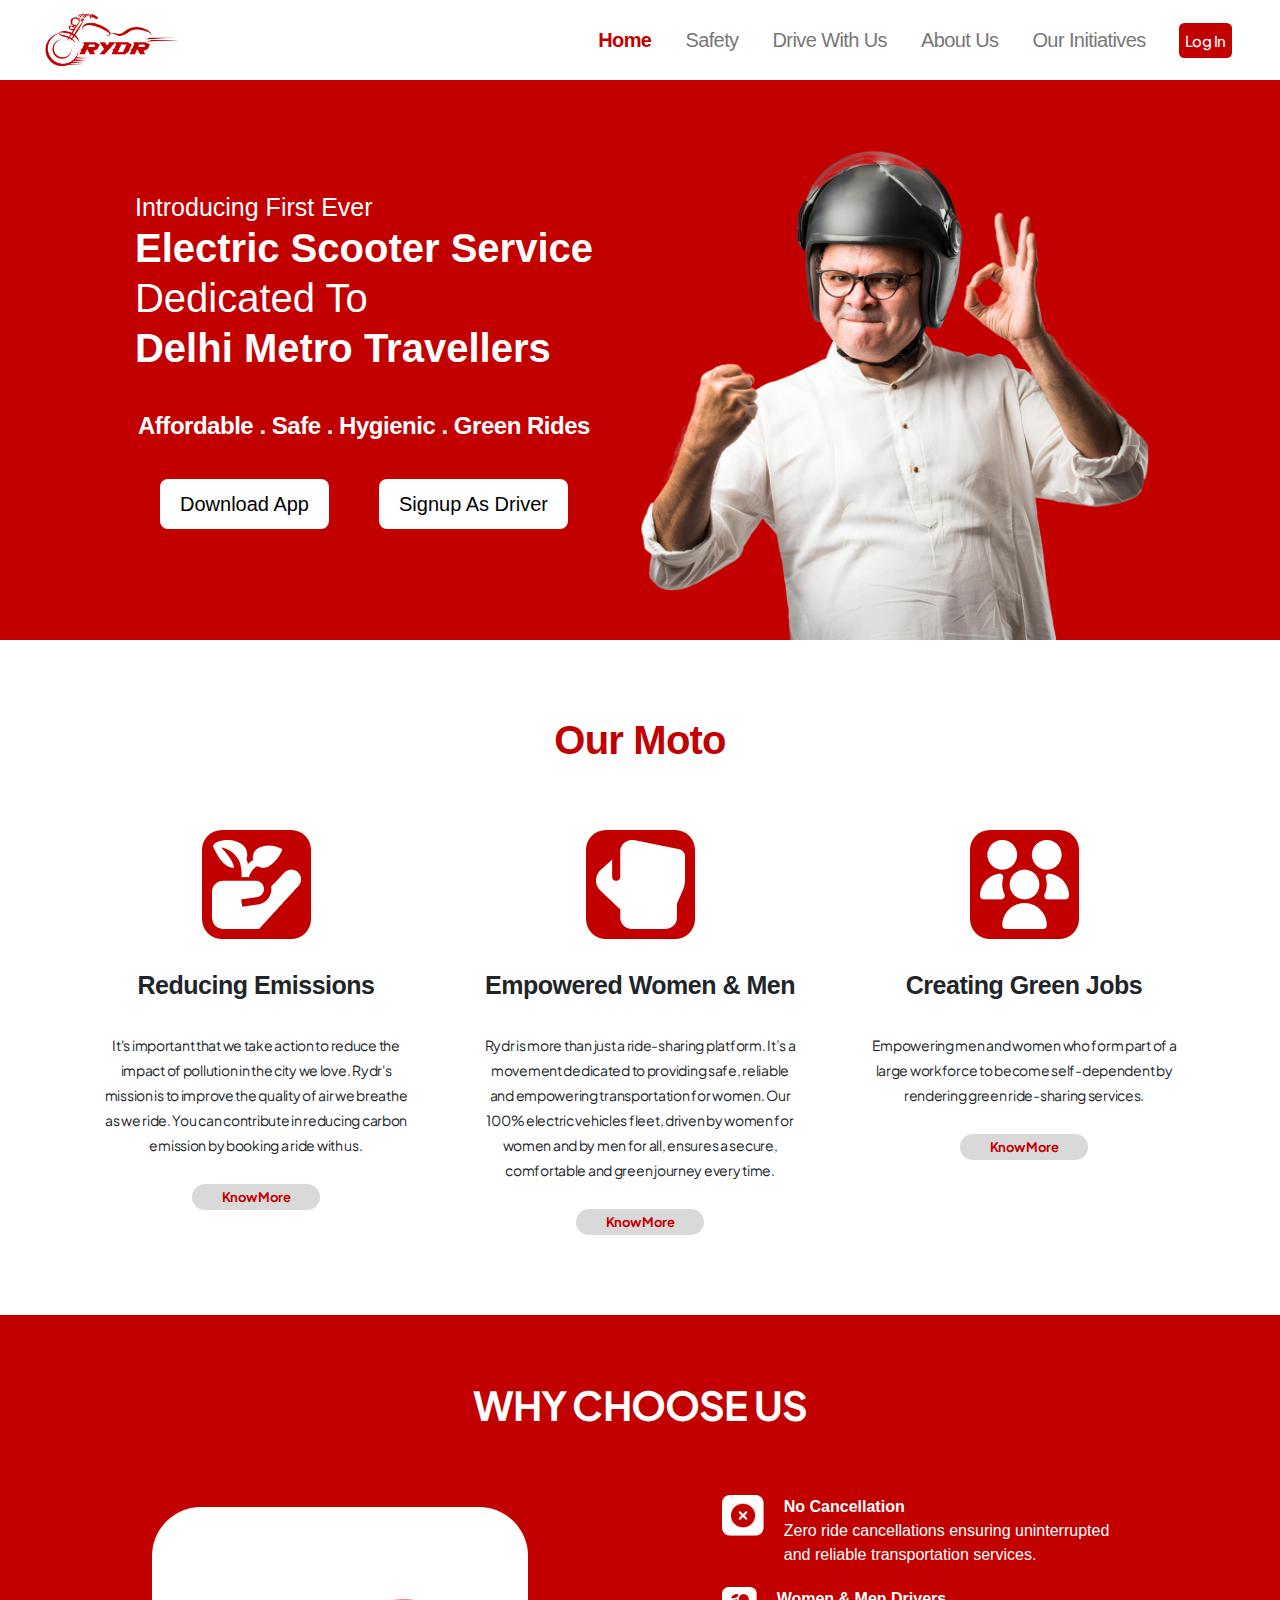
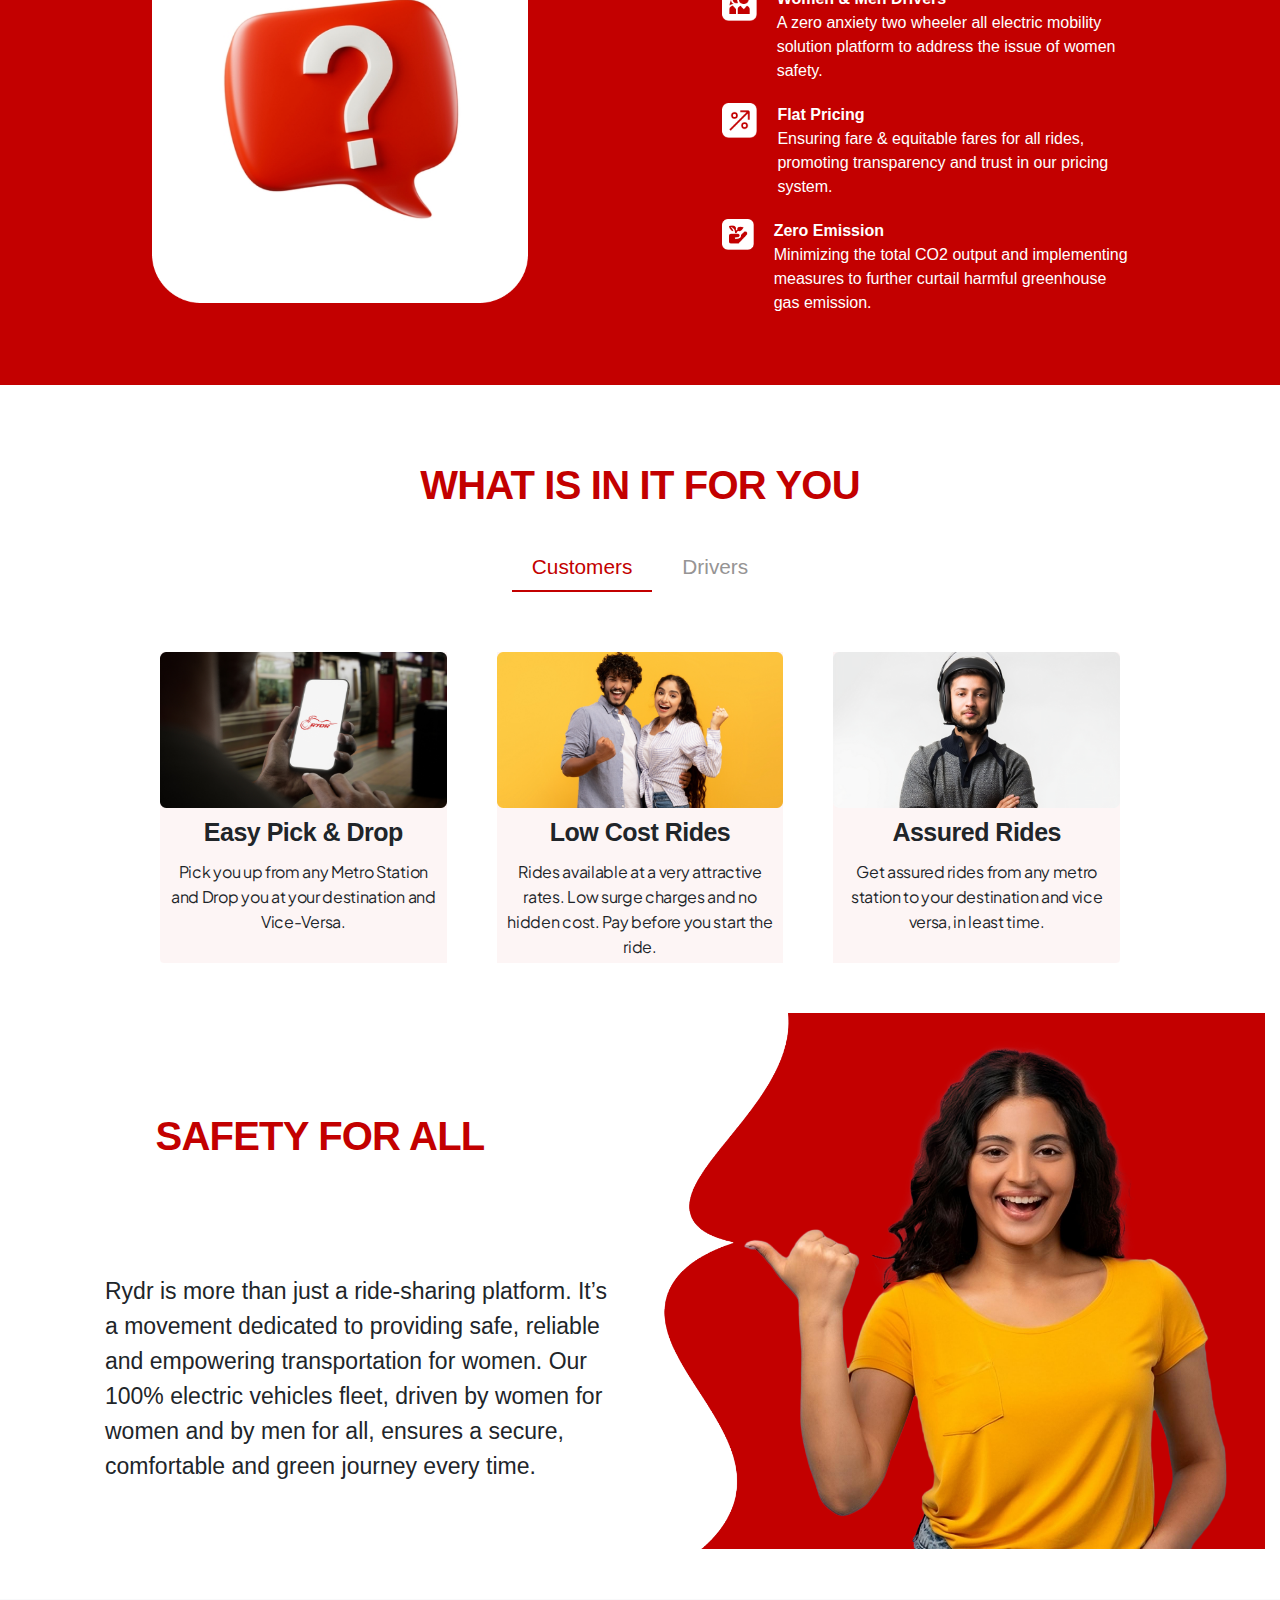
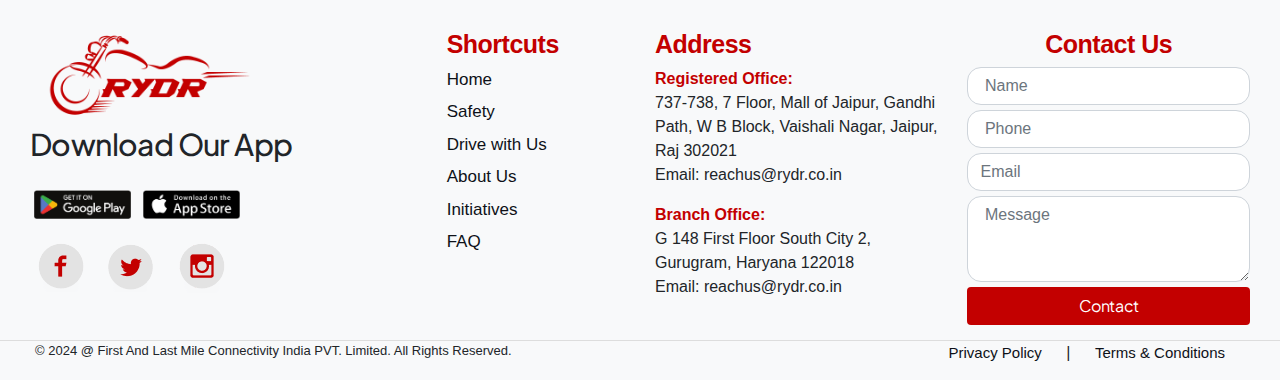
==== commit c6c7b523: "huge changes" ====
--- a/index.html
+++ b/index.html
@@ -3,7 +3,7 @@
 
 <head>
     <meta charset="utf-8" />
-    <meta name="viewport" content="initial-scale=1, width=device-width" />
+    <meta name="viewport" content="width=device-width, initial-scale=1.0">
 
     <!-- <link rel="stylesheet" href="./global.css" /> -->
 
@@ -167,7 +167,7 @@
                         <div class="motos ">
                             <div class="  moto-part">
                                 <div class=""><img class="moto-img" src="Images/Reducing.png" alt=""></div>
-                                <div class="mt-5 moto-head">
+                                <div class="mt-3 moto-head">
                                     <h2 class="under-sub-heading">Reducing Emissions</h2>
                                 </div>
                                 <div class="moto-content">
@@ -184,7 +184,7 @@
 
                             <div class=" moto-part">
                                 <div><img class="moto-img" src="Images/empowered.png" alt=""></div>
-                                <div class="mt-5 moto-head">
+                                <div class="mt-3 moto-head">
                                     <h2 class="under-sub-heading">Empowered Women & Men</h2>
                                 </div>
                                 <div class="moto-content">
@@ -201,7 +201,7 @@
 
                             <div class=" moto-part">
                                 <div><img class="moto-img" src="Images/creating.png" alt=""></div>
-                                <div class="mt-5 moto-head">
+                                <div class="mt-3 moto-head">
                                     <h2 class="under-sub-heading">Creating Green Jobs</h2>
                                 </div>
                                 <div class="moto-content">
@@ -329,7 +329,7 @@
                 </section>
 
                 <section class="">
-                    <div class=" section-margin d-flex justify-content-center align-items-center flex-column">
+                    <div class="  d-flex justify-content-center align-items-center flex-column">
 
                         <h2 class="sub-heading whats">WHAT IS IN IT FOR YOU</h2>
 
@@ -421,7 +421,7 @@
                     <div class="safety-section ">
                         <div class="safety-content  col-lg-6 col-md-6 ">
 
-                            <h2 class="sub-heading">SAFETY FOR ALL</h2>
+                            <h2 class="sub-heading mt-4">SAFETY FOR ALL</h2>
 
                             <p class="safety-text">Rydr is more than just a ride-sharing platform. It’s a movement
                                 dedicated to providing
@@ -559,6 +559,7 @@
 
     <script async src="https://www.googletagmanager.com/gtag/js?id=UA-23581568-13"></script>
     <script src="JS/CustAndDriver.js"></script>
+
 </body>
 
 </html>--- a/Styles/style.css
+++ b/Styles/style.css
@@ -20,18 +20,18 @@
 }
 
 .sub-heading {
-    font-size: 50px;
+    font-size: 40px;
     font-weight: 700;
-    line-height: 102px;
+    line-height: 100px;
     letter-spacing: -0.02em;
     color: #c30000;
     margin-top: 50px;
-    margin-bottom: 60px;
+    margin-bottom: 40px;
 }
 
 .under-sub-heading {
     /* font-family: Plus Jakarta Sans; */
-    font-size: 30px;
+    font-size: 25px;
     font-weight: 700;
     line-height: 60px;
     letter-spacing: -0.02em;
@@ -45,9 +45,9 @@
 
 .know-more {
     font-family: Plus Jakarta Sans;
-    font-size: 14.87px;
+    font-size: 13px;
     font-weight: 700;
-    line-height: 22.31px;
+    line-height: 20px;
     letter-spacing: -0.02em;
     text-align: center;
     color: #c30000;
@@ -76,8 +76,8 @@
 
 .rider-logo-1-icon {
     width: 100%;
-    height: 85px;
-    padding: 15px;
+    height: 65px;
+    padding: 12px;
 
 }
 
@@ -95,17 +95,17 @@
     flex-direction: row;
     align-items: center;
     justify-content: space-between;
-    gap: 30px;
+    gap: 10px;
     margin-bottom: 0;
 }
 
 .classynav {
-    gap: 30px;
+    gap: 5px;
 }
 
 @media (max-width: 1050px) {
     .home-parent {
-        gap: 10px;
+        gap: 4px;
 
     }
 }
@@ -122,7 +122,7 @@
 
 
 .home-parent li a {
-    font-size: 23px !important;
+    font-size: 20px !important;
     font-weight: 500;
     line-height: 32px;
     letter-spacing: -0.03em;
@@ -145,16 +145,16 @@
     opacity: 0px;
     text-align: center;
     font-family: Plus Jakarta Sans;
-    font-size: 18.67px;
+    font-size: 15px;
     font-weight: 500;
-    line-height: 28px;
+    line-height: 23px;
     letter-spacing: -0.03em;
     color: white;
     background-color: #c30000;
     display: flex;
     justify-content: center;
     align-items: center;
-    padding: 10px;
+    padding: 6px;
     /* margin-left: 3px; */
     text-wrap: nowrap;
     text-decoration: none !important;
@@ -228,7 +228,7 @@
     justify-content: flex-start;
     align-items: center;
     background-color: #c30000;
-    padding: 350px 50px;
+    padding: 280px 50px;
     margin-top: 80px;
     height: 60vh;
 }
@@ -244,39 +244,39 @@
 
 .line-1 {
     color: white;
-    font-size: 30px;
+    font-size: 25px;
     font-weight: 400;
-    line-height: 40px;
+    line-height: 30px;
     text-align: left;
 }
 
 .line-2 {
     color: white;
-    font-size: 50px;
+    font-size: 40px;
     font-weight: 700;
-    line-height: 60px;
+    line-height: 50px;
     text-align: left;
 }
 
 .line-3 {
     color: white;
-    font-size: 50px;
+    font-size: 40px;
     font-weight: 400;
-    line-height: 60px;
+    line-height: 50px;
     text-align: left;
 }
 
 .line-4 {
     color: white;
-    font-size: 50px;
+    font-size: 40px;
     font-weight: 700;
-    line-height: 60px;
+    line-height: 50px;
     text-align: left;
 }
 
 .home-points {
     color: white;
-    font-size: 30px;
+    font-size: 24px;
     font-weight: 600;
 
     letter-spacing: -0.02em;
@@ -306,7 +306,7 @@
 .btn-sec {
     background-color: white;
     border: none;
-    font-size: 24px;
+    font-size: 20px;
     font-weight: 500;
     cursor: pointer;
 }
@@ -361,14 +361,15 @@
 }
 
 .points img {
-    max-width: min-content;
+    /* max-width: min-content; */
+    width: 70px;
 }
 
 .moto-content p {
     font-family: Plus Jakarta Sans;
-    font-size: 17px;
+    font-size: 14px;
     font-weight: 400;
-    line-height: 35px;
+    line-height: 25px;
     letter-spacing: -0.02em;
     text-align: center;
     padding: 10px 35px;
@@ -409,13 +410,13 @@
 .why-choose-heading {
     color: white;
     font-family: Plus Jakarta Sans;
-    font-size: 50px;
+    font-size: 40px;
     font-weight: 700;
-    line-height: 102px;
+    line-height: 100px;
     letter-spacing: -0.02em;
 
     margin-top: 10px;
-    margin-bottom: 60px;
+    margin-bottom: 30px;
 }
 
 .why-choose-content {
@@ -424,7 +425,7 @@
     justify-content: center;
     align-items: center;
     /* gap: 100px; */
-    gap: 200px;
+    gap: 100px;
     width: 80%;
 }
 
@@ -434,7 +435,7 @@
 
 .why-img {
     /* height: 50vh; */
-
+width: 80%;
 }
 
 .why-choose-section p {
@@ -444,17 +445,17 @@
 .points {
     display: flex;
     gap: 20px;
-    margin: 50px 0;
+    margin: 20px 0;
 }
 
 .whats {
-    font-size: 50px;
+    margin-bottom: 0px;
+
+    font-size: 40px;
     font-weight: 700;
-    line-height: 102px;
-    letter-spacing: -0.02em;
-    color: #c30000 !important;
-    margin-top: 10px;
-    margin-bottom: 0px;
+    line-height: 100px;
+    letter-spacing: -0.02em;
+    color: #c30000;
 }
 
 
@@ -466,6 +467,7 @@
 .selection h4 {
     padding: 0px 20px;
     margin: 30px 30px;
+    font-size: 1.3rem;
 }
 
 .cust-part,
@@ -485,35 +487,36 @@
 
 
 .card-title {
-    font-size: 30px;
+    font-size: 25px;
     font-weight: 700;
-    line-height: 60px;
-    letter-spacing: -0.02em;
-    text-align: left;
+    line-height: 30px;
+    letter-spacing: -0.02em;
+    text-align: left;
+    margin:5px;
 }
 
 .card-text {
     font-family: Plus Jakarta Sans;
-    font-size: 20px;
+    font-size: 16px;
     font-weight: 400;
-    line-height: 35px;
+    line-height: 25px;
     letter-spacing: -0.02em;
     text-align: center;
 
 }
 
 .driver-part .card-title {
-    font-size: 27px;
+    font-size: 23px;
     font-weight: 700;
-    line-height: 60px;
+    line-height: 30px;
     letter-spacing: -0.02em;
     text-align: center;
 }
 
 .driver-part .card-text {
-    font-size: 20px;
+    font-size: 14px;
     font-weight: 400;
-    line-height: 35px;
+    line-height: 25px;
     letter-spacing: -0.02em;
     text-align: center;
 
@@ -571,12 +574,12 @@
 }
 
 .safety-text {
-    font-size: 30px;
+    font-size: 23px;
     font-weight: 400;
-    line-height: 50px;
+    line-height: 35px;
     text-align: left;
     padding: 0px 10px;
-    padding-left: 100px;
+    padding-left: 90px;
 
 }
 
@@ -592,43 +595,43 @@
 
 .footer {
     background-color: #f8f9fa;
-    padding: 20px 0;
+    padding: 15px 0;
 }
 
 .footer-logo img {
-    width: 300px;
+    width: 240px;
 }
 
 .footer-section {
     display: flex;
     justify-content: space-evenly;
-    padding: 20px;
+    padding: 15px;
 }
 
 .download-app p {
     font-family: Plus Jakarta Sans;
-    font-size: 36.17px;
+    font-size: 30px;
     font-weight: 500;
-    line-height: 54.26px;
+    line-height: 45px;
     letter-spacing: -0.02em;
     text-align: left;
 
 }
 
 .social-links a {
-    margin: 0 10px;
+    margin: 0 8px;
     color: #555;
 }
 
 .app-links img {
-    width: 30%;
-    margin: 10px 5px;
+    width: 25%;
+    margin: 7px 4px;
 }
 
 .footer-heading {
-    font-size: 30px;
+    font-size: 25px;
     font-weight: 600;
-    line-height: 40px;
+    line-height: 30px;
     letter-spacing: -0.02em;
     text-align: left;
     color: #C30000;
@@ -650,7 +653,7 @@
 }
 
 .direct-links {
-    font-size: 21px;
+    font-size: 17px;
     font-weight: 500;
     text-align: left;
     color: #0e1118;
@@ -664,13 +667,13 @@
 }
 
 .list-unstyled li {
-    margin-top: 10px;
+    margin-top: 7px;
 }
 
 .contact-form input,
 .contact-form textarea {
-    margin-bottom: 10px;
-    border-radius: 15px;
+    margin-bottom: 5px;
+    border-radius: 14px;
 }
 
 .contact-sec .footer-heading {
@@ -690,7 +693,7 @@
 .footer-bottom {
     border-top: 1px solid #ddd;
     padding: 10px 0;
-    margin-top: 20px;
+    margin-top: 17px;
     display: flex;
     flex-direction: row;
     justify-content: space-between;
@@ -701,13 +704,13 @@
 .footer-bottom a {
     margin: 0;
     text-wrap: nowrap;
-    font-size: 15px;
+    font-size: 13px;
 }
 
 .footer-end a {
     color: black;
     margin: 0px 20px;
-    font-size: 18px;
+    font-size: 15px;
     font-weight: 500;
     /* line-height: 32px; */
     text-align: left;
@@ -793,12 +796,12 @@
 }
 
 .safety-card-title {
-    font-weight: 800 !important;
-    font-size: 22px !important;
+    font-weight: 700 !important;
+    font-size: 18px !important;
 }
 
 .safety-card-text {
-    font-size: 17px;
+    font-size: 15px;
 }
 
 .cust-safety {
@@ -815,7 +818,7 @@
     flex-direction: row;
     justify-content: space-around;
     width: 68%;
-    margin-top: 90px;
+    margin-top: 20px;
 }
 
 .driver-safety-card {
@@ -926,12 +929,12 @@
 }
 
 .adv-card-img img {
-    max-width: 70%;
+    max-width: 60%;
     height: auto;
 }
 
 .adv-card-title h5 {
     margin: 5px 0;
-    font-weight: 700;
-    font-size: 1.7rem;
+    font-weight: 600;
+    font-size: 1.3rem;
 }--- a/Styles/Responsive/M.css
+++ b/Styles/Responsive/M.css
@@ -165,9 +165,9 @@
 
 
     .safety-text {
-        font-size: 18px;
+        font-size: 16px;
         font-weight: 400;
-        line-height: 26px;
+        line-height: 24px;
         padding-left: 7px;
         text-align: justify;
     }
@@ -327,4 +327,11 @@
         font-size: 1.1rem;
     }
 
+    .why-img {
+        /* height: 50vh; */
+        width: 100%;
+    }
+    
+    
+
 }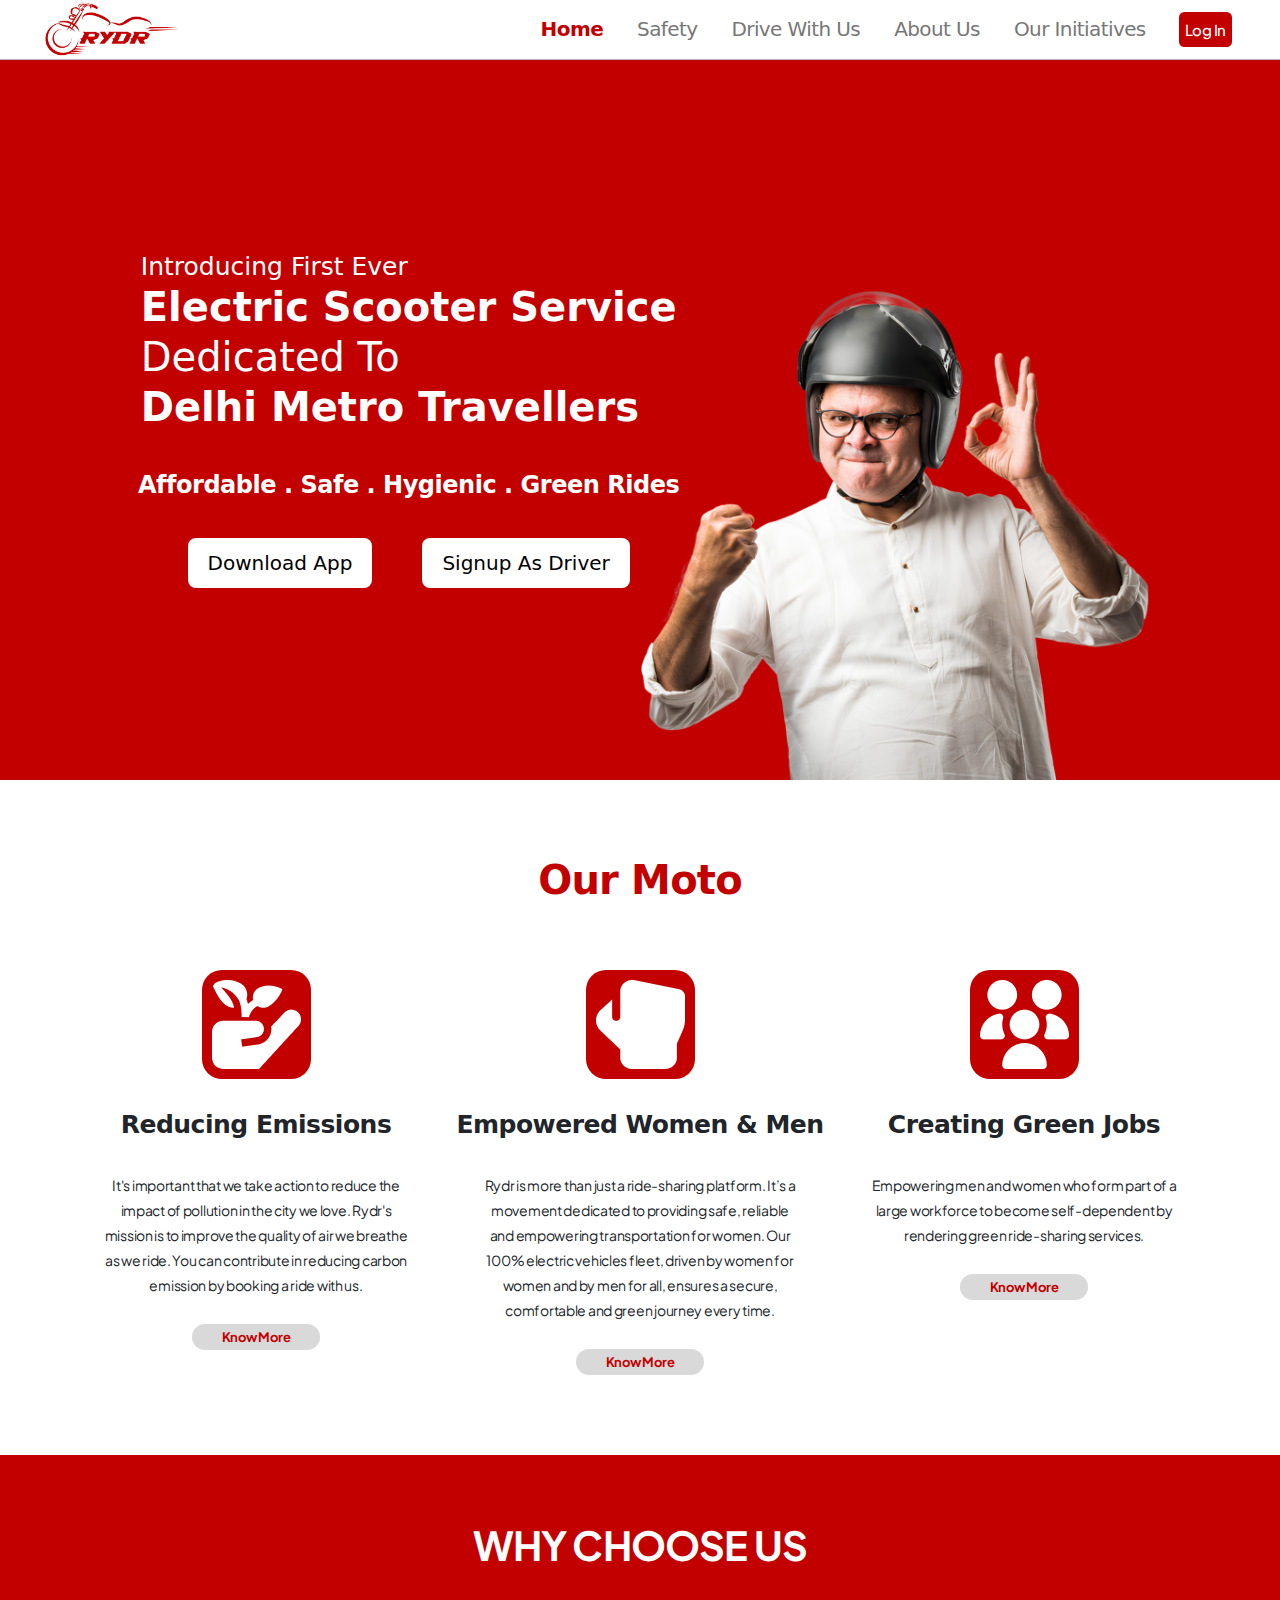
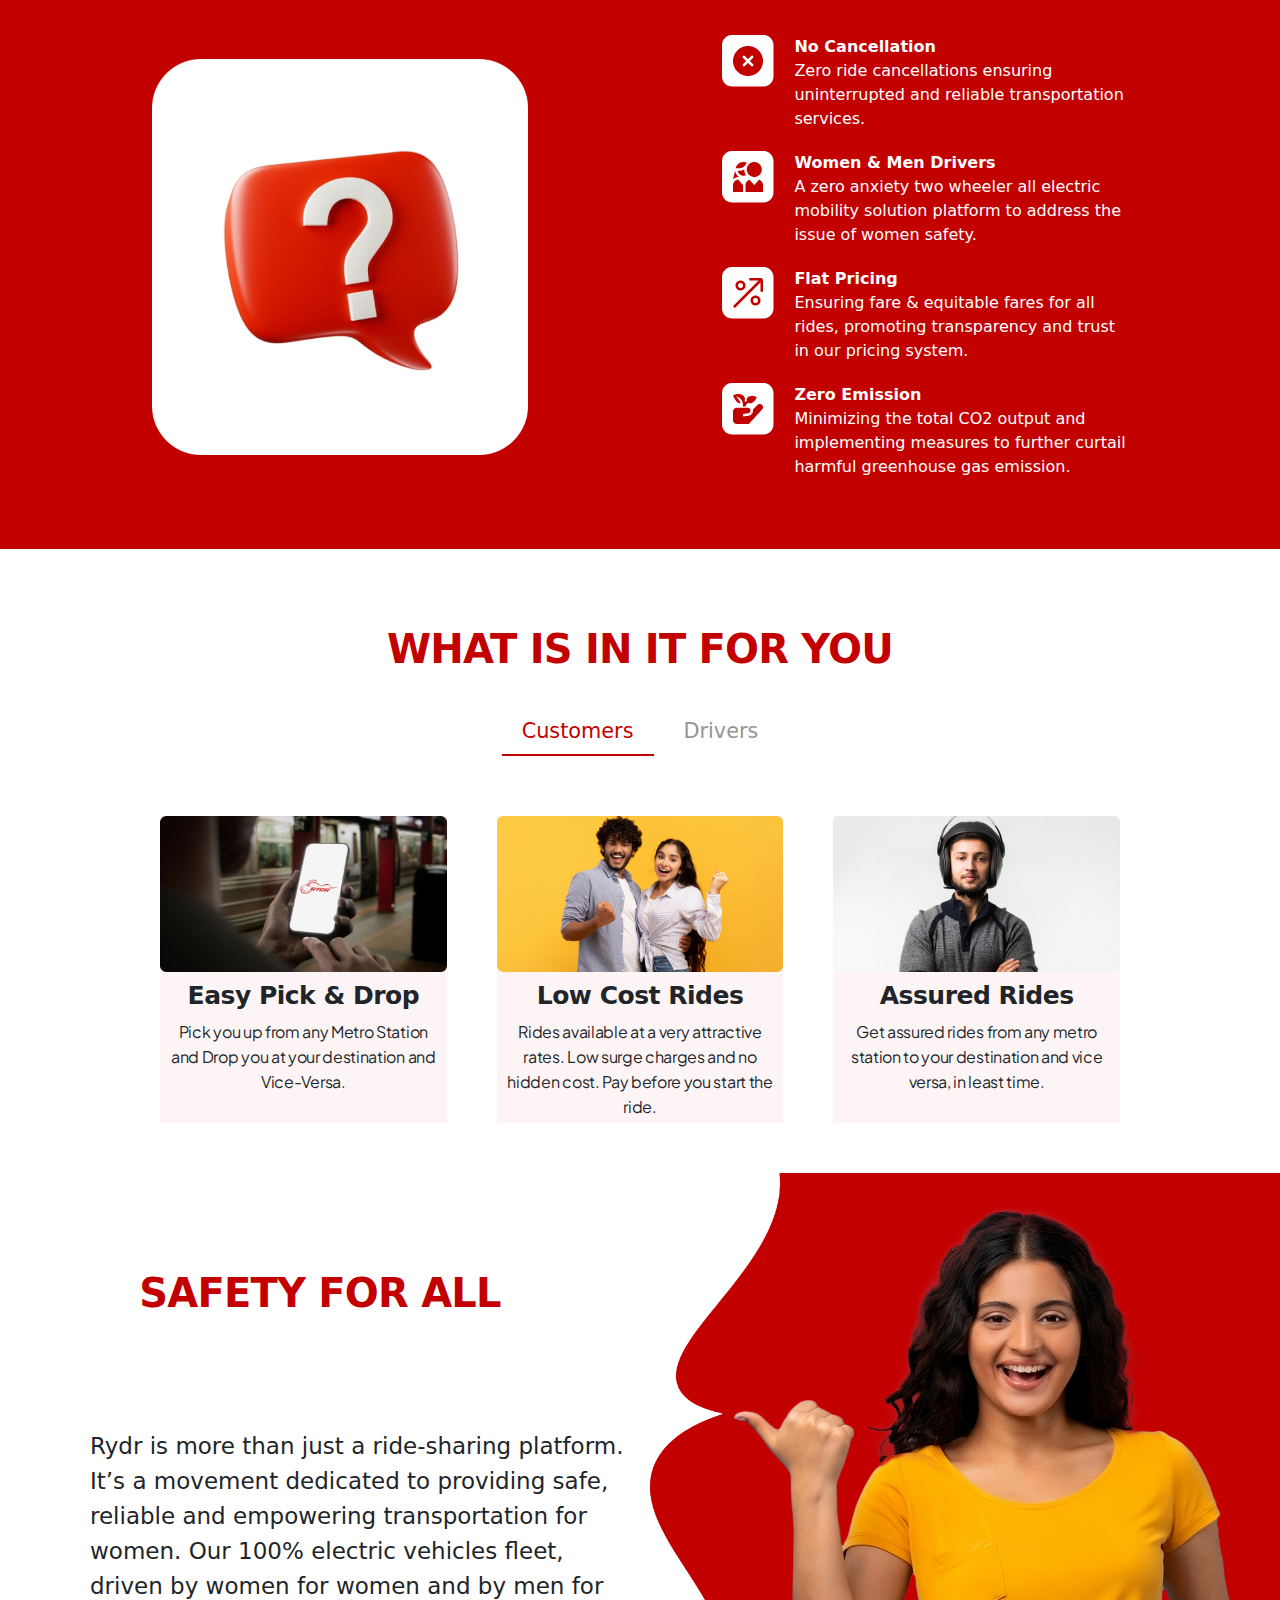
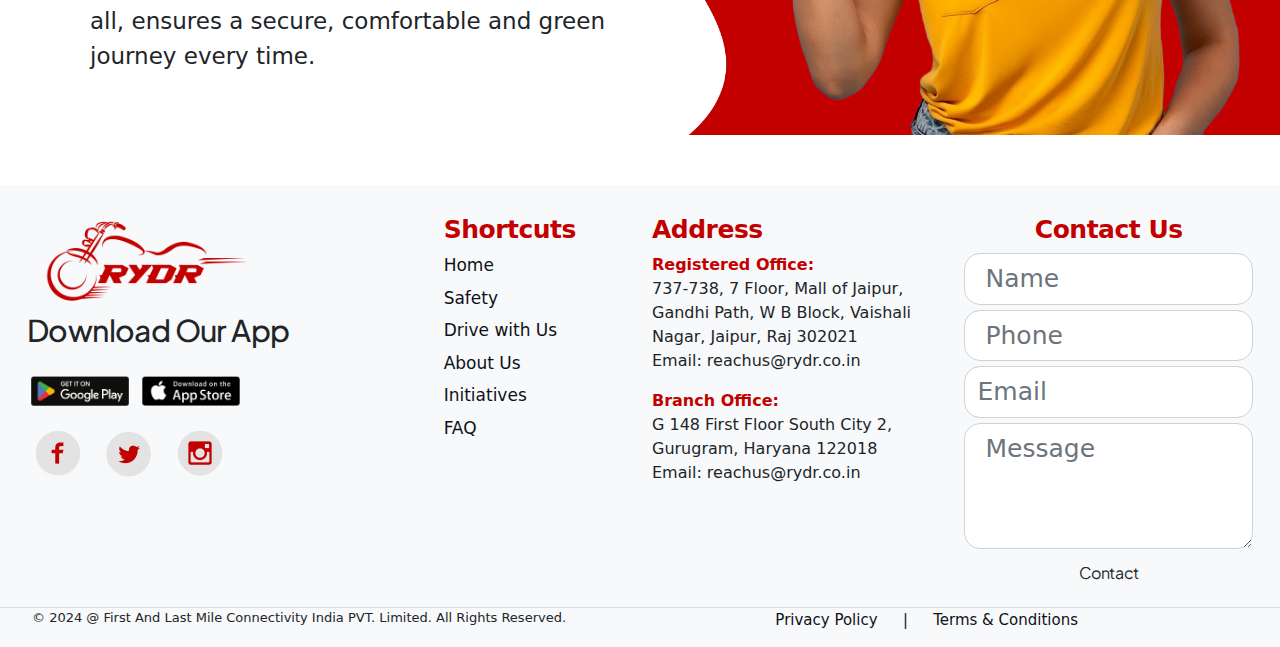
==== commit ce872819: "All The Flow Of Registration And Updated Bootstrap" ====
--- a/index.html
+++ b/index.html
@@ -560,6 +560,43 @@
     <script async src="https://www.googletagmanager.com/gtag/js?id=UA-23581568-13"></script>
     <script src="JS/CustAndDriver.js"></script>
 
+    <script>
+        window.addEventListener('DOMContentLoaded', function () {
+            var token = localStorage.getItem('accessToken')
+            var cityName = localStorage.getItem('cityName')
+            var vehicle = localStorage.getItem('vehicleType')
+            let htmlPage = ''
+            var buttonName = ''
+            if (token && token.length > 0 && cityName && cityName.length > 0 && vehicle && vehicle.length > 0) {
+                // window.location.href = 'registration.html'
+                htmlPage = 'registration.html'
+            }
+            else if (token && token.length > 0 && !cityName) {
+                // window.location.href = 'SelectCities.html'
+                htmlPage = 'SelectCities.html'
+            }
+            else if (token && token.length > 0 && !vehicle) {
+                // window.location.href = 'SelectVehicle.html'
+                htmlPage = 'SelectVehicle.html'
+            }
+            else if (!token) {
+                // window.location.href = 'login.html'
+                htmlPage = 'login.html'
+            }
+            if (token) {
+                buttonName = `<a href="${htmlPage}">
+                                    <div class="log-in">Continue</div>
+                                </a>`
+
+            } else {
+                buttonName = `<a href="login.html">
+                                    <div class="log-in">Log In</div>
+                                </a>`
+            }
+            document.getElementById('loginButton').innerHTML = buttonName
+        })
+    </script>
+
 </body>
 
 </html>--- a/Styles/classy-nav.css
+++ b/Styles/classy-nav.css
@@ -73,7 +73,7 @@
 
 .classy-navbar {
   width: 100%;
-  height: 80px;
+  height: 60px;
   padding: 0.5em 2em;
   display: -webkit-box;
   display: -ms-flexbox;
@@ -82,6 +82,7 @@
   -ms-flex-align: center;
   -ms-grid-row-align: center;
   align-items: center;
+  border-bottom: 1px solid rgb(179, 177, 177);
 }
 
 .classy-navbar .nav-brand {
--- a/Styles/style.css
+++ b/Styles/style.css
@@ -110,7 +110,7 @@
     }
 }
 
-@media (max-width: 970px) {
+@media (max-width: 991px) {
     .home-parent {
         gap: 10px;
         flex-direction: column !important;
@@ -133,7 +133,7 @@
 
 .classy-nav-container .classy-navbar .classynav ul li a:focus,
 .classy-nav-container .classy-navbar .classynav ul li a:hover {
-    font-size: 23px !important;
+    font-size: 19px !important;
     color: #383838;
     font-weight: 600;
 }
@@ -228,9 +228,9 @@
     justify-content: flex-start;
     align-items: center;
     background-color: #c30000;
-    padding: 280px 50px;
-    margin-top: 80px;
-    height: 60vh;
+    padding: 300px 50px;
+    margin-top: 60px;
+    height: 80vh;
 }
 
 .home-text {
@@ -361,7 +361,7 @@
 }
 
 .points img {
-    /* max-width: min-content; */
+    max-width: min-content;
     width: 70px;
 }
 
@@ -435,7 +435,7 @@
 
 .why-img {
     /* height: 50vh; */
-width: 80%;
+    width: 80%;
 }
 
 .why-choose-section p {
@@ -492,7 +492,7 @@
     line-height: 30px;
     letter-spacing: -0.02em;
     text-align: left;
-    margin:5px;
+    margin: 5px;
 }
 
 .card-text {
@@ -937,4 +937,346 @@
     margin: 5px 0;
     font-weight: 600;
     font-size: 1.3rem;
+}
+
+
+
+/* New Sections CSS  */
+
+
+/* Registraion  */
+
+.registraion-top {
+    background-image:
+        linear-gradient(90deg, rgb(194, 13, 13) 10%, rgba(194, 13, 13) 30%, rgba(138, 130, 130, 0) 50%),
+        url("../Images/registerBanner.png") !important;
+    background-color: transparent;
+    background-blend-mode: normal;
+    background-size: contain;
+    background-repeat: no-repeat;
+    background-position: right;
+    background-position: right center;
+}
+
+
+#profile-form {
+    border-radius: 10px;
+    padding: 20px;
+    margin: 20px;
+    background-color: #f8f9fa;
+    box-shadow: 0 0 10px rgba(0, 0, 0, 0.1);
+}
+
+.circle-profile-icon {
+    position: relative;
+
+    width: 90px;
+    height: 90px;
+    overflow: hidden;
+    border-radius: 50%;
+    border: 2px solid #ccc;
+}
+
+.circle-profile-icon input[type=file] {
+    display: none;
+}
+
+.circle-profile-icon label {
+    display: block;
+    width: 100%;
+    height: 100%;
+    cursor: pointer;
+    text-align: center;
+    position: absolute;
+    top: 0;
+    left: 0;
+}
+
+.circle-profile-icon img {
+    width: 100%;
+    height: 100%;
+    object-fit: cover;
+    border-radius: 50%;
+}
+
+.circle-profile-icon span {
+    position: absolute;
+    bottom: 10px;
+    left: 50%;
+    transform: translateX(-50%);
+    font-size: 14px;
+    color: #333;
+    background-color: #fff;
+    padding: 5px 10px;
+    border-radius: 5px;
+    cursor: pointer;
+}
+
+
+.accordion-item {
+    margin-top: 10px;
+    box-shadow: 4px 4px #afa9a9;
+    border-radius: 8px;
+}
+
+/* .accordion:active{
+    background-color: #f5bdbd !important;
+  } */
+
+.accordion-button:not(.collapsed) {
+    background-color: #f9e5e5 !important;
+    color: #303030 !important;
+}
+
+.accordion-button:focus {
+    box-shadow: 0 0 0 0.10rem rgba(255, 238, 238, 0.993) !important;
+}
+
+.accordion-content {
+    display: none;
+    flex-direction: column;
+    margin-top: 10px;
+    background-color: transparent;
+    border-radius: 5px;
+    /* box-shadow: 0 4px 8px rgba(0, 0, 0, 0.1); */
+    padding: 10px;
+}
+
+.accordion-content img {
+    width: 35px;
+    height: 35px;
+    margin: 5px 0;
+}
+
+.accordion-content a {
+    /* padding: 5px; */
+    text-align: center;
+    text-decoration: none;
+    color: black;
+    /* border-top: 1px solid #f1f1f1; */
+    font-size: 14px;
+}
+
+.accordion-content a:hover {
+    background-color: #f1f1f1;
+}
+
+.accordion-content a:first-child {
+    border-top: none;
+}
+
+.accordion {
+    width: 70%;
+    z-index: 100;
+}
+
+.accordion-button {
+    font-size: 1.5rem !important;
+    font-weight: 500;
+}
+
+
+
+.reg-but {
+    background-color: #C30000;
+    color: white;
+    padding: 10px;
+    font-size: 25px;
+    border-radius: 20px;
+    border: 1px solid white;
+}
+
+.reg-but:hover {
+    background-color: white;
+    color: #C30000;
+    border: 1px solid #C30000;
+}
+
+
+.next-btn {
+    background-color: #C30000;
+    color: white;
+    border-radius: 5px;
+    border: 1px solid white;
+    padding: 5px 10px;
+    font-size: 22px;
+}
+
+.next-btn:hover {
+    background-color: white;
+    color: #C30000;
+    border: 1px solid #C30000;
+}
+
+.col-form-label {
+    font-size: 22px !important;
+    font-weight: 600 !important;
+}
+
+.form-control {
+    display: block;
+    width: 100%;
+    padding: .375rem .75rem;
+    font-size: 25px !important;
+    font-weight: 400;
+    line-height: 1.6;
+    color: #000000;
+    background-color: #efefef;
+    background-clip: padding-box;
+    border: 1px solid #ced4da;
+    -webkit-appearance: none;
+    -moz-appearance: none;
+    appearance: none;
+    border-radius: 1rem !important;
+    transition: border-color .15s ease-in-out, box-shadow .15s ease-in-out;
+}
+
+.form-select {
+    width: 50% !important;
+    font-size: 1.2rem !important;
+}
+
+.log-sec {
+    display: flex;
+    justify-content: center;
+
+
+}
+
+.login-div {
+    border-radius: 20px;
+    border: 1px solid #c30000;
+    margin: 150px 0px;
+    display: flex;
+    flex-direction: column;
+    justify-content: center;
+    align-items: center;
+    width: 40%;
+    padding: 50px 0px;
+}
+
+.login-logo {
+    display: flex;
+    justify-content: center;
+}
+
+.login-logo img {
+    width: 50%;
+}
+
+.input-sec {
+    display: flex;
+    flex-direction: column;
+    justify-content: center;
+    align-items: center;
+    margin-top: 40px;
+}
+
+/* Hide the arrow buttons in WebKit browsers (Chrome, Safari, Edge) */
+#mobilenumber::-webkit-outer-spin-button,
+#mobilenumber::-webkit-inner-spin-button {
+    -webkit-appearance: none;
+    margin: 0;
+}
+
+/* Prevent the input from appearing as a number input in WebKit browsers */
+#mobilenumber[type="number"] {
+    -moz-appearance: textfield;
+}
+
+/* Hide the arrow buttons in Firefox */
+#mobilenumber[type="number"] {
+    -moz-appearance: textfield;
+}
+
+
+#bike img {
+    width: 20%;
+}
+
+.vehicle-list ul li {
+    border: 1px solid gray;
+    border-radius: 20px;
+    margin-top: 0.4rem;
+    cursor: pointer;
+}
+
+.vehicle-list ul li.active {
+    border: 1px solid rgb(255, 0, 0);
+    border-radius: 20px;
+    margin-top: 0.4rem;
+    cursor: pointer;
+}
+
+.vehicle-heading {
+    padding: 5px;
+    font-size: 1rem;
+}
+
+
+.vehicle_img {
+    width: 30%;
+    padding: 5px 0px;
+}
+
+#vl_continue {
+    background-color: #555;
+    color: white;
+    padding: 10px;
+    font-size: 25px;
+    border-radius: 20px;
+    border: 1px solid white;
+}
+
+.square-input {
+    display: block;
+    height: 100px;
+    border: 1px solid #ccc;
+    margin-bottom: 10px;
+    object-fit: cover;
+    display: block;
+    width: 150px;
+    padding: .375rem .75rem;
+    font-size: 1rem;
+    font-weight: 400;
+    line-height: 1.5;
+    color: #212529;
+    background-color: #dad7d7;
+    background-clip: padding-box;
+    border: 1px solid #ced4da;
+    border-radius: 10px;
+    -webkit-appearance: none;
+    -moz-appearance: none;
+    appearance: none;
+    border-radius: .25rem;
+    transition: border-color .15s ease-in-out, box-shadow .15s ease-in-out;
+}
+
+.photo-input {
+    display: flex;
+    flex-wrap: wrap;
+    justify-content: space-around;
+    gap: 10px;
+}
+
+.front-choose,
+.back-choose {
+    display: flex;
+    flex-direction: column;
+    align-items: center;
+}
+
+input::file-selector-button {
+    display: none;
+}
+
+.remark {
+    text-align: center;
+    font-style: italic;
+    color: #c30000;
+    font-size: 0.8rem;
+    padding-left: 20px;
+    position: relative;
+    bottom: 10px;
+
 }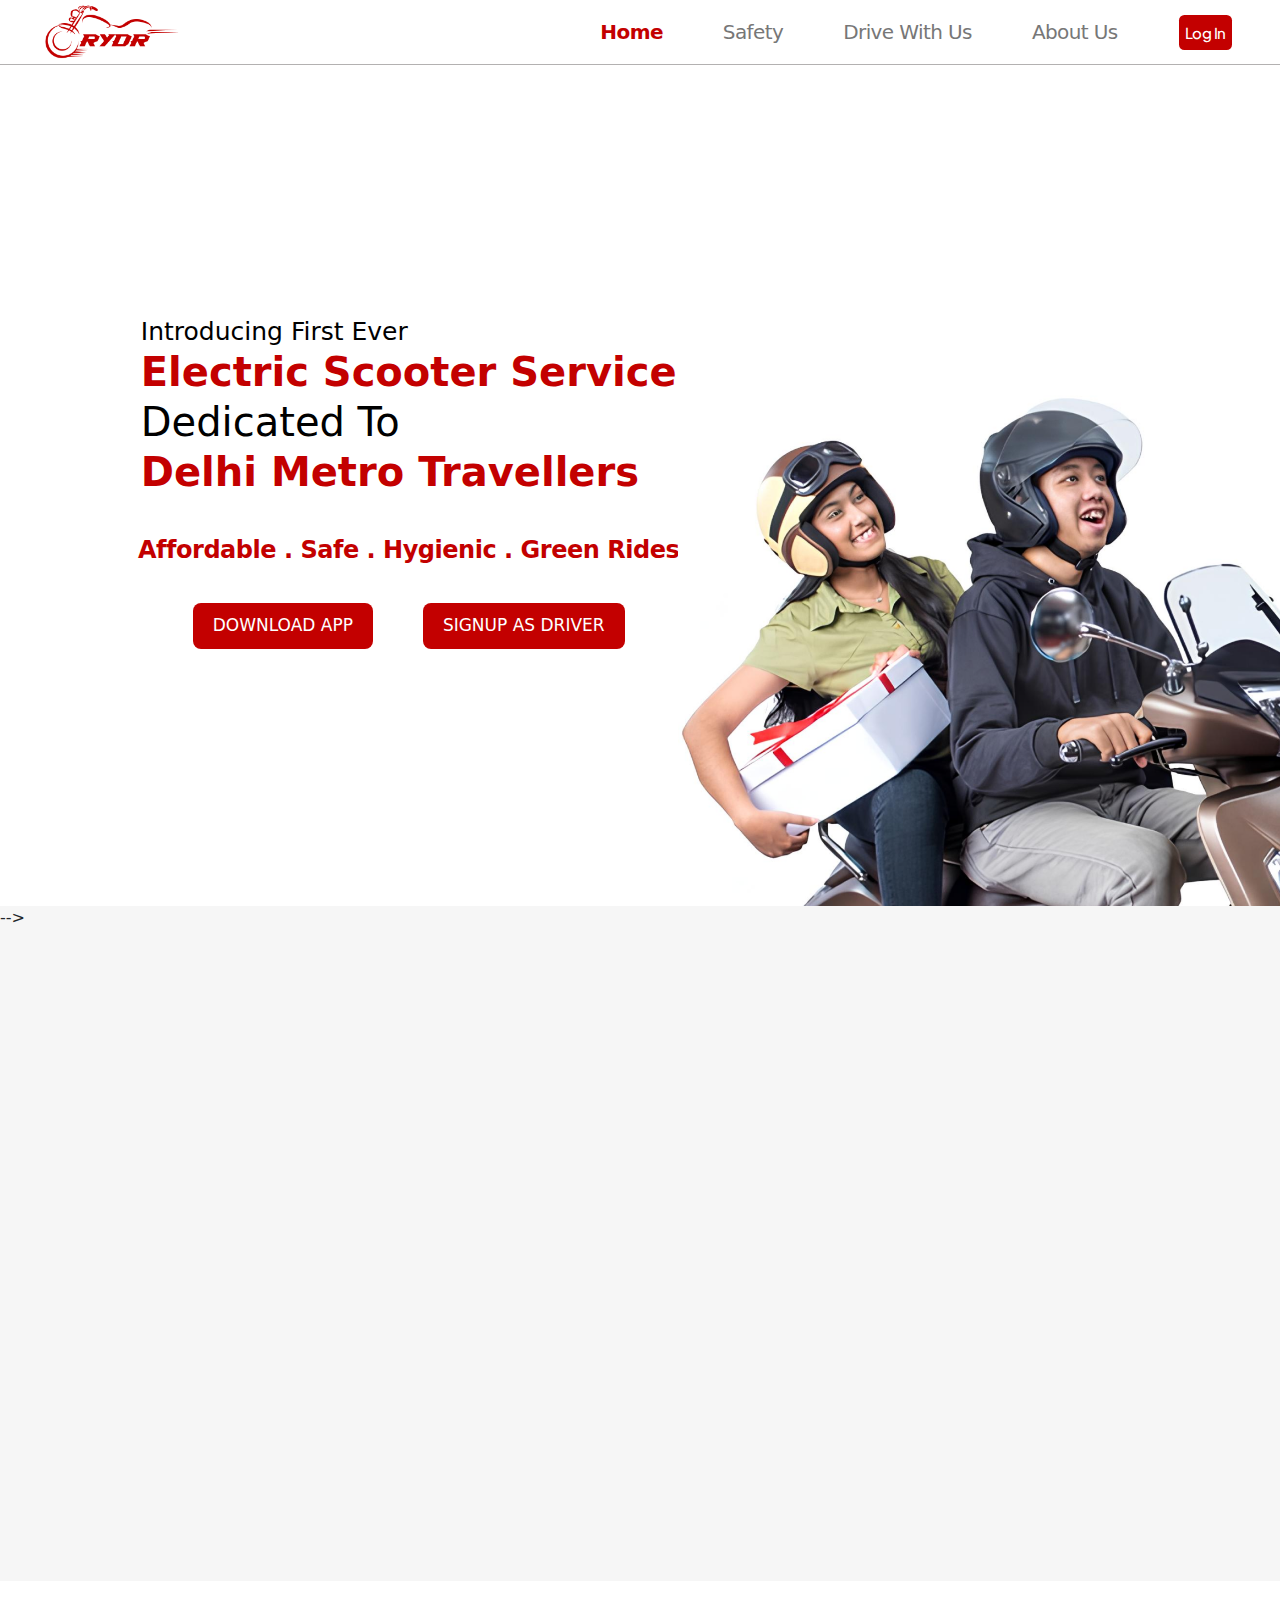
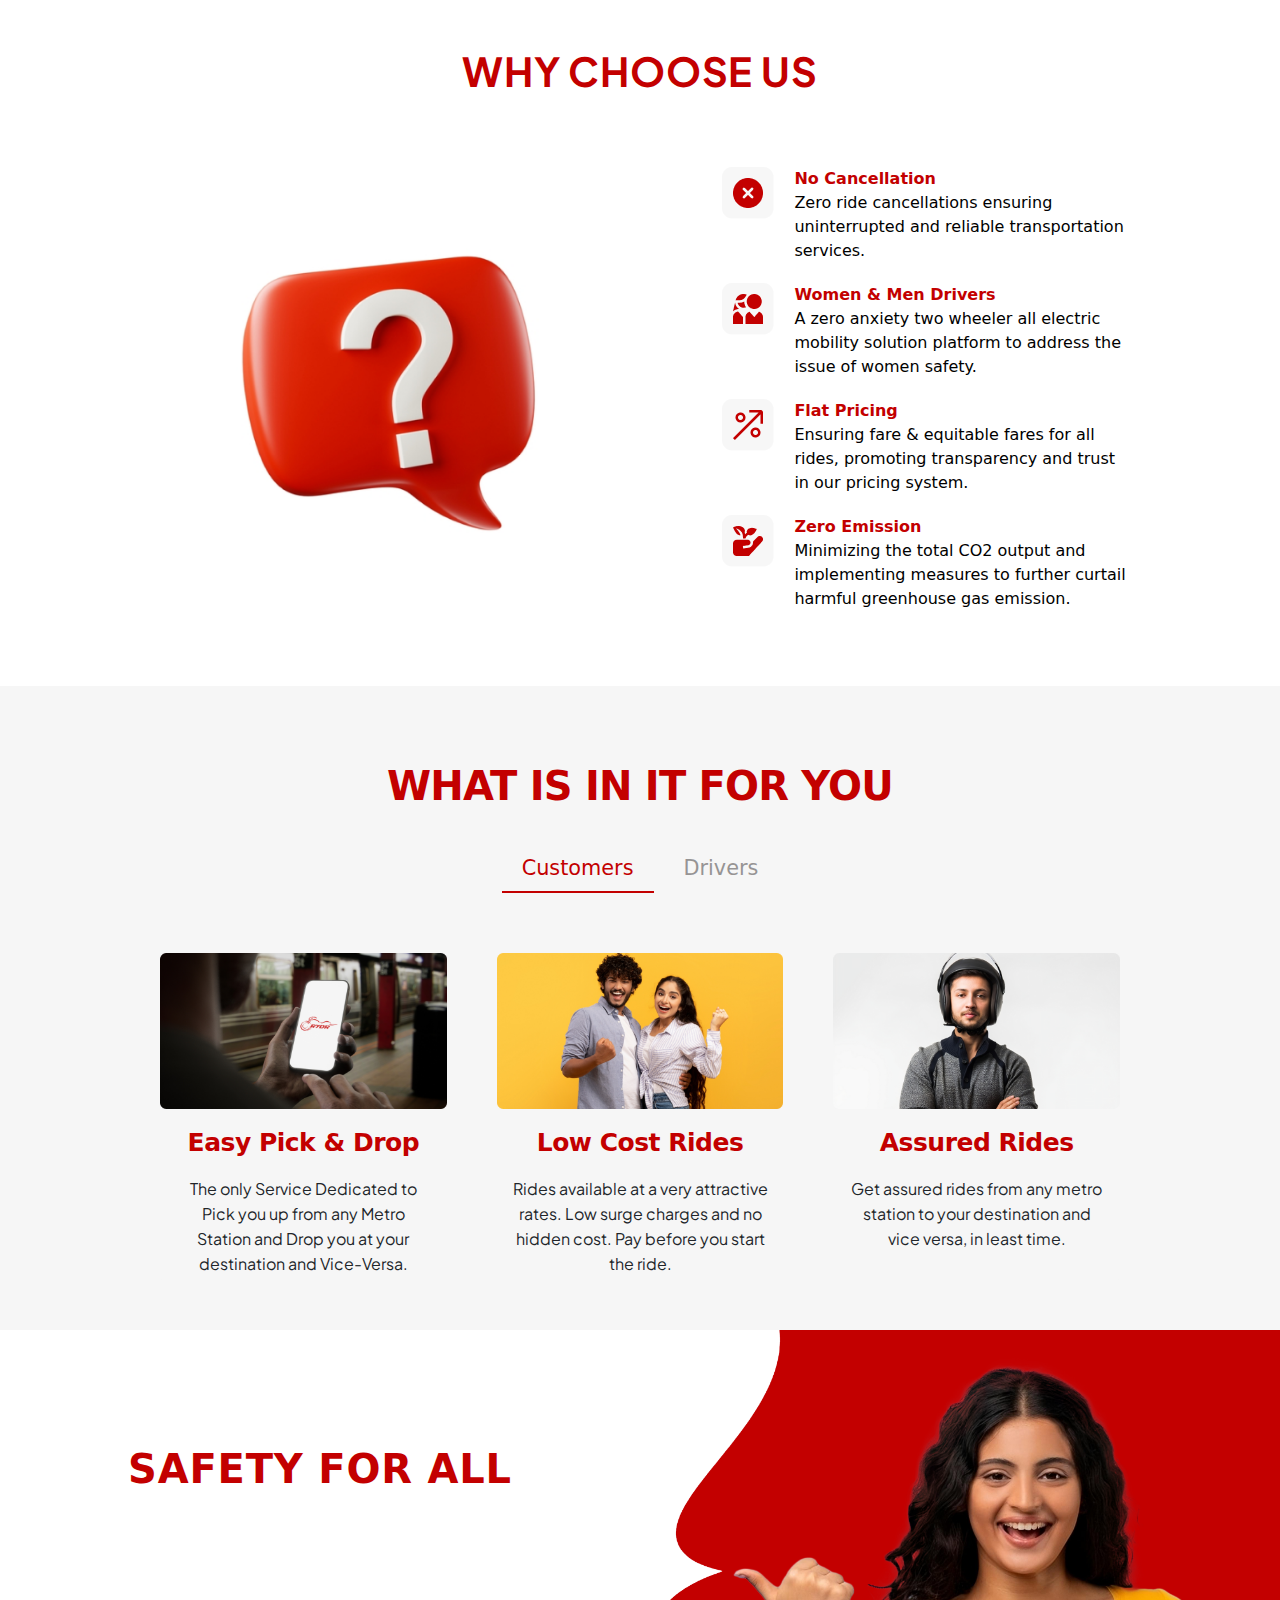
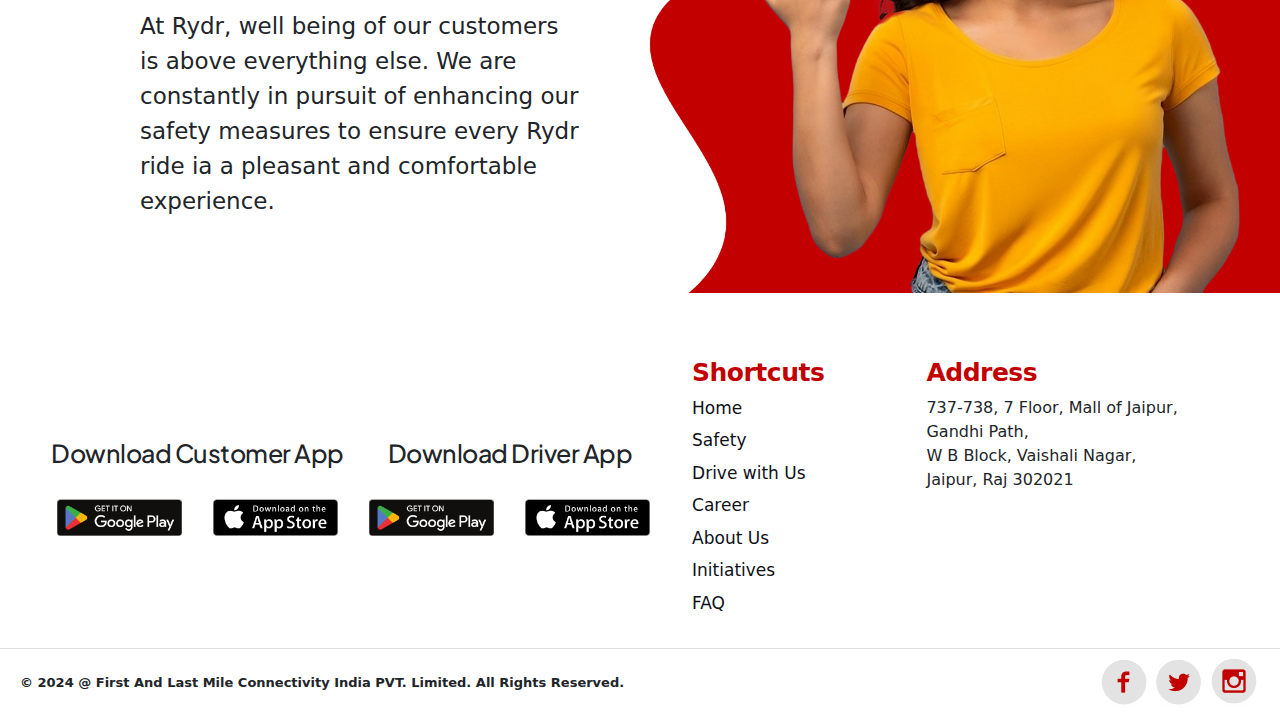
==== commit 90ddb06a: "Final RYDR" ====
--- a/index.html
+++ b/index.html
@@ -17,7 +17,7 @@
     <link rel="stylesheet" href="assets/css/bootstrap.min.css">
 
     <!-- RESPONSIVE CSS  -->
-    <!-- <link rel="stylesheet" href="animation.css"> -->
+    <link rel="stylesheet" href="animation.css">
     <link rel="stylesheet" href="Styles/Responsive/XL.css">
     <link rel="stylesheet" href="Styles/Responsive/L.css">
     <link rel="stylesheet" href="Styles/Responsive/M.css">
@@ -104,18 +104,17 @@
                                                     with us</a></li>
                                             <li class="text-decoration-none nav-items"><a href="about_us.html">About
                                                     Us</a></li>
-                                            <li class="text-decoration-none nav-items"><a href="initiatives.html">Our
-                                                    Initiatives</a></li>
+                                            <!-- <li class="text-decoration-none nav-items"><a href="initiatives.html">Our
+                                                    Initiatives</a></li> -->
                                         </ul>
                                     </div>
-
                                     <!-- <div>|</div> -->
 
-                                    <div class="login-register-btn mx-3" data-toggle="modal"
+                                    <div class="login-register-btn mx-3" data-toggle="modal" id="loginButton"
                                         data-target="#customer-login">
-                                        <a href="login.html">
+                                        <!-- <a href="login.html">
                                             <div class="log-in">Log In</div>
-                                        </a>
+                                        </a> -->
                                     </div>
                                 </div>
                             </div>
@@ -140,24 +139,27 @@
                         </div>
                         <div class="rydr-btn">
                             <div class="btn-1 ">
-                                <a href=""> <button class="btn-sec ">Download App</button></a>
-                            </div>
-                            <div class="btn-2 ">
-                                <a href=""> <button class="btn-sec ">Signup As Driver</button></a>
-                            </div>
+                                <a
+                                    href="https://play.google.com/store/apps/details?id=com.rapido.passenger&hl=en&pli=1">
+                                    <button class="btn-sec ">DOWNLOAD APP</button></a>
+                            </div>
+                            <div class="btn-1" id="signup-driver">
+                                <a href="login.html"> <button class="btn-sec">SignUp as Driver</button></a>
+                            </div>
+
                         </div>
                     </div>
                     <div class="title-img">
-                        <img src="Images/Title-img.png" alt="">
+                        <img src="Images/new_home.png" alt="">
                     </div>
                 </div>
 
-                <!-- <div id="rydr-brand">RYDR</div>
+                <div id="rydr-brand">RYDR</div>
                 <div id="slogan" class="slogan">Seamless Last Mile Rides for Delhi Metro Commuters</div> -->
 
 
-                <!-- <section class="d-flex justify-content-center align-items-center nextSection" id="nextSection1"> -->
-                <section class="d-flex justify-content-center align-items-center">
+                <section class="d-flex justify-content-center align-items-center nextSection" id="nextSection1">
+                    <!-- <section class="d-flex justify-content-center align-items-center"> -->
                     <div class=" moto-section d-flex justify-content-center align-items-center flex-column ">
 
                         <div>
@@ -166,7 +168,11 @@
 
                         <div class="motos ">
                             <div class="  moto-part">
-                                <div class=""><img class="moto-img" src="Images/Reducing.png" alt=""></div>
+                                <div class="d-flex">
+                                    <img class="moto-img" src="Images/Reducing.png" alt="">
+                                    <!-- <img class="curve" src="Images/curve_2.png" alt=""> -->
+                                    <img class="curve-1" src="Images/vector_curve.png" alt="">
+                                </div>
                                 <div class="mt-3 moto-head">
                                     <h2 class="under-sub-heading">Reducing Emissions</h2>
                                 </div>
@@ -178,12 +184,16 @@
                                         contribute in reducing carbon emission by booking a ride with us.</p>
                                 </div>
                                 <div>
-                                    <button class="know-more">Know More</button>
+                                    <!-- <button class="know-more">Know More</button> -->
                                 </div>
                             </div>
 
                             <div class=" moto-part">
-                                <div><img class="moto-img" src="Images/empowered.png" alt=""></div>
+                                <div class="d-flex">
+                                    <img class="moto-img" src="Images/empowered.png" alt="">
+                                    <!-- <img class="curve-2" src="Images/curve_2.png" alt=""> -->
+                                    <img class="curve-2" src="Images/vector_curve.png" alt="">
+                                </div>
                                 <div class="mt-3 moto-head">
                                     <h2 class="under-sub-heading">Empowered Women & Men</h2>
                                 </div>
@@ -195,7 +205,7 @@
                                         comfortable and green journey every time.</p>
                                 </div>
                                 <div>
-                                    <button class="know-more">Know More</button>
+                                    <!-- <button class="know-more">Know More</button> -->
                                 </div>
                             </div>
 
@@ -210,7 +220,7 @@
                                         by rendering green ride-sharing services.</p>
                                 </div>
                                 <div>
-                                    <button class="know-more">Know More</button>
+                                    <!-- <button class="know-more">Know More</button> -->
                                 </div>
                             </div>
                         </div>
@@ -268,7 +278,7 @@
                 <section class="why-choose-section section-margin">
 
                     <div>
-                        <h2 class="why-choose-heading">WHY CHOOSE US</h2>
+                        <h2 class="why-choose-heading ">WHY CHOOSE US</h2>
                     </div>
 
                     <div class=" why-choose-content">
@@ -279,7 +289,7 @@
                         <div class=" why-choose-div">
                             <div class="points">
                                 <div>
-                                    <img src="Images/no-cancellation.png" alt="">
+                                    <img src="Images/Choose_1.png" alt="">
                                 </div>
                                 <div class=" points-desc">
                                     <p><strong>No Cancellation</strong></p>
@@ -291,7 +301,8 @@
 
                             <div class="points">
                                 <div>
-                                    <img src="Images/women.png" alt="">
+                                    <img src="Images/Choose_2.png" alt="">
+
                                 </div>
                                 <div class="points-desc">
                                     <p><strong>Women & Men Drivers </strong></p>
@@ -303,7 +314,7 @@
 
                             <div class="points">
                                 <div>
-                                    <img src="Images/flat.png" alt="">
+                                    <img src="Images/Choose_3.png" alt="">
                                 </div>
                                 <div class=" points-desc">
                                     <p><strong>Flat Pricing </strong></p>
@@ -314,7 +325,7 @@
 
                             <div class="points">
                                 <div>
-                                    <img src="Images/zero.png" alt="">
+                                    <img src="Images/choose_4.png" alt="">
                                 </div>
                                 <div class=" points-desc">
                                     <p><strong>Zero Emission</strong></p>
@@ -350,7 +361,8 @@
                                         <div
                                             class="card-body d-flex justify-content-start align-items-center flex-column">
                                             <h5 class="card-title">Easy Pick & Drop</h5>
-                                            <p class="card-text">Pick you up from any Metro Station and Drop you at your
+                                            <p class="card-text">The only Service Dedicated to Pick you up from any
+                                                Metro Station and Drop you at your
                                                 destination and Vice-Versa.</p>
                                         </div>
                                     </div>
@@ -380,34 +392,43 @@
                                     <div class="card d-flex justify-content-center align-items-center flex-column">
                                         <img class="card-img-top" src="Images/Easy-pick.png" alt="Card image cap">
                                         <div class="card-body d-flex justify-content-start  flex-column">
-                                            <h5 class="card-title">Easy Pick & Drop</h5>
-                                            <p class="card-text">Pick you up from any Metro Station and Drop you at your
-                                                destination and Vice-Versa.</p>
+                                            <h5 class="card-title">FlexDrive & MaxProfit</h5>
+                                            <p class="card-text">Make money on your
+                                                chosen schedule with
+                                                rides or deliveries or
+                                                both. You can use your
+                                                own vehicle or choose a
+                                                rental through Rydr.</p>
                                         </div>
                                     </div>
                                     <div class="card d-flex justify-content-center align-items-center flex-column">
                                         <img class="card-img-top" src="Images/low-cost.png" alt="Card image cap">
                                         <div class="card-body d-flex justify-content-start flex-column">
-                                            <h5 class="card-title">Low Cost Rides</h5>
-                                            <p class="card-text">Rides available at a very attractive rates. Low surge
-                                                charges and no hidden cost. Pay before you start the ride.</p>
+                                            <h5 class="card-title">Fast and On Time Payments</h5>
+                                            <p class="card-text">Get Weekly Payments
+                                                directly in your bank
+                                                accounts.</p>
                                         </div>
                                     </div>
                                     <div class="card d-flex justify-content-center align-items-center flex-column">
                                         <img class="card-img-top" src="Images/assured.png" alt="Card image cap">
                                         <div class="card-body d-flex justify-content-start  flex-column">
-                                            <h5 class="card-title">Assured Rides</h5>
-                                            <p class="card-text">Get assured rides from any metro station to your
-                                                destination and vice versa, in least time.</p>
+                                            <h5 class="card-title">24/7 Support Available</h5>
+                                            <p class="card-text">You can reach us
+                                                anytime for any
+                                                support necessary.</p>
                                         </div>
                                     </div>
                                     <div class="card d-flex justify-content-center align-items-center flex-column">
                                         <img class="card-img-top" src="Images/assured.png" alt="Card image cap">
                                         <div class="card-body d-flex justify-content-start  flex-column">
-                                            <h5 class="card-title">Safe rides</h5>
-                                            <p class="card-text">Experience safe and secure rides with our verified
-                                                drivers and safety measures in
-                                                place.</p>
+                                            <h5 class="card-title">Insured Rides And Coverage</h5>
+                                            <p class="card-text">All rides are insured.
+                                                Accidental coverage
+                                                and medical benefits
+                                                covered up to Rs ___
+                                                Lakh for Driver &
+                                                family.</p>
                                         </div>
                                     </div>
                                 </div>
@@ -421,16 +442,16 @@
                     <div class="safety-section ">
                         <div class="safety-content  col-lg-6 col-md-6 ">
 
-                            <h2 class="sub-heading mt-4">SAFETY FOR ALL</h2>
-
-                            <p class="safety-text">Rydr is more than just a ride-sharing platform. It’s a movement
-                                dedicated to providing
-                                safe,
-                                reliable and empowering transportation for women. Our 100% electric vehicles fleet,
-                                driven
-                                by women for women and by men for all, ensures a secure, comfortable and green journey
-                                every
-                                time.</p>
+                            <h2 class="sub-heading mt-3">SAFETY FOR ALL</h2>
+
+                            <p class="safety-text">At Rydr, well being of our customers is above
+
+                                everything else. We are constantly in pursuit of
+
+                                enhancing our safety measures to ensure every
+                                Rydr
+
+                                ride ia a pleasant and comfortable experience.</p>
 
                         </div>
 
@@ -450,16 +471,13 @@
             </main>
         </section>
 
-        <footer class="footer">
+        <footer class="">
             <div class="">
-                <div class="row footer-section">
-
-                    <div class="col-lg-4 col-md-4 col-6">
-                        <div class="footer-logo">
-                            <img src="Images/new-logo.png" alt="Logo">
-                        </div>
+                <div class="footer-section">
+
+                    <div class="col-lg-6 col-md-6 col-12 d-flex flex-row justify-content-around footer-apps">
                         <div class="download-app">
-                            <p>Download Our App</p>
+                            <p>Download Customer App</p>
                             <div class="app-links">
                                 <a href="playstore-link"><img src="Images/Google_Play_Store_badge_EN.svg.png"
                                         alt="Play Store"></a>
@@ -467,74 +485,59 @@
                                         alt="Apple Store"></a>
                             </div>
                         </div>
-                        <div class="social-links mt-3">
-                            <a href="facebook-link"><img src="Images/Facebook.png" alt=""></a>
-                            <a href="twitter-link"><img src="Images/Twitter.png" alt=""></a>
-                            <a href="instagram-link"><img src="Images/Instagram.png" alt=""></a>
-                        </div>
-                    </div>
-
-
-                    <div class="col-lg-2 col-md-2 col-6">
+                        <div class="download-app">
+                            <p>Download Driver App</p>
+                            <div class="app-links">
+                                <a href="playstore-link"><img src="Images/Google_Play_Store_badge_EN.svg.png"
+                                        alt="Play Store"></a>
+                                <a href="applestore-link"><img src="Images/App_Store_Badge.svg (2).png"
+                                        alt="Apple Store"></a>
+                            </div>
+                        </div>
+
+                    </div>
+
+
+                    <div class="col-lg-2 col-md-2 col-6 shortcuts">
                         <h5 class="footer-heading">Shortcuts</h5>
-                        <ul class="list-unstyled">
+                        <div class="list-unstyled">
                             <li><a class="direct-links" href="index.html">Home</a></li>
                             <li><a class="direct-links" href="safety.html">Safety</a></li>
                             <li><a class="direct-links" href="drive_with_us.html">Drive with Us</a></li>
-
+                            <li><a class="direct-links" href="about_us.html">Career</a></li>
                             <li><a class="direct-links" href="about_us.html">About Us</a></li>
                             <li><a class="direct-links" href="initiatives.html">Initiatives</a></li>
                             <li><a class="direct-links" href="faq.html">FAQ</a></li>
-                        </ul>
-                    </div>
-
+                        </div>
+                    </div>
                     <div class="col-lg-3 col-md-3 add-sec col-6">
                         <h5 class="footer-heading">Address</h5>
 
                         <div class="add-div">
-                            <p><strong class="add">Registered Office:</strong><br>
-                                737-738, 7 Floor, Mall of Jaipur, Gandhi Path, W B Block, Vaishali Nagar,
-                                Jaipur, Raj 302021
-                                <br>
-                                Email: reachus@rydr.co.in<br>
+                            737-738, 7 Floor, Mall of Jaipur, Gandhi Path,
+                            <br> W B Block, Vaishali Nagar,
+                            <br> Jaipur, Raj 302021
+
                             </p>
-                            <p><strong class="add">Branch Office:</strong><br>
-                                G 148 First Floor South City 2, Gurugram, Haryana 122018 <br>
-                                Email: reachus@rydr.co.in</p>
-                        </div>
-
-                    </div>
-
-
-                    <div class="col-lg-3 col-md-3 col-6 d-flex  flex-column align-item-center contact-sec">
-                        <div>
-                            <h5 class="footer-heading">Contact Us</h5>
-                        </div>
-                        <div>
-                            <form class="contact-form contact-div">
-                                <input type="text" class="form-control" placeholder=" Name" id="connect-name" required>
-                                <input type="number" class="form-control" placeholder=" Phone" required name=""
-                                    id="connect-phone">
-                                <input type="email" class="form-control" placeholder="Email" id="connect-email"
-                                    required>
-                                <textarea class="form-control" rows="3" placeholder=" Message" id="connect-message"
-                                    required></textarea>
-                                <button type="submit" class="btn log-in contact-btn"
-                                    id="contact-submit">Contact</button>
-                            </form>
-                        </div>
-                    </div>
+                        </div>
+
+
+                    </div>
+
+
+
                 </div>
-                <div class="footer-bottom row">
-
-                    <div class="col-lg-5 col-md-5">
-                        <p>© 2024 @ First And Last Mile Connectivity India PVT. Limited. All Rights Reserved.</p>
-                    </div>
-
-                    <div class="col-lg-5 col-md-5 col-12 text-md-right footer-end">
-                        <a href="privacy-policy-link">Privacy Policy</a>
-                        <span> | </span>
-                        <a href="terms-conditions-link">Terms & Conditions</a>
+                <div class="footer-bottom ">
+
+                    <div class="">
+                        <p class="fw-bold">© 2024 @ First And Last Mile Connectivity India PVT. Limited. All Rights
+                            Reserved.</p>
+                    </div>
+
+                    <div class="social-links mt-2 mb-2">
+                        <a href="facebook-link"><img class="socialImg" src="Images/Facebook.png" alt=""></a>
+                        <a href="twitter-link"><img class="socialImg" src="Images/Twitter.png" alt=""></a>
+                        <a href="instagram-link"><img class="socialImg" src="Images/Instagram.png" alt=""></a>
                     </div>
                 </div>
             </div>
@@ -542,16 +545,57 @@
 
 
     </div>
+
+
+    <script src="JS/ProfileButton.js"></script>
+
+    <script>
+
+        var token = localStorage.getItem('accessToken')
+        var cityName = localStorage.getItem('cityName')
+        var vehicle = localStorage.getItem('vehicleType')
+        let htmlPage = ''
+        var signUpbuttonName = ''
+
+        console.log(token)
+
+
+        if (token && token.length > 0 && cityName && cityName.length > 0 && vehicle && vehicle.length > 0) {
+            // window.location.href = 'oldRegistration.html'
+            htmlPage = 'oldRegistration.html'
+        }
+        else if (token && token.length > 0 && !cityName) {
+            // window.location.href = 'SelectCities.html'
+            htmlPage = 'SelectCities.html'
+        }
+        else if (token && token.length > 0 && !vehicle) {
+            // window.location.href = 'SelectVehicle.html'
+            htmlPage = 'SelectVehicle.html'
+        }
+        else if (!token) {
+            // window.location.href = 'login.html'
+            htmlPage = 'login.html'
+        }
+
+
+        if (token) {
+            signUpbuttonName = `<a href="${htmlPage}"><button class="btn-sec" id="signup-driver">
+                                 SIGNUP AS DRIVER</button></a>`
+        }
+        else {
+            signUpbuttonName = `<a href="login.html"><button class="btn-sec" id="signup-driver">
+                                 SIGNUP AS DRIVER</button></a>`
+        }
+
+        document.getElementById('signup-driver').innerHTML = signUpbuttonName
+    </script>
 
 
     <script src="animation.js"></script>
     <script src="assets/js/bootstrap.min.js"></script>
     <script src="JS/contact-form.js"></script>
     <script src="JS/popper.min.js"></script>
-
-
     <script src="JS/uza.bundle.js"></script>
-
     <script src="JS/active.js"></script>
 
 
@@ -560,7 +604,7 @@
     <script async src="https://www.googletagmanager.com/gtag/js?id=UA-23581568-13"></script>
     <script src="JS/CustAndDriver.js"></script>
 
-    <script>
+    <!-- <script>
         window.addEventListener('DOMContentLoaded', function () {
             var token = localStorage.getItem('accessToken')
             var cityName = localStorage.getItem('cityName')
@@ -568,8 +612,8 @@
             let htmlPage = ''
             var buttonName = ''
             if (token && token.length > 0 && cityName && cityName.length > 0 && vehicle && vehicle.length > 0) {
-                // window.location.href = 'registration.html'
-                htmlPage = 'registration.html'
+                // window.location.href = 'oldRegistration.html'
+                htmlPage = 'oldRegistration.html'
             }
             else if (token && token.length > 0 && !cityName) {
                 // window.location.href = 'SelectCities.html'
@@ -595,7 +639,7 @@
             }
             document.getElementById('loginButton').innerHTML = buttonName
         })
-    </script>
+    </script> -->
 
 </body>
 
--- a/Styles/header.css
+++ b/Styles/header.css
@@ -122,7 +122,7 @@
 @media only screen and (min-width: 992px) and (max-width: 1199px) {
     .classy-nav-container .classy-navbar .classynav ul li a {
         font-size: 14px;
-        padding: 0 10px;
+        padding: 0 15px;
     }
 }
 
@@ -439,6 +439,6 @@
 
 
 .classy-nav-container .classy-navbar .classynav ul li a:hover {
-    font-size: 21px !important;
+    /* font-size: 21px !important; */
     /* Increase font size on hover */
 }--- a/Styles/classy-nav.css
+++ b/Styles/classy-nav.css
@@ -73,7 +73,7 @@
 
 .classy-navbar {
   width: 100%;
-  height: 60px;
+  height: 65px;
   padding: 0.5em 2em;
   display: -webkit-box;
   display: -ms-flexbox;
@@ -101,8 +101,8 @@
 
 .classy-navbar .nav-brand:focus,
 .classy-navbar .nav-brand:hover {
-  font-size: 26px;
-  font-weight: 500;
+  /* font-size: 26px; */
+  /* font-weight: 500; */
 }
 
 .classynav ul li {
@@ -131,7 +131,7 @@
 }
 
 .classynav ul li a {
-  padding: 0 12px;
+  padding: 0 25px;
   display: block;
   height: 35px;
   font-size: 14px;
--- a/Styles/style.css
+++ b/Styles/style.css
@@ -2,14 +2,19 @@
     box-sizing: border-box;
     margin: 0;
     padding: 0;
-}
-
-
-
-
-body {}
-
-main {}
+
+}
+
+
+
+
+body {
+    background-color: #F6F6F6;
+}
+
+main {
+    background-color: #F6F6F6;
+}
 
 a {
     text-decoration: none !important;
@@ -23,10 +28,10 @@
     font-size: 40px;
     font-weight: 700;
     line-height: 100px;
-    letter-spacing: -0.02em;
     color: #c30000;
     margin-top: 50px;
     margin-bottom: 40px;
+    letter-spacing: 0.02em;
 }
 
 .under-sub-heading {
@@ -100,7 +105,7 @@
 }
 
 .classynav {
-    gap: 5px;
+    gap: 20px;
 }
 
 @media (max-width: 1050px) {
@@ -133,9 +138,9 @@
 
 .classy-nav-container .classy-navbar .classynav ul li a:focus,
 .classy-nav-container .classy-navbar .classynav ul li a:hover {
-    font-size: 19px !important;
+    /* font-size: 19px !important; */
     color: #383838;
-    font-weight: 600;
+    /* font-weight: 600; */
 }
 
 .log-in {
@@ -227,10 +232,10 @@
     position: relative;
     justify-content: flex-start;
     align-items: center;
-    background-color: #c30000;
-    padding: 300px 50px;
+    background-color: white;
+    padding: 200px 50px;
     margin-top: 60px;
-    height: 80vh;
+    height: 94vh;
 }
 
 .home-text {
@@ -243,7 +248,7 @@
 }
 
 .line-1 {
-    color: white;
+    color: black;
     font-size: 25px;
     font-weight: 400;
     line-height: 30px;
@@ -251,15 +256,15 @@
 }
 
 .line-2 {
-    color: white;
+    color: #c30000;
     font-size: 40px;
-    font-weight: 700;
+    font-weight: 600;
     line-height: 50px;
     text-align: left;
 }
 
 .line-3 {
-    color: white;
+    color: black;
     font-size: 40px;
     font-weight: 400;
     line-height: 50px;
@@ -267,15 +272,15 @@
 }
 
 .line-4 {
-    color: white;
+    color: #c30000;
     font-size: 40px;
-    font-weight: 700;
+    font-weight: 600;
     line-height: 50px;
     text-align: left;
 }
 
 .home-points {
-    color: white;
+    color: #c30000;
     font-size: 24px;
     font-weight: 600;
 
@@ -296,7 +301,8 @@
 
 .btn-1,
 .btn-2 {
-    background-color: white;
+    background-color: #c30000;
+    color: white;
     border-radius: 8px;
     padding: 10px 20px;
     cursor: pointer;
@@ -304,9 +310,10 @@
 }
 
 .btn-sec {
-    background-color: white;
+    background-color: #c30000;
+    color: white;
     border: none;
-    font-size: 20px;
+    font-size: 17px;
     font-weight: 500;
     cursor: pointer;
 }
@@ -323,21 +330,25 @@
 
 .title-img {
     position: absolute;
-    right: 10%;
+    right: 0;
     bottom: 0;
-    width: 40%;
+    width: 47%;
     margin-top: 100px;
     /* background-image: url(/Images/Title-img.png); */
     /* height: 80vh; */
 }
 
 .moto-section {
+
     width: 90%;
     display: flex;
     align-items: center;
     justify-content: center;
     /* height: 100vh; */
-
+}
+
+.moto-head {
+    height: 70px;
 }
 
 .motos {
@@ -388,17 +399,11 @@
     align-items: center;
 }
 
-.card {
-    border: none !important;
-    display: flex;
-    justify-content: center;
-    align-items: center;
-    background-color: #c300000a !important;
-}
+
 
 .why-choose-section {
     /* height: 100vh; */
-    background-color: #c30000;
+    background-color: white;
     display: flex;
     justify-content: center;
     align-items: center;
@@ -408,12 +413,12 @@
 }
 
 .why-choose-heading {
-    color: white;
+    color: #c30000;
     font-family: Plus Jakarta Sans;
     font-size: 40px;
     font-weight: 700;
     line-height: 100px;
-    letter-spacing: -0.02em;
+    letter-spacing: 0.02em;
 
     margin-top: 10px;
     margin-bottom: 30px;
@@ -435,7 +440,7 @@
 
 .why-img {
     /* height: 50vh; */
-    width: 80%;
+    width: 100%;
 }
 
 .why-choose-section p {
@@ -461,7 +466,12 @@
 
 .points-desc p {
     margin-bottom: 0;
+    color: black;
     /* padding: 0px 10px; */
+}
+
+.points-desc p strong {
+    color: #C30000;
 }
 
 .selection h4 {
@@ -485,11 +495,20 @@
     padding: 0.25rem !important;
 }
 
+.card {
+    border: none !important;
+    display: flex;
+    justify-content: center;
+    align-items: center;
+    background-color: #F6F6F6 !important;
+}
+
 
 .card-title {
+    color: #C30000;
     font-size: 25px;
     font-weight: 700;
-    line-height: 30px;
+    line-height: 50px;
     letter-spacing: -0.02em;
     text-align: left;
     margin: 5px;
@@ -500,13 +519,13 @@
     font-size: 16px;
     font-weight: 400;
     line-height: 25px;
-    letter-spacing: -0.02em;
-    text-align: center;
-
+    /* letter-spacing: -0.02em; */
+    text-align: center;
+    padding: 0px 10px;
 }
 
 .driver-part .card-title {
-    font-size: 23px;
+    font-size: 20px;
     font-weight: 700;
     line-height: 30px;
     letter-spacing: -0.02em;
@@ -558,6 +577,7 @@
 }
 
 .safety-section {
+    background-color: white;
     display: flex;
     flex-direction: row;
     justify-content: center;
@@ -569,18 +589,21 @@
 .safety-content {
     display: flex;
     flex-direction: column;
-    justify-content: space-evenly;
-    align-items: center;
+    justify-content: center;
+    align-items: center;
+    gap: 50px;
 }
 
 .safety-text {
     font-size: 23px;
-    font-weight: 400;
+    font-weight: 500;
     line-height: 35px;
     text-align: left;
     padding: 0px 10px;
     padding-left: 90px;
 
+    margin: 0px 50px;
+
 }
 
 .safety-img {
@@ -606,16 +629,22 @@
     display: flex;
     justify-content: space-evenly;
     padding: 15px;
+    flex-wrap: wrap;
 }
 
 .download-app p {
     font-family: Plus Jakarta Sans;
-    font-size: 30px;
+    font-size: 25px;
     font-weight: 500;
     line-height: 45px;
     letter-spacing: -0.02em;
-    text-align: left;
-
+    text-align: center;
+}
+
+.download-app {
+    display: flex;
+    flex-direction: column;
+    justify-content: center;
 }
 
 .social-links a {
@@ -623,9 +652,33 @@
     color: #555;
 }
 
+.app-links {
+    display: flex;
+    justify-content: center;
+    align-items: center;
+}
+
+.app-links a {
+    text-align: center;
+}
+
+.about_app_link a {
+    display: flex;
+    justify-content: start;
+    align-items: center;
+    flex-direction: row;
+}
+
 .app-links img {
-    width: 25%;
+    width: 80%;
     margin: 7px 4px;
+}
+
+.contact-div {
+    display: flex;
+    flex-direction: column;
+    justify-content: center;
+    align-items: center;
 }
 
 .footer-heading {
@@ -637,6 +690,14 @@
     color: #C30000;
 }
 
+.about_dow_app {
+    display: flex;
+    flex-direction: column;
+    justify-content: center;
+    align-items: flex-start;
+}
+
+
 .add-sec {
     display: flex;
     flex-direction: column;
@@ -697,6 +758,7 @@
     display: flex;
     flex-direction: row;
     justify-content: space-between;
+    align-items: center;
     padding: 0px 20px;
 }
 
@@ -738,13 +800,30 @@
     left: 5%;
 }
 
+.saf-1,
+.saf-2,
+.saf-3,
+.saf-4 {
+    color: white;
+}
+
+.saf-1 {
+    font-size: 28px !important;
+}
+
+.saf-3 {
+    font-size: 28px !important;
+}
+
+
+
 
 
 
 /* -------------------------- */
 
 .cust-safety-portion {
-    background-color: #C30000;
+    background-color: white;
 }
 
 .saf-card-deck {
@@ -761,12 +840,12 @@
 
 .under-safety {
     text-align: center;
-    padding: 0px 5px;
+    padding: 0px 10px;
 }
 
 .safety-card {
-
-    background-color: #fcf6f6 !important;
+    /* background-color: #fcf6f6 !important; */
+    background-color: #F6F6F6 !important;
     border-radius: 10px !important;
 }
 
@@ -780,9 +859,11 @@
 .safety-card-group {
     display: flex;
     flex-direction: row;
-    justify-content: space-around;
+    justify-content: center;
     width: 90%;
-    margin-top: 80px;
+    margin-top: 20px;
+    gap: 30px;
+
 
 }
 
@@ -798,6 +879,8 @@
 .safety-card-title {
     font-weight: 700 !important;
     font-size: 18px !important;
+    text-align: center;
+
 }
 
 .safety-card-text {
@@ -810,7 +893,7 @@
 
 
 .driver-safety-portion {
-    background-color: #fcf6f6 !important;
+    /* background-color: #fcf6f6 !important; */
 }
 
 .driver-safety-card-group {
@@ -862,6 +945,28 @@
 .with-us-text {
     align-items: baseline;
     left: 10%
+}
+
+.dwu-1,
+.dwu-2,
+.dwu-3 {
+    color: white;
+}
+
+.DWU_btn {
+    background-color: white;
+    color: #c30000;
+    border-radius: 8px;
+    padding: 10px 15px;
+    cursor: pointer;
+}
+
+.DWU_btn a {
+    font-size: 20px;
+}
+
+.drive-heading {
+    color: white;
 }
 
 .adv-part {
@@ -1071,7 +1176,7 @@
 }
 
 .accordion-button {
-    font-size: 1.5rem !important;
+    font-size: 1.3rem !important;
     font-weight: 500;
 }
 
@@ -1086,6 +1191,11 @@
     border: 1px solid white;
 }
 
+.reg-line {
+    color: white !important;
+    font-weight: 700;
+}
+
 .reg-but:hover {
     background-color: white;
     color: #C30000;
@@ -1109,7 +1219,7 @@
 }
 
 .col-form-label {
-    font-size: 22px !important;
+    font-size: 18px !important;
     font-weight: 600 !important;
 }
 
@@ -1117,7 +1227,7 @@
     display: block;
     width: 100%;
     padding: .375rem .75rem;
-    font-size: 25px !important;
+    font-size: 17px !important;
     font-weight: 400;
     line-height: 1.6;
     color: #000000;
@@ -1136,41 +1246,12 @@
     font-size: 1.2rem !important;
 }
 
-.log-sec {
-    display: flex;
-    justify-content: center;
-
-
-}
-
-.login-div {
-    border-radius: 20px;
-    border: 1px solid #c30000;
-    margin: 150px 0px;
-    display: flex;
-    flex-direction: column;
-    justify-content: center;
-    align-items: center;
-    width: 40%;
-    padding: 50px 0px;
-}
-
-.login-logo {
-    display: flex;
-    justify-content: center;
-}
-
-.login-logo img {
-    width: 50%;
-}
-
-.input-sec {
-    display: flex;
-    flex-direction: column;
-    justify-content: center;
-    align-items: center;
-    margin-top: 40px;
-}
+
+
+
+
+
+
 
 /* Hide the arrow buttons in WebKit browsers (Chrome, Safari, Edge) */
 #mobilenumber::-webkit-outer-spin-button,
@@ -1195,7 +1276,7 @@
 }
 
 .vehicle-list ul li {
-    border: 1px solid gray;
+    border: 1px solid transparent;
     border-radius: 20px;
     margin-top: 0.4rem;
     cursor: pointer;
@@ -1210,7 +1291,7 @@
 
 .vehicle-heading {
     padding: 5px;
-    font-size: 1rem;
+    font-size: 1.2rem;
 }
 
 
@@ -1219,13 +1300,16 @@
     padding: 5px 0px;
 }
 
-#vl_continue {
+.vl_continue {
     background-color: #555;
     color: white;
-    padding: 10px;
-    font-size: 25px;
-    border-radius: 20px;
+    font-weight: 500;
+
+    font-size: 15px;
     border: 1px solid white;
+    padding: 7px 25px;
+    border-radius: 7px;
+    margin: 5px;
 }
 
 .square-input {
@@ -1279,4 +1363,242 @@
     position: relative;
     bottom: 10px;
 
+}
+
+
+.empty_error {
+    border: 1px solid rgba(255, 0, 0, 0.822) !important;
+}
+
+#aadhar-otp-verify {
+    margin: auto;
+}
+
+.vehicle_details,
+.pan_details {
+    margin: 10px 0px;
+}
+
+.button_centre {
+    display: flex !important;
+    justify-content: center !important;
+}
+
+.button-span {
+    padding: 15px;
+    background-color: #c30000;
+    color: white;
+    border-radius: 10px;
+}
+
+.center_div {
+    display: flex;
+    justify-content: center;
+    align-items: center;
+}
+
+.loader {
+    border: 4px solid #f3f3f3;
+    border-radius: 50%;
+    border-top: 4px solid #3498db;
+    width: 20px;
+    height: 20px;
+    animation: spin 2s linear infinite;
+    position: absolute;
+    top: 50%;
+    left: 80%;
+    transform: translate(-50%, -50%);
+}
+
+@keyframes spin {
+    0% {
+        transform: rotate(0deg);
+    }
+
+    100% {
+        transform: rotate(360deg);
+    }
+}
+
+.d-none {
+    display: none;
+}
+
+#addhar_feedback {
+    color: grey;
+    font-size: 13px;
+    padding: 5px;
+}
+
+.edit-icon {
+    cursor: pointer;
+    font-weight: 500;
+    color: #C30000;
+}
+
+@media (max-width: 800px) {
+    .edit-icon {
+        font-size: 12px;
+    }
+}
+
+
+/* New Login  */
+.log-sec {
+    display: flex;
+    justify-content: space-around;
+    align-items: center;
+    background-color: white;
+
+}
+
+.login-logo {
+    display: flex;
+    justify-content: center;
+}
+
+.login-logo img {
+    width: 70%;
+    padding-top: 30px;
+
+}
+
+.login-div {
+    background: linear-gradient(180deg, #EE1414 0%, #930000 100%);
+    border-radius: 20px;
+    margin: 150px 0px;
+    display: flex;
+    flex-direction: column;
+    justify-content: center;
+    align-items: center;
+    width: 30%;
+    padding-bottom: 50px;
+}
+
+.mob {
+    color: white;
+    font-weight: 500 !important;
+}
+
+
+.input-sec {
+    display: flex;
+    flex-direction: column;
+    justify-content: center;
+    align-items: center;
+    margin-top: 40px;
+}
+
+.otp-btn {
+    font-weight: 500;
+    background-color: white;
+    color: #C30000;
+    font-size: 15px;
+    border: 1px solid white;
+    padding: 7px 25px;
+    border-radius: 7px;
+}
+
+/* 
+placehokdr {
+    font-family: Plus Jakarta Sans;
+    font-size: 16.88px;
+    font-weight: 400;
+    line-height: 21.27px;
+    text-align: left;
+
+} */
+
+.log-input {
+    font-size: 18px !important;
+    border: 1.21px solid #BCBEC0 !important;
+    border-radius: 12px 0px 0px 0px !;
+    font-weight: 500;
+}
+
+.login-banner {
+    position: relative;
+    width: 30%;
+    margin-top: 35px;
+}
+
+.no-spinner {
+    -moz-appearance: textfield;
+    /* Firefox */
+    -webkit-appearance: none;
+    /* Safari and Chrome */
+    appearance: none;
+}
+
+.no-spinner::-webkit-outer-spin-button,
+.no-spinner::-webkit-inner-spin-button {
+    -webkit-appearance: none;
+    margin: 0;
+    /* Safari and Chrome */
+}
+
+.no-spinner::-moz-inner-spin-button {
+    display: none;
+    /* Firefox */
+}
+
+.city {
+    font-weight: 700;
+    background-color: white;
+}
+
+.vehicle_name {
+    color: white;
+}
+
+.terms_main p {
+    color: #212529;
+}
+
+.main-list li {
+    margin: 10px 0px;
+}
+
+.main-list li p {
+    margin: 5px 0px;
+}
+
+
+
+.edit {
+    color: black;
+    background-color: white;
+    border: 1px solid black;
+    margin: 10px;
+    font-size: 1rem;
+}
+
+.curve-1 {
+    position: absolute;
+    width: 20%;
+    left: 25%;
+    z-index: 1;
+}
+
+.curve-2 {
+    position: absolute;
+    width: 20%;
+    left: 55%;
+    z-index: 1;
+}
+
+.log-in i {
+    width: 100%;
+    color: white;
+    width: 50px;
+    height: 50px;
+
+}
+
+.editNumber {
+    color: #C30000;
+    display: flex;
+    align-items: center;
+    justify-content: center;
+    cursor: pointer;
 }--- a/animation.css
+++ b/animation.css
@@ -1,4 +1,4 @@
-/* .topSection {
+.topSection {
     opacity: 1;
     transition: opacity 1s ease-in-out, transform 1s ease-in-out;
 }
@@ -12,7 +12,7 @@
     color: #c30000 !important;
     z-index: 1000;
     transition: opacity 1s ease-in-out, transform 3s ease-in-out;
-    height: 50vh;
+    height: 57vh;
     font-size: 150px;
     font-weight: 700;
     text-align: left;
@@ -78,7 +78,7 @@
 
     to {
         opacity: 1;
-        transform: translate(-50%, -190%) scale(1);
+        transform: translate(-50%, -180%) scale(1);
 
     }
 }
@@ -106,5 +106,4 @@
 .home-section {
     position: relative;
     overflow: hidden;
-}
- */
+}--- a/Styles/Responsive/XL.css
+++ b/Styles/Responsive/XL.css
@@ -22,69 +22,71 @@
 
 
     .sub-heading {
-        font-size: 70px;
+        font-size: 55px;
+    }
+
+    .title-img {
+        width: 42%;
+    }
+
+    .why-choose-heading {
+        font-size: 55px;
     }
 
     .under-sub-heading {
-        font-size: 45px;
+        font-size: 37px;
     }
 
     .know-more {
-        font-size: 31px;
+        font-size: 25px;
 
         padding: 20px 40px
     }
 
 
     .home-section {
-        height: 100vh;
+        height: 94vh;
     }
 
     .line-1 {
-        color: white;
-        font-size: 40px;
+        font-size: 35px;
         font-weight: 500;
         text-align: left;
     }
 
     .line-2 {
-        color: white;
-        font-size: 70px;
-        font-weight: 800;
+        font-size: 60px;
+        font-weight: 700;
         line-height: 80px;
         text-align: left;
     }
 
     .line-3 {
-        color: white;
-        font-size: 70px;
+        font-size: 60px;
         font-weight: 400;
         line-height: 80px;
         text-align: left;
     }
 
     .line-4 {
-        color: white;
-        font-size: 70px;
-        font-weight: 800;
+        font-size: 60px;
+        font-weight: 700;
         line-height: 80px;
         text-align: left;
     }
 
     .home-points {
-        color: white;
-        font-size: 40px;
-        font-weight: 600;
+        font-size: 35px;
+        font-weight: 700;
         letter-spacing: -0.02em;
         text-align: left;
         padding: 39px 11px;
     }
 
     .btn-sec {
-        background-color: white;
         border: none;
-        font-size: 35px;
-        font-weight: 500;
+        font-size: 30px;
+        font-weight: 400;
         cursor: pointer;
     }
 
@@ -93,12 +95,42 @@
 
     }
 
+    .curve {
+        width: 100%;
+        position: absolute;
+        left: 23.5%;
+
+    }
+
+    .curve-2 {
+        /* margin-left: 10px; */
+        position: absolute;
+        /* z-index: -1; */
+        left: 53.5%;
+    }
+
+
+    .curve-1 {
+        transform: rotate(10deg);
+        position: absolute;
+        width: 22%;
+        left: 24%;
+        z-index: 1;
+    }
+
+    .curve-2 {
+        transform: rotate(10deg);
+        position: absolute;
+        width: 22%;
+        left: 54%;
+        z-index: 1;
+    }
+
     .moto-content p,
     .card-text {
-        font-size: 30px;
-        line-height: 50px;
+        font-size: 21px;
+        line-height: 40px;
     }
-
 
     .points-desc p {
         font-size: 25px;
@@ -109,7 +141,11 @@
     }
 
     .card-title {
-        font-size: 40px;
+        font-size: 30px;
+    }
+
+    .card-text {
+        font-size: 22px;
     }
 
     .safety-text {
@@ -126,6 +162,24 @@
 
     .safety-card-title {
         font-weight: 800 !important;
-        font-size: 40px !important;
+        font-size: 30px !important;
+    }
+
+
+
+    .privacy-heading {
+        margin-top: 150px;
+        margin-bottom: 100px;
+    }
+
+    .about_dow_app p {
+        font-size: 30px;
+    }
+}
+
+@media (min-width: 1100px) {
+    .privacy-heading {
+        margin-top: 65px;
+        margin-bottom: 20px;
     }
 }--- a/Styles/Responsive/L.css
+++ b/Styles/Responsive/L.css
@@ -1,9 +1,10 @@
 @media (max-width: 1024px) {
 
     .btn-sec {
-        background-color: white;
+        /* background-color: white; */
         border: none;
-        font-size: 20px;}
+        font-size: 16px;
+    }
 
 
     .sub-heading {
@@ -11,7 +12,7 @@
         font-size: 45px;
         font-weight: 800;
         line-height: 102px;
-        letter-spacing: -0.02em;
+        letter-spacing: 0.02em;
         color: #c30000;
         margin-top: 30px;
         margin-bottom: 20px;
@@ -20,11 +21,12 @@
 
     .under-sub-heading {
         /* font-family: Plus Jakarta Sans; */
-        font-size: 24px;
+        font-size: 22px;
         font-weight: 700;
-        line-height: 20px;
-        letter-spacing: -0.02em;
+        line-height: 35px;
+        letter-spacing: 0.02em;
         text-align: center;
+
     }
 
     .home-section {
@@ -33,7 +35,6 @@
         position: relative;
         justify-content: flex-start;
         align-items: center;
-        background-color: #c30000;
         padding: 270px 50px;
         margin-top: 60px;
         height: auto;
@@ -45,12 +46,12 @@
         display: flex;
         flex-direction: column;
         align-items: center;
-        left: 2%;
+        left: 4%;
     }
 
     .title-img {
-        right: 5%;
-        width: 50%;
+        right: 0%;
+        width: 47%;
     }
 
     .line-1 {
@@ -91,6 +92,21 @@
     .btn-2 {
 
         padding: 8px 15px;
+    }
+
+    .curve-1 {
+        position: absolute;
+        width: 18%;
+        left: 26%;
+        margin-top: 20px;
+    }
+
+    .curve-2 {
+        position: absolute;
+        width: 18%;
+        left: 56%;
+
+        margin-top: 20px;
     }
 
     .moto-content p {
@@ -146,7 +162,7 @@
 
     .card-text {
         display: -webkit-box;
-        -webkit-line-clamp: 4;
+        -webkit-line-clamp: 6;
         /* Number of lines to show */
         -webkit-box-orient: vertical;
         overflow: hidden;
@@ -156,14 +172,15 @@
 
     .driver-part .card-title {
         font-size: 21px;
-        line-height: 40px;
+        line-height: 27px;
+        margin-bottom: 20px;
     }
 
     .driver-part .card-text {
-        font-size: 16px;
+        font-size: 13px;
         font-weight: 400;
-        line-height: 32px;
-        letter-spacing: -0.03em;
+        line-height: 24px;
+        letter-spacing: 0.03em;
         text-align: center;
     }
 
@@ -174,8 +191,9 @@
 
     .safety-text {
         font-size: 20px;
-        font-weight: 300;
+        font-weight: 400;
         line-height: 35px;
+        padding-left: 40px;
     }
 
     .safety-content .sub-heading {
@@ -194,15 +212,14 @@
     }
 
     .download-app p {
-        font-size: 30px;
+        font-size: 20px;
         font-weight: 500;
         line-height: 50px;
         letter-spacing: -0.02em;
-        text-align: left;
     }
 
     .app-links img {
-        width: 35%;
+        width: 85%;
         margin: 10px 5px;
     }
 
@@ -263,4 +280,24 @@
         margin-top: 10px;
         font-size: 1.4rem;
     }
+
+    .login-banner {
+        width: 40%;
+    }
+
+    .privacy-heading {
+        margin-top: 70px;
+        margin-bottom: 30px;
+    }
+}
+
+@media (max-width: 825px) {
+
+    .mob {
+        font-size: 20px !important;
+    }
+
+    .log-input {
+        width: 85%;
+    }
 }--- a/Styles/Responsive/M.css
+++ b/Styles/Responsive/M.css
@@ -1,11 +1,10 @@
 @media (max-width: 800px) {
 
-
     .btn-sec {
-        background-color: white;
         border: none;
-        font-size: 15px;
-    }
+        font-size: 12px;
+    }
+
     .sub-heading {
         font-size: 40px;
         font-weight: 800;
@@ -29,8 +28,8 @@
     }
 
     .title-img {
-        right: 3%;
-        width: 47%;
+        right: 0%;
+        width: 49%;
     }
 
     .side-text {
@@ -79,6 +78,23 @@
 
     .moto-head {
         margin-top: 1.5rem !important;
+    }
+
+    .curve-1 {
+        position: absolute;
+        width: 17%;
+        /* top: 20%; */
+        left: 27%;
+        margin-top: 27px;
+        transform: rotate(-10deg);
+    }
+
+    .curve-2 {
+        position: absolute;
+        width: 17%;
+        left: 57%;
+        margin-top: 27px;
+        transform: rotate(-10deg);
     }
 
     .moto-content p {
@@ -143,9 +159,10 @@
     }
 
     .driver-part .card-title {
-        font-size: 17px;
-        line-height: 26px;
-    }
+        font-size: 16px;
+        line-height: 25px;
+    }
+
 
     .driver-part .card-text {
         font-size: 13px;
@@ -241,10 +258,15 @@
 
     .footer-heading {
         text-align: center;
+        margin-top: 20px;
+    }
+
+    .shortcuts {
+        text-align: center;
     }
 
     .download-app p {
-        font-size: 18px;
+        font-size: 25px;
         font-weight: 600;
         line-height: 35px;
     }
@@ -283,11 +305,12 @@
     }
 
     .safety-card-title {
-        font-size: 14px !important;
+        font-size: 12px !important;
+        margin: 5px 0px;
     }
 
     .safety-card-text {
-        font-size: 12px;
+        font-size: 11px;
         line-height: 22px;
         -webkit-line-clamp: 5;
     }
@@ -331,7 +354,56 @@
         /* height: 50vh; */
         width: 100%;
     }
-    
-    
-
+
+
+    .mob {
+        font-size: 18px !important;
+    }
+
+    .log-input {
+        width: 80%;
+    }
+
+    .accordion .form-control {
+        font-size: 1rem !important;
+    }
+
+    .col-form-label {
+        font-size: 17px !important;
+    }
+
+    .accordion-button {
+        font-size: 1.3rem !important;
+    }
+
+    .privacy-heading {
+        margin-top: 70px;
+        margin-bottom: 0px;
+
+    }
+
+    .terms_main p {
+        font-size: 12px;
+        color: #212529;
+    }
+}
+
+
+
+@media (max-width: 700px) {
+
+    .mob {
+        font-size: 16px !important;
+    }
+
+    .log-input {
+        width: 70%;
+        font-size: 14px !important;
+    }
+
+    .otp-btn {
+        font-size: 13px;
+        border: 1px solid white;
+        padding: 7px 20px;
+    }
 }--- a/Styles/Responsive/S.css
+++ b/Styles/Responsive/S.css
@@ -3,6 +3,10 @@
 
     .sub-heading {
         font-size: 35px;
+    }
+
+    .under-sub-heading {
+        font-size: 25px;
     }
 
     .section-margin {
@@ -20,7 +24,12 @@
         /* margin-bottom: 122px; */
         text-align: center;
         padding: 20px 25px;
+        margin-top: 30px;
         padding-bottom: 200px;
+    }
+
+    .title-img {
+        width: 53%;
     }
 
     .home-text {
@@ -29,6 +38,10 @@
         left: auto;
     }
 
+    .line-break {
+        display: block;
+    }
+
     .title-img {
         left: 50%;
         transform: translateX(-50%);
@@ -41,6 +54,18 @@
         gap: 50px;
     }
 
+    .moto-head {
+        height: 50px;
+    }
+
+    .curve-1 {
+        display: none;
+    }
+
+    .curve-2 {
+        display: none;
+    }
+
     .why-choose-section {
         margin-top: 30px
     }
@@ -58,12 +83,22 @@
         width: 100%;
     }
 
+    .why-choose-content {
+        gap: 0px;
+    }
+
     .card-text {
         font-size: 16px;
     }
 
     .driver-part .card-text {
         font-size: 16px;
+        padding: 0px 10px;
+    }
+
+    .driver-part .card-title {
+        font-size: 25px;
+        line-height: 35px;
     }
 
     .safety-section {
@@ -76,6 +111,11 @@
         flex-direction: column-reverse;
         justify-content: center;
         align-items: center;
+    }
+
+    .footer-heading {
+        text-align: center;
+        margin-top: 20px;
     }
 
     /* SAFETY  */
@@ -85,13 +125,54 @@
         justify-content: start;
     }
 
+    .safety-page-top {
+        padding-bottom: 0;
+        padding: 27px 0px;
+        justify-content: start;
+        margin-top: 80px;
+    }
+
     .line-1,
     .line-2,
     .line-4,
     .line-3 {
-        font-size: 20px;
-        line-height: 25px;
-        padding: 10px;
+        line-height: 30px;
+        padding: 10px 0px;
+    }
+
+    .line-1,
+    .line-3 {
+        font-size: 18px;
+    }
+
+    .line-2,
+    .line-4 {
+        font-size: 25px;
+    }
+
+    .saf-1 {
+        font-size: 15px !important;
+        line-height: 20px !important;
+    }
+
+    .saf-2 {
+        font-size: 20px !important;
+        line-height: 20px !important;
+    }
+
+    .saf-3 {
+        font-size: 15px !important;
+        line-height: 20px !important;
+    }
+
+    .saf-4 {
+        font-size: 20px !important;
+        line-height: 20px !important;
+    }
+
+    .safety-text {
+
+        margin: 10px 25px;
     }
 
     .safety-page-text .side-text {
@@ -105,7 +186,7 @@
         justify-content: space-around;
         width: 70%;
         margin-top: 20px;
-
+        gap: 20px;
     }
 
     .safety-card-title {
@@ -125,6 +206,8 @@
     .driver-safety-card-group {
         margin: 0px;
         width: 70%;
+        display: flex;
+        flex-direction: column;
     }
 
     /* DRIVW WITH US  */
@@ -137,9 +220,11 @@
         text-align: center;
         padding: 10px 19px;
         padding-bottom: 0px;
+        margin-top: 80px;
     }
 
     .with-us-text {
+        margin: 5px;
         align-items: center;
     }
 
@@ -176,11 +261,51 @@
         justify-content: center;
     }
 
+    .log-input {
+        width: 70%;
+        font-size: 13px !important;
+    }
+
+    .otp-btn {
+        font-size: 13px;
+        border: 1px solid white;
+        padding: 7px 17px;
+    }
+
+    .login-banner {
+        display: none;
+    }
+
+    .login-div {
+        background: linear-gradient(180deg, #EE1414 0%, #930000 100%);
+        border-radius: 20px;
+        margin: 120px 0px;
+        display: flex;
+        flex-direction: column;
+        justify-content: center;
+        align-items: center;
+        width: 60%;
+        padding-bottom: 50px;
+    }
+
+    .mob {
+        font-size: 22px !important;
+    }
+
+    .log-input {
+        width: 80%;
+        font-size: 18px !important;
+    }
+
+    .accordion-button {
+        font-size: 1.1rem !important;
+    }
+
+    .about_dow_app p {
+        font-size: 25px;
+    }
 
 }
-
-
-
 
 
 @media (min-width: 431px) and (max-width: 575px) {
@@ -191,6 +316,18 @@
     }
 }
 
+@media (max-width: 400px) {
+    .mob {
+        font-size: 18px !important;
+    }
+
+    .log-input {
+        width: 80%;
+        font-size: 15px !important;
+        font-weight: 400 !important;
+    }
+}
+
 
 
 
@@ -243,7 +380,8 @@
 
     .home-points {
         font-size: 16px;
-        padding: 20px 10px;
+        padding: 20px 0px;
+        padding-top: 0px;
     }
 
     .footer-bottom p {
@@ -274,6 +412,11 @@
 
     .sub-heading {
         font-size: 30px;
+    }
+
+    .moto-head {
+        margin-top: 0.9rem !important;
+        height: 45px;
     }
 
     .moto-content p {
@@ -285,4 +428,14 @@
         font-weight: 700;
         margin-bottom: 10px;
     }
+}
+
+@media (max-width: 492px) {
+    .download-app p {
+        font-size: 13px;
+    }
+
+    .about_dow_app p {
+        font-size: 14px;
+    }
 }